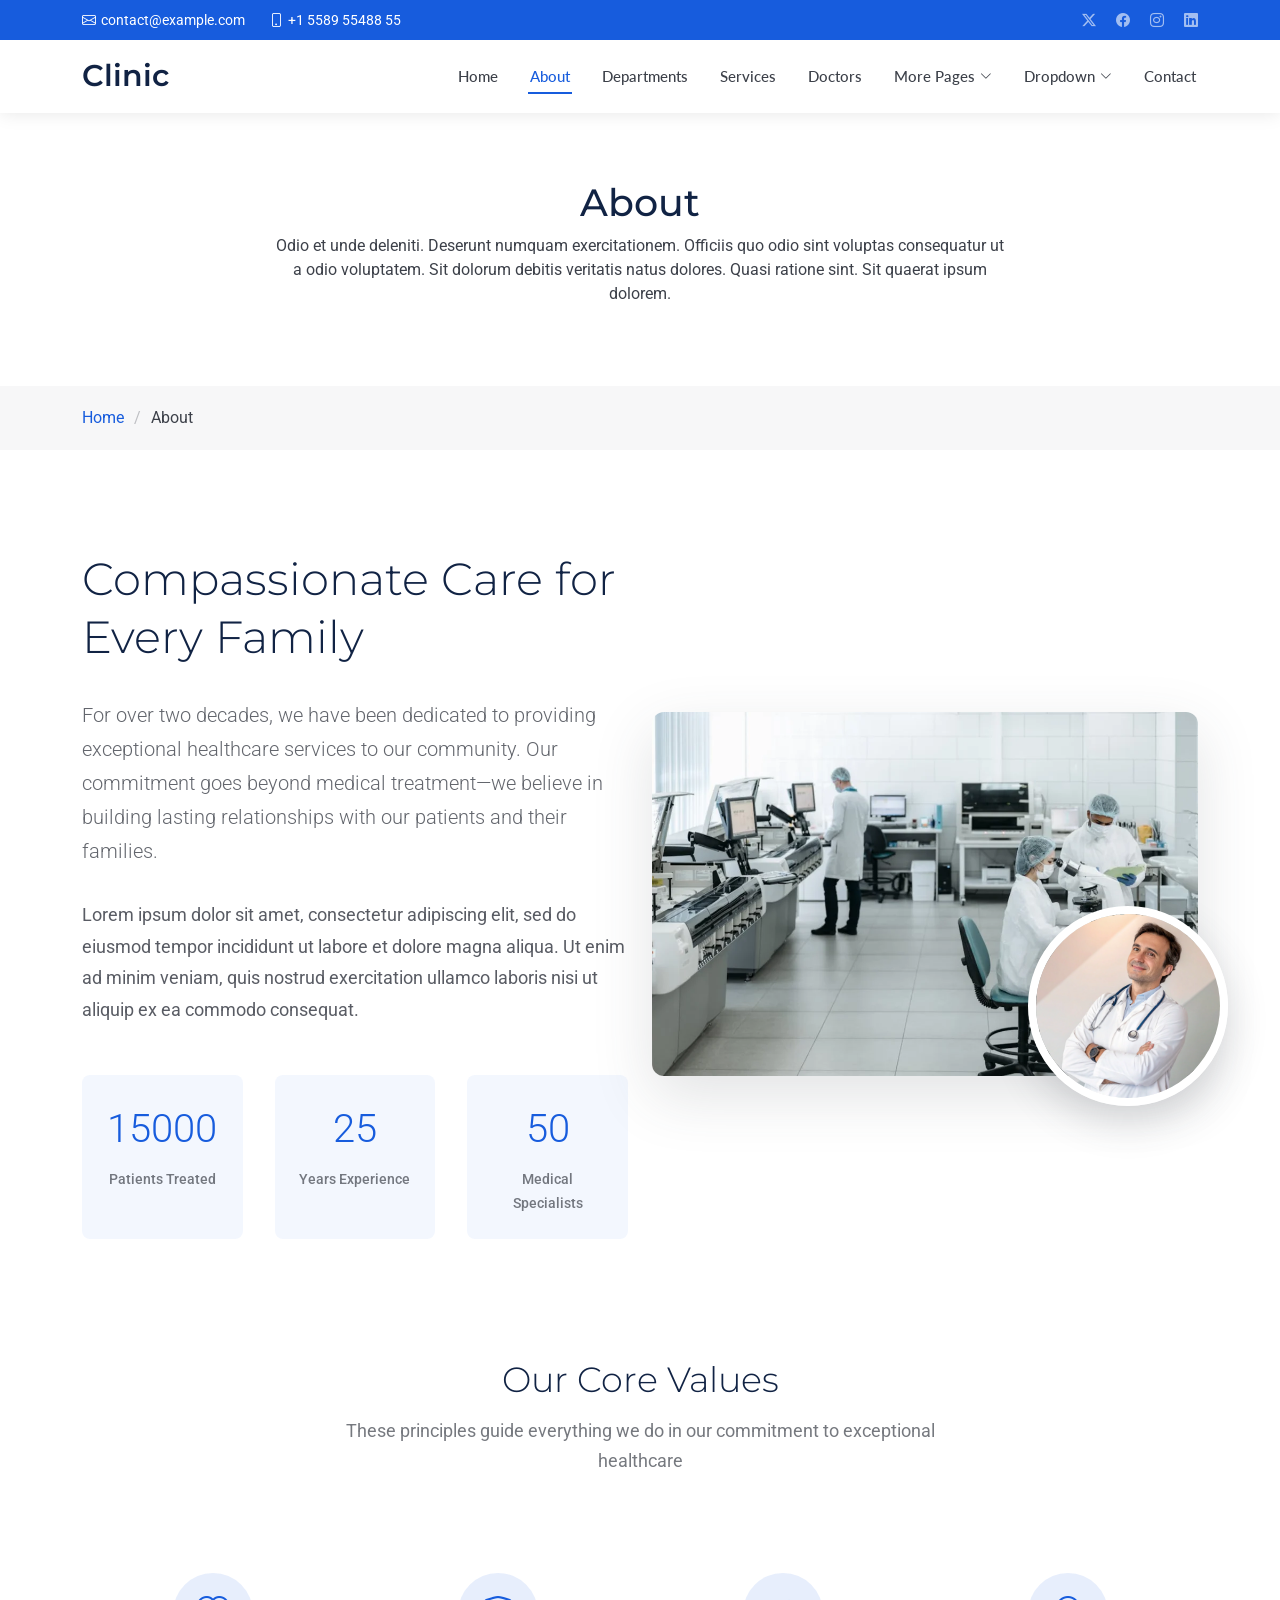
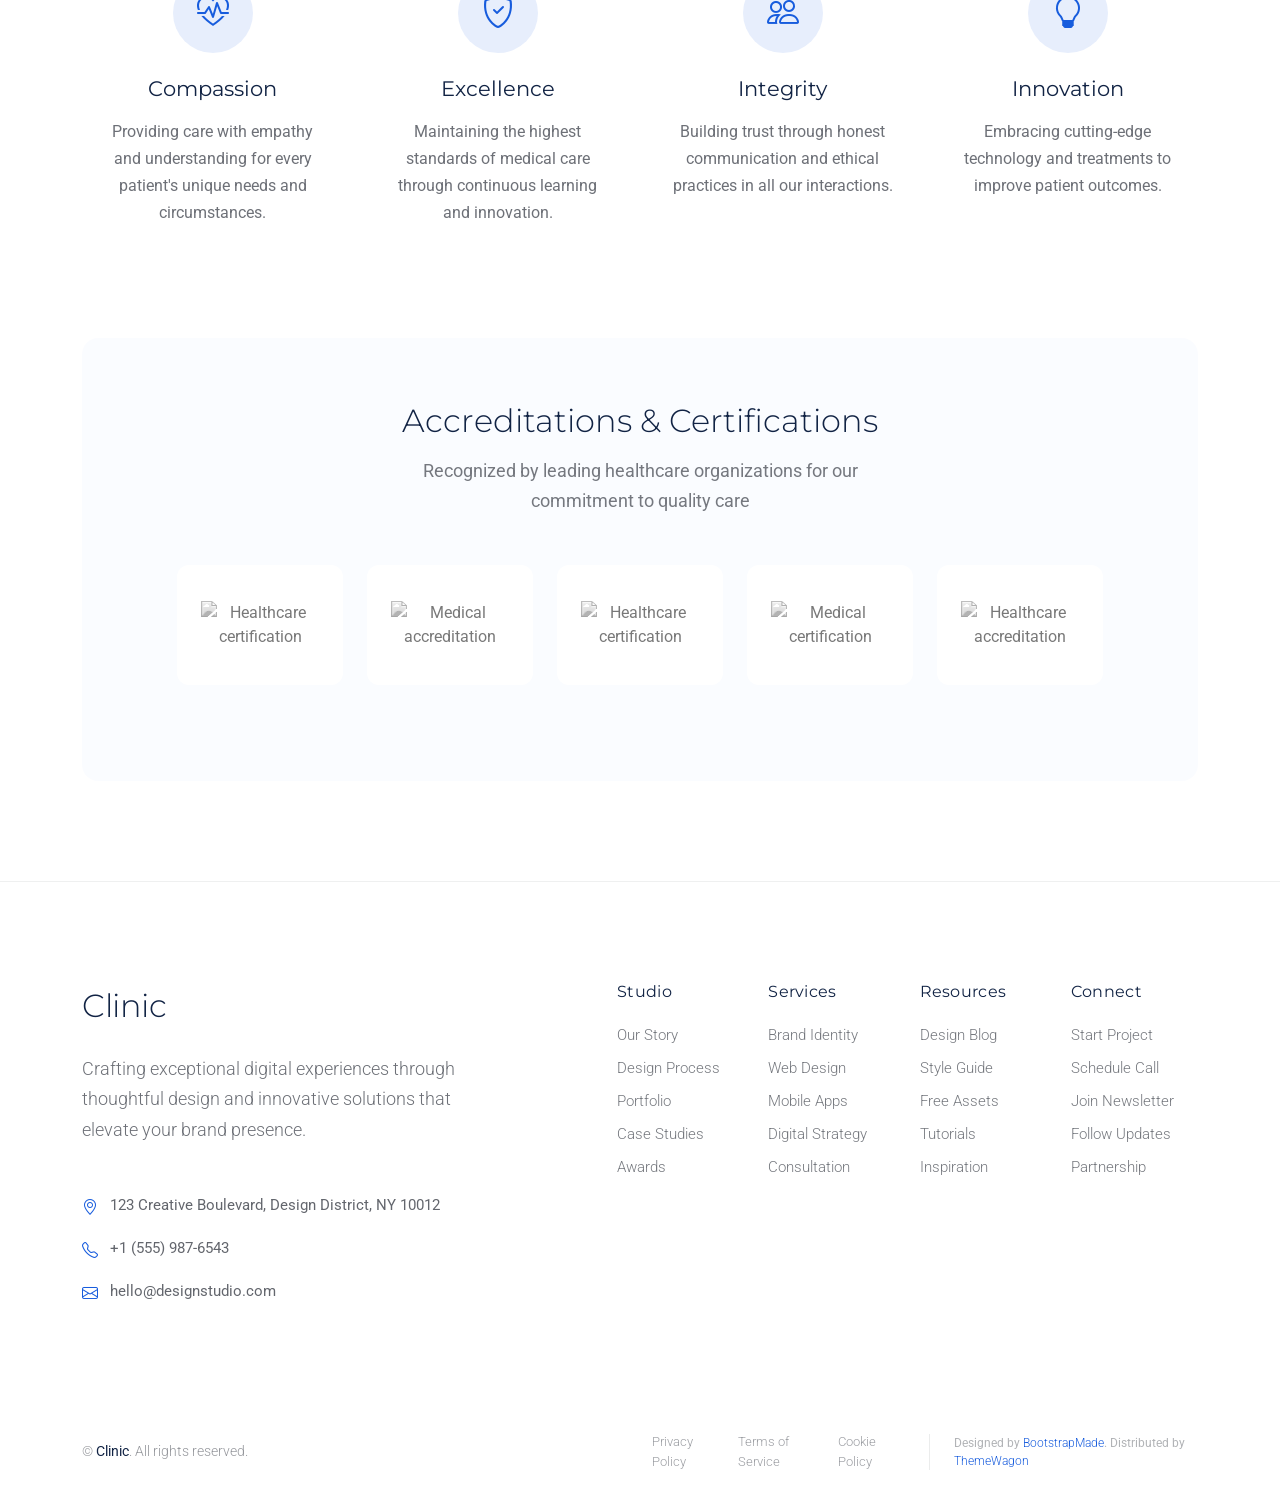
==== about.html @ b849fe91 "versao-1" ====
<!DOCTYPE html>
<html lang="en">

<head>
  <meta charset="utf-8">
  <meta content="width=device-width, initial-scale=1.0" name="viewport">
  <title>About - Clinic Bootstrap Template</title>
  <meta name="description" content="">
  <meta name="keywords" content="">

  <!-- Favicons -->
  <link href="assets/img/favicon.png" rel="icon">
  <link href="assets/img/apple-touch-icon.png" rel="apple-touch-icon">

  <!-- Fonts -->
  <link href="https://fonts.googleapis.com" rel="preconnect">
  <link href="https://fonts.gstatic.com" rel="preconnect" crossorigin>
  <link
    href="https://fonts.googleapis.com/css2?family=Roboto:ital,wght@0,100;0,300;0,400;0,500;0,700;0,900;1,100;1,300;1,400;1,500;1,700;1,900&family=Montserrat:ital,wght@0,100;0,200;0,300;0,400;0,500;0,600;0,700;0,800;0,900;1,100;1,200;1,300;1,400;1,500;1,600;1,700;1,800;1,900&family=Lato:ital,wght@0,100;0,300;0,400;0,700;0,900;1,100;1,300;1,400;1,700;1,900&display=swap"
    rel="stylesheet">

  <!-- Vendor CSS Files -->
  <link href="assets/vendor/bootstrap/css/bootstrap.min.css" rel="stylesheet">
  <link href="assets/vendor/bootstrap-icons/bootstrap-icons.css" rel="stylesheet">
  <link href="assets/vendor/aos/aos.css" rel="stylesheet">
  <link href="assets/vendor/glightbox/css/glightbox.min.css" rel="stylesheet">
  <link href="assets/vendor/fontawesome-free/css/all.min.css" rel="stylesheet">
  <link href="assets/vendor/swiper/swiper-bundle.min.css" rel="stylesheet">

  <!-- Main CSS File -->
  <link href="assets/css/main.css" rel="stylesheet">

  <!-- =======================================================
  * Template Name: Clinic
  * Template URL: https://bootstrapmade.com/clinic-bootstrap-template/
  * Updated: Jul 23 2025 with Bootstrap v5.3.7
  * Author: BootstrapMade.com
  * License: https://bootstrapmade.com/license/
  ======================================================== -->
</head>

<body class="about-page">

  <header id="header" class="header fixed-top">

    <div class="topbar d-flex align-items-center dark-background">
      <div class="container d-flex justify-content-center justify-content-md-between">
        <div class="contact-info d-flex align-items-center">
          <i class="bi bi-envelope d-flex align-items-center"><a
              href="mailto:contact@example.com">contact@example.com</a></i>
          <i class="bi bi-phone d-flex align-items-center ms-4"><span>+1 5589 55488 55</span></i>
        </div>
        <div class="social-links d-none d-md-flex align-items-center">
          <a href="#!" class="twitter"><i class="bi bi-twitter-x"></i></a>
          <a href="#!" class="facebook"><i class="bi bi-facebook"></i></a>
          <a href="#!" class="instagram"><i class="bi bi-instagram"></i></a>
          <a href="#!" class="linkedin"><i class="bi bi-linkedin"></i></a>
        </div>
      </div>
    </div><!-- End Top Bar -->

    <div class="branding d-flex align-items-cente">

      <div class="container position-relative d-flex align-items-center justify-content-between">
        <a href="index.html" class="logo d-flex align-items-center">
          <!-- Uncomment the line below if you also wish to use an image logo -->
          <!-- <img src="assets/img/logo.webp" alt=""> -->
          <h1 class="sitename">Clinic</h1>
        </a>

        <nav id="navmenu" class="navmenu">
          <ul>
            <li><a href="index.html">Home</a></li>
            <li><a href="about.html" class="active">About</a></li>
            <li><a href="departments.html">Departments</a></li>
            <li><a href="services.html">Services</a></li>
            <li><a href="doctors.html">Doctors</a></li>
            <li class="dropdown"><a href="#"><span>More Pages</span> <i
                  class="bi bi-chevron-down toggle-dropdown"></i></a>
              <ul>
                <li><a href="department-details.html">Department Details</a></li>
                <li><a href="service-details.html">Service Details</a></li>
                <li><a href="appointment.html">Appointment</a></li>
                <li><a href="testimonials.html">Testimonials</a></li>
                <li><a href="faq.html">Frequently Asked Questions</a></li>
                <li><a href="gallery.html">Gallery</a></li>
                <li><a href="terms.html">Terms</a></li>
                <li><a href="privacy.html">Privacy</a></li>
                <li><a href="404.html">404</a></li>
              </ul>
            </li>
            <li class="dropdown"><a href="#"><span>Dropdown</span> <i
                  class="bi bi-chevron-down toggle-dropdown"></i></a>
              <ul>
                <li><a href="#">Dropdown 1</a></li>
                <li class="dropdown"><a href="#"><span>Deep Dropdown</span> <i
                      class="bi bi-chevron-down toggle-dropdown"></i></a>
                  <ul>
                    <li><a href="#">Deep Dropdown 1</a></li>
                    <li><a href="#">Deep Dropdown 2</a></li>
                    <li><a href="#">Deep Dropdown 3</a></li>
                    <li><a href="#">Deep Dropdown 4</a></li>
                    <li><a href="#">Deep Dropdown 5</a></li>
                  </ul>
                </li>
                <li><a href="#">Dropdown 2</a></li>
                <li><a href="#">Dropdown 3</a></li>
                <li><a href="#">Dropdown 4</a></li>
              </ul>
            </li>
            <li><a href="contact.html">Contact</a></li>
          </ul>
          <i class="mobile-nav-toggle d-xl-none bi bi-list"></i>
        </nav>

      </div>

    </div>

  </header>

  <main class="main">

    <!-- Page Title -->
    <div class="page-title">
      <div class="heading">
        <div class="container">
          <div class="row d-flex justify-content-center text-center">
            <div class="col-lg-8">
              <h1 class="heading-title">About</h1>
              <p class="mb-0">
                Odio et unde deleniti. Deserunt numquam exercitationem. Officiis quo
                odio sint voluptas consequatur ut a odio voluptatem. Sit dolorum
                debitis veritatis natus dolores. Quasi ratione sint. Sit quaerat
                ipsum dolorem.
              </p>
            </div>
          </div>
        </div>
      </div>
      <nav class="breadcrumbs">
        <div class="container">
          <ol>
            <li><a href="index.html">Home</a></li>
            <li class="current">About</li>
          </ol>
        </div>
      </nav>
    </div><!-- End Page Title -->

    <!-- About Section -->
    <section id="about" class="about section">

      <div class="container" data-aos="fade-up" data-aos-delay="100">

        <div class="row align-items-center">
          <div class="col-lg-6" data-aos="fade-right" data-aos-delay="100">
            <div class="about-content">
              <h2>Compassionate Care for Every Family</h2>
              <p class="lead">For over two decades, we have been dedicated to providing exceptional healthcare services
                to our community. Our commitment goes beyond medical treatment—we believe in building lasting
                relationships with our patients and their families.</p>

              <p>Lorem ipsum dolor sit amet, consectetur adipiscing elit, sed do eiusmod tempor incididunt ut labore et
                dolore magna aliqua. Ut enim ad minim veniam, quis nostrud exercitation ullamco laboris nisi ut aliquip
                ex ea commodo consequat.</p>

              <div class="stats-grid">
                <div class="stat-item">
                  <span class="stat-number" data-purecounter-start="0" data-purecounter-end="15000"
                    data-purecounter-duration="2">15000</span>
                  <span class="stat-label">Patients Treated</span>
                </div>
                <div class="stat-item">
                  <span class="stat-number" data-purecounter-start="0" data-purecounter-end="25"
                    data-purecounter-duration="2">25</span>
                  <span class="stat-label">Years Experience</span>
                </div>
                <div class="stat-item">
                  <span class="stat-number" data-purecounter-start="0" data-purecounter-end="50"
                    data-purecounter-duration="2">50</span>
                  <span class="stat-label">Medical Specialists</span>
                </div>
              </div><!-- End Stats Grid -->
            </div><!-- End About Content -->
          </div>

          <div class="col-lg-6" data-aos="fade-left" data-aos-delay="200">
            <div class="image-wrapper">
              <img src="assets/img/health/facilities-6.webp" class="img-fluid main-image" alt="Healthcare facility">
              <div class="floating-image" data-aos="zoom-in" data-aos-delay="400">
                <img src="assets/img/health/staff-8.webp" class="img-fluid" alt="Medical team">
              </div>
            </div><!-- End Image Wrapper -->
          </div>
        </div>

        <div class="values-section" data-aos="fade-up" data-aos-delay="300">
          <div class="row">
            <div class="col-lg-12 text-center">
              <h3>Our Core Values</h3>
              <p class="section-description">These principles guide everything we do in our commitment to exceptional
                healthcare</p>
            </div>
          </div>

          <div class="row">
            <div class="col-lg-3 col-md-6" data-aos="fade-up" data-aos-delay="100">
              <div class="value-item">
                <div class="value-icon">
                  <i class="bi bi-heart-pulse"></i>
                </div>
                <h4>Compassion</h4>
                <p>Providing care with empathy and understanding for every patient's unique needs and circumstances.</p>
              </div>
            </div>

            <div class="col-lg-3 col-md-6" data-aos="fade-up" data-aos-delay="200">
              <div class="value-item">
                <div class="value-icon">
                  <i class="bi bi-shield-check"></i>
                </div>
                <h4>Excellence</h4>
                <p>Maintaining the highest standards of medical care through continuous learning and innovation.</p>
              </div>
            </div>

            <div class="col-lg-3 col-md-6" data-aos="fade-up" data-aos-delay="300">
              <div class="value-item">
                <div class="value-icon">
                  <i class="bi bi-people"></i>
                </div>
                <h4>Integrity</h4>
                <p>Building trust through honest communication and ethical practices in all our interactions.</p>
              </div>
            </div>

            <div class="col-lg-3 col-md-6" data-aos="fade-up" data-aos-delay="400">
              <div class="value-item">
                <div class="value-icon">
                  <i class="bi bi-lightbulb"></i>
                </div>
                <h4>Innovation</h4>
                <p>Embracing cutting-edge technology and treatments to improve patient outcomes.</p>
              </div>
            </div>
          </div><!-- End Values Row -->
        </div><!-- End Values Section -->

        <div class="certifications-section" data-aos="fade-up" data-aos-delay="400">
          <div class="row">
            <div class="col-lg-12 text-center">
              <h3>Accreditations &amp; Certifications</h3>
              <p class="section-description">Recognized by leading healthcare organizations for our commitment to
                quality care</p>
            </div>
          </div>

          <div class="row justify-content-center">
            <div class="col-lg-2 col-md-3 col-sm-4 col-6" data-aos="zoom-in" data-aos-delay="100">
              <div class="certification-item">
                <img src="assets/img/clients/clients-1.webp" class="img-fluid" alt="Healthcare certification">
              </div>
            </div>
            <div class="col-lg-2 col-md-3 col-sm-4 col-6" data-aos="zoom-in" data-aos-delay="200">
              <div class="certification-item">
                <img src="assets/img/clients/clients-2.webp" class="img-fluid" alt="Medical accreditation">
              </div>
            </div>
            <div class="col-lg-2 col-md-3 col-sm-4 col-6" data-aos="zoom-in" data-aos-delay="300">
              <div class="certification-item">
                <img src="assets/img/clients/clients-3.webp" class="img-fluid" alt="Healthcare certification">
              </div>
            </div>
            <div class="col-lg-2 col-md-3 col-sm-4 col-6" data-aos="zoom-in" data-aos-delay="400">
              <div class="certification-item">
                <img src="assets/img/clients/clients-4.webp" class="img-fluid" alt="Medical certification">
              </div>
            </div>
            <div class="col-lg-2 col-md-3 col-sm-4 col-6" data-aos="zoom-in" data-aos-delay="500">
              <div class="certification-item">
                <img src="assets/img/clients/clients-5.webp" class="img-fluid" alt="Healthcare accreditation">
              </div>
            </div>
          </div><!-- End Certifications Row -->
        </div><!-- End Certifications Section -->

      </div>

    </section><!-- /About Section -->

  </main>

  <footer id="footer" class="footer-16 footer position-relative">

    <div class="container">

      <div class="footer-main" data-aos="fade-up" data-aos-delay="100">
        <div class="row align-items-start">

          <div class="col-lg-5">
            <div class="brand-section">
              <a href="index.html" class="logo d-flex align-items-center mb-4">
                <span class="sitename">Clinic</span>
              </a>
              <p class="brand-description">Crafting exceptional digital experiences through thoughtful design and
                innovative solutions that elevate your brand presence.</p>

              <div class="contact-info mt-5">
                <div class="contact-item">
                  <i class="bi bi-geo-alt"></i>
                  <span>123 Creative Boulevard, Design District, NY 10012</span>
                </div>
                <div class="contact-item">
                  <i class="bi bi-telephone"></i>
                  <span>+1 (555) 987-6543</span>
                </div>
                <div class="contact-item">
                  <i class="bi bi-envelope"></i>
                  <span>hello@designstudio.com</span>
                </div>
              </div>
            </div>
          </div>

          <div class="col-lg-7">
            <div class="footer-nav-wrapper">
              <div class="row">

                <div class="col-6 col-lg-3">
                  <div class="nav-column">
                    <h6>Studio</h6>
                    <nav class="footer-nav">
                      <a href="#!">Our Story</a>
                      <a href="#!">Design Process</a>
                      <a href="#!">Portfolio</a>
                      <a href="#!">Case Studies</a>
                      <a href="#!">Awards</a>
                    </nav>
                  </div>
                </div>

                <div class="col-6 col-lg-3">
                  <div class="nav-column">
                    <h6>Services</h6>
                    <nav class="footer-nav">
                      <a href="#!">Brand Identity</a>
                      <a href="#!">Web Design</a>
                      <a href="#!">Mobile Apps</a>
                      <a href="#!">Digital Strategy</a>
                      <a href="#!">Consultation</a>
                    </nav>
                  </div>
                </div>

                <div class="col-6 col-lg-3">
                  <div class="nav-column">
                    <h6>Resources</h6>
                    <nav class="footer-nav">
                      <a href="#!">Design Blog</a>
                      <a href="#!">Style Guide</a>
                      <a href="#!">Free Assets</a>
                      <a href="#!">Tutorials</a>
                      <a href="#!">Inspiration</a>
                    </nav>
                  </div>
                </div>

                <div class="col-6 col-lg-3">
                  <div class="nav-column">
                    <h6>Connect</h6>
                    <nav class="footer-nav">
                      <a href="#!">Start Project</a>
                      <a href="#!">Schedule Call</a>
                      <a href="#!">Join Newsletter</a>
                      <a href="#!">Follow Updates</a>
                      <a href="#!">Partnership</a>
                    </nav>
                  </div>
                </div>

              </div>
            </div>
          </div>

        </div>
      </div>

    </div>

    <div class="footer-bottom">
      <div class="container">
        <div class="bottom-content" data-aos="fade-up" data-aos-delay="300">
          <div class="row align-items-center">

            <div class="col-lg-6">
              <div class="copyright">
                <p>© <span class="sitename">Clinic</span>. All rights reserved.</p>
              </div>
            </div>

            <div class="col-lg-6">
              <div class="legal-links">
                <a href="#!">Privacy Policy</a>
                <a href="#!">Terms of Service</a>
                <a href="#!">Cookie Policy</a>
                <div class="credits">
                  <!-- All the links in the footer should remain intact. -->
                  <!-- You can delete the links only if you've purchased the pro version. -->
                  <!-- Licensing information: https://bootstrapmade.com/license/ -->
                  <!-- Purchase the pro version with working PHP/AJAX contact form: [buy-url] -->
                  Designed by <a href="https://bootstrapmade.com/">BootstrapMade</a>. Distributed by <a
                    href="https://themewagon.com" target="_blank">ThemeWagon</a>
                </div>
              </div>
            </div>

          </div>
        </div>
      </div>
    </div>

  </footer>

  <!-- Scroll Top -->
  <a href="#!" id="scroll-top" class="scroll-top d-flex align-items-center justify-content-center"><i
      class="bi bi-arrow-up-short"></i></a>

  <!-- Preloader -->
  <div id="preloader"></div>

  <!-- Vendor JS Files -->
  <script src="assets/vendor/bootstrap/js/bootstrap.bundle.min.js"></script>
  <script src="assets/vendor/php-email-form/validate.js"></script>
  <script src="assets/vendor/aos/aos.js"></script>
  <script src="assets/vendor/glightbox/js/glightbox.min.js"></script>
  <script src="assets/vendor/purecounter/purecounter_vanilla.js"></script>
  <script src="assets/vendor/swiper/swiper-bundle.min.js"></script>

  <!-- Main JS File -->
  <script src="assets/js/main.js"></script>

</body>

</html>
---- assets/css/main.css ----
/**
* Template Name: Clinic
* Template URL: https://bootstrapmade.com/clinic-bootstrap-template/
* Updated: Jul 23 2025 with Bootstrap v5.3.7
* Author: BootstrapMade.com
* License: https://bootstrapmade.com/license/
*/

@charset "UTF-8";

/*--------------------------------------------------------------
# Font & Color Variables
# Help: https://bootstrapmade.com/color-system/
--------------------------------------------------------------*/
/* Fonts */
:root {
  --default-font: "Roboto",  system-ui, -apple-system, "Segoe UI", Roboto, "Helvetica Neue", Arial, "Noto Sans", "Liberation Sans", sans-serif, "Apple Color Emoji", "Segoe UI Emoji", "Segoe UI Symbol", "Noto Color Emoji";
  --heading-font: "Montserrat",  sans-serif;
  --nav-font: "Lato",  sans-serif;
}

/* Global Colors - The following color variables are used throughout the website. Updating them here will change the color scheme of the entire website */
:root { 
  --background-color: #ffffff; /* Background color for the entire website, including individual sections */
  --default-color: #3c4049; /* Default color used for the majority of the text content across the entire website */
  --heading-color: #112344; /* Color for headings, subheadings and title throughout the website */
  --accent-color: #175cdd; /* Accent color that represents your brand on the website. It's used for buttons, links, and other elements that need to stand out */
  --surface-color: #ffffff; /* The surface color is used as a background of boxed elements within sections, such as cards, icon boxes, or other elements that require a visual separation from the global background. */
  --contrast-color: #ffffff; /* Contrast color for text, ensuring readability against backgrounds of accent, heading, or default colors. */
  --color-1: #58e3e6;
  --color-2: #2f5391;
}

/* Nav Menu Colors - The following color variables are used specifically for the navigation menu. They are separate from the global colors to allow for more customization options */
:root {
  --nav-color: #3c4049;  /* The default color of the main navmenu links */
  --nav-hover-color: #175cdd; /* Applied to main navmenu links when they are hovered over or active */
  --nav-mobile-background-color: #ffffff; /* Used as the background color for mobile navigation menu */
  --nav-dropdown-background-color: #ffffff; /* Used as the background color for dropdown items that appear when hovering over primary navigation items */
  --nav-dropdown-color: #3c4049; /* Used for navigation links of the dropdown items in the navigation menu. */
  --nav-dropdown-hover-color: #175cdd; /* Similar to --nav-hover-color, this color is applied to dropdown navigation links when they are hovered over. */
}

/* Color Presets - These classes override global colors when applied to any section or element, providing reuse of the sam color scheme. */

.light-background {
  --background-color: #f4f8ff;
  --surface-color: #ffffff;
}

.dark-background {
  --background-color: #021418;
  --default-color: #ffffff;
  --heading-color: #ffffff;
  --surface-color: #11262a;
  --contrast-color: #ffffff;
}

/* Smooth scroll */
:root {
  scroll-behavior: smooth;
}

/*--------------------------------------------------------------
# General Styling & Shared Classes
--------------------------------------------------------------*/
body {
  color: var(--default-color);
  background-color: var(--background-color);
  font-family: var(--default-font);
}

a {
  color: var(--accent-color);
  text-decoration: none;
  transition: 0.3s;
}

a:hover {
  color: color-mix(in srgb, var(--accent-color), transparent 25%);
  text-decoration: none;
}

h1,
h2,
h3,
h4,
h5,
h6 {
  color: var(--heading-color);
  font-family: var(--heading-font);
}

.logo-nome {
  color: var(--color-2)
}

.wa-me:hover {
  background-color: #128C7E; /* Verde escuro do WhatsApp */
  border-radius: 16px;
}

/* PHP Email Form Messages
------------------------------*/
.php-email-form .error-message {
  display: none;
  background: #df1529;
  color: #ffffff;
  text-align: left;
  padding: 15px;
  margin-bottom: 24px;
  font-weight: 600;
}

.php-email-form .sent-message {
  display: none;
  color: #ffffff;
  background: #059652;
  text-align: center;
  padding: 15px;
  margin-bottom: 24px;
  font-weight: 600;
}

.php-email-form .loading {
  display: none;
  background: var(--surface-color);
  text-align: center;
  padding: 15px;
  margin-bottom: 24px;
}

.php-email-form .loading:before {
  content: "";
  display: inline-block;
  border-radius: 50%;
  width: 24px;
  height: 24px;
  margin: 0 10px -6px 0;
  border: 3px solid var(--accent-color);
  border-top-color: var(--surface-color);
  animation: php-email-form-loading 1s linear infinite;
}

@keyframes php-email-form-loading {
  0% {
    transform: rotate(0deg);
  }

  100% {
    transform: rotate(360deg);
  }
}

/*--------------------------------------------------------------
# Global Header
--------------------------------------------------------------*/
.header {
  --background-color: rgba(255, 255, 255, 0);
  color: var(--default-color);
  transition: all 0.5s;
  z-index: 997;
  background-color: var(--background-color);
  box-shadow: 0px 0 18px rgba(0, 0, 0, 0.1);
}

.header .topbar {
  background-color: var(--accent-color);
  height: 40px;
  padding: 0;
  font-size: 14px;
  transition: all 0.5s;
}

.header .topbar .contact-info i {
  font-style: normal;
  color: var(--contrast-color);
}

.header .topbar .contact-info i a,
.header .topbar .contact-info i span {
  padding-left: 5px;
  color: var(--contrast-color);
}

@media (max-width: 575px) {

  .header .topbar .contact-info i a,
  .header .topbar .contact-info i span {
    font-size: 13px;
  }
}

.header .topbar .contact-info i a {
  line-height: 0;
  transition: 0.3s;
}

.header .topbar .contact-info i a:hover {
  color: var(--contrast-color);
  text-decoration: underline;
}

.header .topbar .social-links a {
  color: color-mix(in srgb, var(--contrast-color), transparent 40%);
  line-height: 0;
  transition: 0.3s;
  margin-left: 20px;
}

.header .topbar .social-links a:hover {
  color: var(--contrast-color);
}

.header .branding {
  min-height: 60px;
  padding: 10px 0;
}

.header .logo {
  line-height: 1;
}

.header .logo img {
  max-height: 36px;
  margin-right: 8px;
}

.header .logo h1 {
  font-size: 30px;
  margin: 0;
  font-weight: 600;
  color: var(--heading-color);
}

.scrolled .header .topbar {
  height: 0;
  visibility: hidden;
  overflow: hidden;
}

/* Global Header on Scroll
------------------------------*/
.scrolled .header {
  --background-color: #ffffff;
}

/*--------------------------------------------------------------
# Navigation Menu
--------------------------------------------------------------*/
/* Desktop Navigation */
@media (min-width: 1200px) {
  .navmenu {
    padding: 0;
  }

  .navmenu ul {
    margin: 0;
    padding: 0;
    display: flex;
    list-style: none;
    align-items: center;
  }

  .navmenu li {
    position: relative;
  }

  .navmenu>ul>li {
    white-space: nowrap;
    padding: 15px 14px;
  }

  .navmenu>ul>li:last-child {
    padding-right: 0;
  }

  .navmenu a,
  .navmenu a:focus {
    color: var(--nav-color);
    font-size: 15px;
    padding: 0 2px;
    font-family: var(--nav-font);
    font-weight: 500;
    display: flex;
    align-items: center;
    justify-content: space-between;
    white-space: nowrap;
    transition: 0.3s;
    position: relative;
  }

  .navmenu a i,
  .navmenu a:focus i {
    font-size: 12px;
    line-height: 0;
    margin-left: 5px;
    transition: 0.3s;
  }

  .navmenu>ul>li>a:before {
    content: "";
    position: absolute;
    width: 100%;
    height: 2px;
    bottom: -6px;
    left: 0;
    background-color: var(--accent-color);
    visibility: hidden;
    width: 0px;
    transition: all 0.3s ease-in-out 0s;
  }

  .navmenu a:hover:before,
  .navmenu li:hover>a:before,
  .navmenu .active:before {
    visibility: visible;
    width: 100%;
  }

  .navmenu li:hover>a,
  .navmenu .active,
  .navmenu .active:focus {
    color: var(--nav-hover-color);
  }

  .navmenu .dropdown ul {
    margin: 0;
    padding: 10px 0;
    background: var(--nav-dropdown-background-color);
    display: block;
    position: absolute;
    visibility: hidden;
    left: 14px;
    top: 130%;
    opacity: 0;
    transition: 0.3s;
    border-radius: 4px;
    z-index: 99;
    box-shadow: 0px 0px 30px rgba(0, 0, 0, 0.1);
  }

  .navmenu .dropdown ul li {
    min-width: 200px;
  }

  .navmenu .dropdown ul a {
    padding: 10px 20px;
    font-size: 15px;
    text-transform: none;
    color: var(--nav-dropdown-color);
  }

  .navmenu .dropdown ul a i {
    font-size: 12px;
  }

  .navmenu .dropdown ul a:hover,
  .navmenu .dropdown ul .active:hover,
  .navmenu .dropdown ul li:hover>a {
    color: var(--nav-dropdown-hover-color);
  }

  .navmenu .dropdown:hover>ul {
    opacity: 1;
    top: 100%;
    visibility: visible;
  }

  .navmenu .dropdown .dropdown ul {
    top: 0;
    left: -90%;
    visibility: hidden;
  }

  .navmenu .dropdown .dropdown:hover>ul {
    opacity: 1;
    top: 0;
    left: -100%;
    visibility: visible;
  }
}

/* Mobile Navigation */
@media (max-width: 1199px) {
  .mobile-nav-toggle {
    color: var(--nav-color);
    font-size: 28px;
    line-height: 0;
    margin-right: 10px;
    cursor: pointer;
    transition: color 0.3s;
  }

  .navmenu {
    padding: 0;
    z-index: 9997;
  }

  .navmenu ul {
    display: none;
    list-style: none;
    position: absolute;
    inset: 60px 20px 20px 20px;
    padding: 10px 0;
    margin: 0;
    border-radius: 6px;
    background-color: var(--nav-mobile-background-color);
    border: 1px solid color-mix(in srgb, var(--default-color), transparent 90%);
    box-shadow: none;
    overflow-y: auto;
    transition: 0.3s;
    z-index: 9998;
  }

  .navmenu a,
  .navmenu a:focus {
    color: var(--nav-dropdown-color);
    padding: 10px 20px;
    font-family: var(--nav-font);
    font-size: 17px;
    font-weight: 500;
    display: flex;
    align-items: center;
    justify-content: space-between;
    white-space: nowrap;
    transition: 0.3s;
  }

  .navmenu a i,
  .navmenu a:focus i {
    font-size: 12px;
    line-height: 0;
    margin-left: 5px;
    width: 30px;
    height: 30px;
    display: flex;
    align-items: center;
    justify-content: center;
    border-radius: 50%;
    transition: 0.3s;
    background-color: color-mix(in srgb, var(--accent-color), transparent 90%);
  }

  .navmenu a i:hover,
  .navmenu a:focus i:hover {
    background-color: var(--accent-color);
    color: var(--contrast-color);
  }

  .navmenu a:hover,
  .navmenu .active,
  .navmenu .active:focus {
    color: var(--nav-dropdown-hover-color);
  }

  .navmenu .active i,
  .navmenu .active:focus i {
    background-color: var(--accent-color);
    color: var(--contrast-color);
    transform: rotate(180deg);
  }

  .navmenu .dropdown ul {
    position: static;
    display: none;
    z-index: 99;
    padding: 10px 0;
    margin: 10px 20px;
    background-color: var(--nav-dropdown-background-color);
    transition: all 0.5s ease-in-out;
  }

  .navmenu .dropdown ul ul {
    background-color: rgba(33, 37, 41, 0.1);
  }

  .navmenu .dropdown>.dropdown-active {
    display: block;
    background-color: rgba(33, 37, 41, 0.03);
  }

  .mobile-nav-active {
    overflow: hidden;
  }

  .mobile-nav-active .mobile-nav-toggle {
    color: #fff;
    position: absolute;
    font-size: 32px;
    top: 15px;
    right: 15px;
    margin-right: 0;
    z-index: 9999;
  }

  .mobile-nav-active .navmenu {
    position: fixed;
    overflow: hidden;
    inset: 0;
    background: rgba(33, 37, 41, 0.8);
    transition: 0.3s;
  }

  .mobile-nav-active .navmenu>ul {
    display: block;
  }
}

/*--------------------------------------------------------------
# Global Footer
--------------------------------------------------------------*/
.footer-16 {
  background: var(--background-color);
  color: var(--default-color);
  font-size: 15px;
  padding: 100px 0 0;
  border-top: 1px solid color-mix(in srgb, var(--default-color), transparent 92%);
}

.footer-16 .footer-main {
  margin-bottom: 80px;
}

.footer-16 .brand-section .logo {
  text-decoration: none;
}

.footer-16 .brand-section .logo .sitename {
  font-family: var(--heading-font);
  font-size: 32px;
  font-weight: 300;
  color: var(--heading-color);
  letter-spacing: -0.5px;
}

.footer-16 .brand-section .brand-description {
  font-size: 18px;
  line-height: 1.7;
  color: color-mix(in srgb, var(--default-color), transparent 25%);
  font-weight: 300;
  max-width: 380px;
  margin: 0;
}

.footer-16 .brand-section .contact-info .contact-item {
  display: flex;
  align-items: flex-start;
  margin-bottom: 16px;
  font-size: 15px;
  color: color-mix(in srgb, var(--default-color), transparent 20%);
}

.footer-16 .brand-section .contact-info .contact-item i {
  font-size: 16px;
  color: var(--accent-color);
  margin-right: 12px;
  margin-top: 3px;
  flex-shrink: 0;
}

.footer-16 .brand-section .contact-info .contact-item span {
  line-height: 1.6;
}

.footer-16 .footer-nav-wrapper {
  padding-left: 60px;
}

@media (max-width: 991px) {
  .footer-16 .footer-nav-wrapper {
    padding-left: 0;
    margin-top: 50px;
  }
}

.footer-16 .nav-column {
  margin-bottom: 40px;
}

.footer-16 .nav-column h6 {
  font-family: var(--heading-font);
  font-size: 16px;
  font-weight: 400;
  color: var(--heading-color);
  margin-bottom: 24px;
  letter-spacing: 0.3px;
}

.footer-16 .nav-column .footer-nav {
  display: flex;
  flex-direction: column;
  gap: 12px;
}

.footer-16 .nav-column .footer-nav a {
  color: color-mix(in srgb, var(--default-color), transparent 30%);
  text-decoration: none;
  font-size: 15px;
  font-weight: 300;
  transition: all 0.3s ease;
  line-height: 1.4;
}

.footer-16 .nav-column .footer-nav a:hover {
  color: var(--accent-color);
  transform: translateX(4px);
}

.footer-16 .footer-social {
  padding: 50px 0;
  border-top: 1px solid color-mix(in srgb, var(--default-color), transparent 94%);
  border-bottom: 1px solid color-mix(in srgb, var(--default-color), transparent 94%);
}

.footer-16 .footer-social .newsletter-section h5 {
  font-family: var(--heading-font);
  font-size: 20px;
  font-weight: 300;
  color: var(--heading-color);
  margin-bottom: 12px;
  letter-spacing: -0.2px;
}

.footer-16 .footer-social .newsletter-section p {
  font-size: 16px;
  color: color-mix(in srgb, var(--default-color), transparent 35%);
  margin: 0;
  line-height: 1.6;
  max-width: 340px;
}

.footer-16 .footer-social .social-section {
  display: flex;
  justify-content: flex-end;
}

@media (max-width: 991px) {
  .footer-16 .footer-social .social-section {
    justify-content: flex-start;
    margin-top: 30px;
  }
}

.footer-16 .footer-social .social-links {
  display: flex;
  gap: 32px;
  align-items: center;
}

@media (max-width: 576px) {
  .footer-16 .footer-social .social-links {
    gap: 20px;
    flex-wrap: wrap;
  }
}

.footer-16 .footer-social .social-links .social-link {
  display: flex;
  align-items: center;
  gap: 8px;
  text-decoration: none;
  color: color-mix(in srgb, var(--default-color), transparent 40%);
  font-size: 14px;
  font-weight: 400;
  transition: all 0.3s ease;
}

.footer-16 .footer-social .social-links .social-link i {
  font-size: 18px;
  transition: all 0.3s ease;
}

.footer-16 .footer-social .social-links .social-link span {
  transition: all 0.3s ease;
}

.footer-16 .footer-social .social-links .social-link:hover {
  color: var(--accent-color);
  transform: translateY(-2px);
}

.footer-16 .footer-social .social-links .social-link:hover i {
  transform: scale(1.1);
}

.footer-16 .footer-bottom {
  padding: 30px 0;
}

.footer-16 .footer-bottom .copyright p {
  margin: 0;
  font-size: 14px;
  color: color-mix(in srgb, var(--default-color), transparent 45%);
  font-weight: 300;
}

.footer-16 .footer-bottom .copyright p .sitename {
  color: var(--heading-color);
  font-weight: 400;
}

.footer-16 .footer-bottom .legal-links {
  display: flex;
  align-items: center;
  justify-content: flex-end;
  gap: 24px;
}

@media (max-width: 991px) {
  .footer-16 .footer-bottom .legal-links {
    justify-content: flex-start;
    margin-top: 20px;
    flex-wrap: wrap;
  }
}

.footer-16 .footer-bottom .legal-links a {
  font-size: 13px;
  color: color-mix(in srgb, var(--default-color), transparent 50%);
  text-decoration: none;
  font-weight: 300;
  transition: color 0.3s ease;
}

.footer-16 .footer-bottom .legal-links a:hover {
  color: var(--accent-color);
}

.footer-16 .footer-bottom .legal-links .credits {
  font-size: 12px;
  color: color-mix(in srgb, var(--default-color), transparent 60%);
  margin-left: 8px;
  padding-left: 24px;
  border-left: 1px solid color-mix(in srgb, var(--default-color), transparent 90%);
}

@media (max-width: 576px) {
  .footer-16 .footer-bottom .legal-links .credits {
    margin-left: 0;
    padding-left: 0;
    border-left: none;
    width: 100%;
    margin-top: 12px;
  }
}

.footer-16 .footer-bottom .legal-links .credits a {
  color: var(--accent-color);
  font-size: 12px;
}

.footer-16 .footer-bottom .legal-links .credits a:hover {
  text-decoration: underline;
}

@media (max-width: 768px) {
  .footer-16 {
    padding: 70px 0 0;
  }

  .footer-16 .brand-section {
    text-align: center;
    margin-bottom: 50px;
  }

  .footer-16 .brand-section .brand-description {
    max-width: none;
  }

  .footer-16 .brand-section .contact-info {
    text-align: left;
    display: inline-block;
  }

  .footer-16 .footer-nav-wrapper .nav-column {
    text-align: left;
  }

  .footer-16 .footer-nav-wrapper .nav-column h6 {
    margin-bottom: 16px;
  }

  .footer-16 .footer-nav-wrapper .nav-column .footer-nav {
    gap: 10px;
  }

  .footer-16 .footer-social {
    text-align: center;
  }

  .footer-16 .footer-social .newsletter-section p {
    max-width: none;
  }

  .footer-16 .footer-social .social-links {
    justify-content: center;
  }

  .footer-16 .footer-bottom {
    text-align: center;
  }

  .footer-16 .footer-bottom .legal-links {
    justify-content: center;
  }
}

/*--------------------------------------------------------------
# Preloader
--------------------------------------------------------------*/
#preloader {
  position: fixed;
  inset: 0;
  z-index: 9999;
  overflow: hidden;
  background-color: var(--background-color);
  transition: all 0.6s ease-out;
  width: 100%;
  height: 100vh;
}

#preloader:before,
#preloader:after {
  content: "";
  position: absolute;
  border: 4px solid var(--accent-color);
  border-radius: 50%;
  animation: animate-preloader 2s cubic-bezier(0, 0.2, 0.8, 1) infinite;
}

#preloader:after {
  animation-delay: -0.5s;
}

@keyframes animate-preloader {
  0% {
    width: 10px;
    height: 10px;
    top: calc(50% - 5px);
    left: calc(50% - 5px);
    opacity: 1;
  }

  100% {
    width: 72px;
    height: 72px;
    top: calc(50% - 36px);
    left: calc(50% - 36px);
    opacity: 0;
  }
}

/*--------------------------------------------------------------
# Scroll Top Button
--------------------------------------------------------------*/
.scroll-top {
  position: fixed;
  visibility: hidden;
  opacity: 0;
  right: 15px;
  bottom: -15px;
  z-index: 99999;
  background-color: var(--accent-color);
  width: 44px;
  height: 44px;
  border-radius: 50px;
  transition: all 0.4s;
}

.scroll-top i {
  font-size: 24px;
  color: var(--contrast-color);
  line-height: 0;
}

.scroll-top:hover {
  background-color: color-mix(in srgb, var(--accent-color), transparent 20%);
  color: var(--contrast-color);
}

.scroll-top.active {
  visibility: visible;
  opacity: 1;
  bottom: 15px;
}

/*--------------------------------------------------------------
# Disable aos animation delay on mobile devices
--------------------------------------------------------------*/
@media screen and (max-width: 768px) {
  [data-aos-delay] {
    transition-delay: 0 !important;
  }
}

/*--------------------------------------------------------------
# Global Page Titles & Breadcrumbs
--------------------------------------------------------------*/
.page-title {
  color: var(--default-color);
  background-color: var(--background-color);
  position: relative;
  padding-top: 100px;
}

.page-title .heading {
  padding: 80px 0;
}

.page-title .heading h1 {
  font-size: 38px;
  font-weight: 500;
}

.page-title nav {
  background-color: color-mix(in srgb, var(--default-color), transparent 96%);
  padding: 20px 0;
}

.page-title nav ol {
  display: flex;
  flex-wrap: wrap;
  list-style: none;
  padding: 0;
  margin: 0;
  font-size: 16px;
  font-weight: 400;
}

.page-title nav ol li+li {
  padding-left: 10px;
}

.page-title nav ol li+li::before {
  content: "/";
  display: inline-block;
  padding-right: 10px;
  color: color-mix(in srgb, var(--default-color), transparent 70%);
}

/*--------------------------------------------------------------
# Global Sections
--------------------------------------------------------------*/
section,
.section {
  color: var(--default-color);
  background-color: var(--background-color);
  padding: 60px 0;
  scroll-margin-top: 90px;
  overflow: clip;
}

@media (max-width: 1199px) {

  section,
  .section {
    scroll-margin-top: 66px;
  }
}

/*--------------------------------------------------------------
# Global Section Titles
--------------------------------------------------------------*/
.section-title {
  text-align: center;
  padding-bottom: 60px;
  position: relative;
}

.section-title h2 {
  font-size: 32px;
  font-weight: 500;
  margin-bottom: 20px;
  padding-bottom: 20px;
  position: relative;
}

.section-title h2:before {
  content: "";
  position: absolute;
  display: block;
  width: 160px;
  height: 1px;
  background: color-mix(in srgb, var(--default-color), transparent 60%);
  left: 0;
  right: 0;
  bottom: 1px;
  margin: auto;
}

.section-title h2::after {
  content: "";
  position: absolute;
  display: block;
  width: 60px;
  height: 3px;
  background: var(--accent-color);
  left: 0;
  right: 0;
  bottom: 0;
  margin: auto;
}

.section-title p {
  margin-bottom: 0;
}

/*--------------------------------------------------------------
# Hero Section
--------------------------------------------------------------*/
.hero {
  position: relative;
  min-height: 100vh;
  display: flex;
  align-items: center;
  background: linear-gradient(135deg, var(--surface-color) 0%, color-mix(in srgb, var(--accent-color), transparent 95%) 100%);
  overflow: hidden;
}

.hero::before {
  content: "";
  position: absolute;
  top: 0;
  left: 0;
  right: 0;
  bottom: 0;
  background: url("../img/bg/abstract-bg-3.webp") center/cover;
  opacity: 0.08;
  z-index: 0;
}

.hero .container {
  position: relative;
  z-index: 1;
}

.hero .hero-content {
  padding: 2rem 0;
}

.hero .hero-content .trust-badges {
  display: flex;
  gap: 1.5rem;
  flex-wrap: wrap;
}

.hero .hero-content .trust-badges .badge-item {
  display: flex;
  align-items: center;
  gap: 0.5rem;
  padding: 0.5rem 1rem;
  background: color-mix(in srgb, var(--accent-color), transparent 90%);
  border-radius: 50px;
  color: var(--accent-color);
  font-size: 0.875rem;
  font-weight: 500;
}

.hero .hero-content .trust-badges .badge-item i {
  font-size: 1rem;
}

@media (max-width: 576px) {
  .hero .hero-content .trust-badges {
    gap: 0.75rem;
  }

  .hero .hero-content .trust-badges .badge-item {
    font-size: 0.75rem;
    padding: 0.4rem 0.8rem;
  }
}

.hero .hero-content h1 {
  font-size: 3.5rem;
  font-weight: 700;
  line-height: 1.2;
  margin: 1.5rem 0;
  color: var(--heading-color);
}

.hero .hero-content h1 .highlight {
  color: var(--accent-color);
  position: relative;
}

.hero .hero-content h1 .highlight::after {
  content: "";
  position: absolute;
  bottom: 0;
  left: 0;
  right: 0;
  height: 3px;
  background: var(--accent-color);
  border-radius: 2px;
}

@media (max-width: 992px) {
  .hero .hero-content h1 {
    font-size: 2.5rem;
  }
}

@media (max-width: 576px) {
  .hero .hero-content h1 {
    font-size: 2rem;
  }
}

.hero .hero-content .hero-description {
  font-size: 1.125rem;
  line-height: 1.7;
  color: color-mix(in srgb, var(--default-color), transparent 20%);
  margin-bottom: 2rem;
  max-width: 500px;
}

.hero .hero-content .hero-stats {
  display: flex;
  gap: 2rem;
}

.hero .hero-content .hero-stats .stat-item {
  text-align: left;
}

.hero .hero-content .hero-stats .stat-item h3 {
  font-size: 2rem;
  font-weight: 700;
  color: var(--accent-color);
  margin: 0;
  line-height: 1;
}

.hero .hero-content .hero-stats .stat-item p {
  color: color-mix(in srgb, var(--default-color), transparent 30%);
  margin: 0.25rem 0 0 0;
  font-size: 0.875rem;
  font-weight: 500;
}

@media (max-width: 576px) {
  .hero .hero-content .hero-stats {
    gap: 1rem;
  }

  .hero .hero-content .hero-stats .stat-item h3 {
    font-size: 1.5rem;
  }
}

.hero .hero-content .hero-actions {
  display: flex;
  gap: 1rem;
  align-items: center;
  margin-bottom: 2rem;
}

.hero .hero-content .hero-actions .btn {
  padding: 1rem 2rem;
  font-weight: 600;
  border-radius: 50px;
  text-decoration: none;
  display: inline-flex;
  align-items: center;
  transition: all 0.3s ease;
  border: 2px solid transparent;
}

.hero .hero-content .hero-actions .btn.btn-primary {
  background: var(--accent-color);
  color: var(--contrast-color);
}

.hero .hero-content .hero-actions .btn.btn-primary:hover {
  background: color-mix(in srgb, var(--accent-color), black 10%);
  transform: translateY(-2px);
}

.hero .hero-content .hero-actions .btn.btn-outline {
  color: var(--accent-color);
  border-color: var(--accent-color);
  background: transparent;
}

.hero .hero-content .hero-actions .btn.btn-outline:hover {
  background: var(--accent-color);
  color: var(--contrast-color);
}

@media (max-width: 576px) {
  .hero .hero-content .hero-actions {
    flex-direction: column;
    align-items: stretch;
  }

  .hero .hero-content .hero-actions .btn {
    text-align: center;
    justify-content: center;
  }
}

.hero .hero-content .emergency-contact {
  display: flex;
  align-items: center;
  gap: 1rem;
  padding: 1rem;
  background: color-mix(in srgb, var(--surface-color), transparent 50%);
  border: 1px solid color-mix(in srgb, var(--accent-color), transparent 80%);
  border-radius: 12px;
  backdrop-filter: blur(10px);
}

.hero .hero-content .emergency-contact .emergency-icon {
  width: 50px;
  height: 50px;
  background: var(--accent-color);
  color: var(--contrast-color);
  border-radius: 50%;
  display: flex;
  align-items: center;
  justify-content: center;
  font-size: 1.25rem;
}

.hero .hero-content .emergency-contact .emergency-info small {
  display: block;
  color: color-mix(in srgb, var(--default-color), transparent 40%);
  font-size: 0.75rem;
  margin-bottom: 0.25rem;
}

.hero .hero-content .emergency-contact .emergency-info strong {
  color: var(--heading-color);
  font-size: 1.125rem;
  font-weight: 600;
}

.hero .hero-visual {
  position: relative;
  height: 600px;
}

.hero .hero-visual .main-image {
  position: relative;
  height: 100%;
  border-radius: 20px;
  overflow: hidden;
  box-shadow: 0 20px 60px color-mix(in srgb, var(--default-color), transparent 85%);
}

.hero .hero-visual .main-image img {
  width: 100%;
  height: 100%;
  object-fit: center;
}

.hero .hero-visual .main-image .floating-card {
  position: absolute;
  background: var(--surface-color);
  padding: 1.5rem;
  border-radius: 16px;
  box-shadow: 0 15px 40px color-mix(in srgb, var(--default-color), transparent 85%);
  backdrop-filter: blur(10px);
  border: 1px solid color-mix(in srgb, var(--default-color), transparent 90%);
}

.hero .hero-visual .main-image .floating-card.appointment-card {
  top: 20px;
  right: 20px;
  display: flex;
  align-items: center;
  gap: 1rem;
  min-width: 200px;
}

.hero .hero-visual .main-image .floating-card.appointment-card .card-icon {
  width: 50px;
  height: 50px;
  background: color-mix(in srgb, var(--accent-color), transparent 90%);
  color: var(--accent-color);
  border-radius: 12px;
  display: flex;
  align-items: center;
  justify-content: center;
  font-size: 1.25rem;
}

.hero .hero-visual .main-image .floating-card.appointment-card .card-content h6 {
  margin: 0 0 0.25rem 0;
  color: var(--heading-color);
  font-weight: 600;
  font-size: 0.875rem;
}

.hero .hero-visual .main-image .floating-card.appointment-card .card-content p {
  margin: 0 0 0.25rem 0;
  color: var(--default-color);
  font-weight: 600;
  font-size: 1rem;
}

.hero .hero-visual .main-image .floating-card.appointment-card .card-content small {
  color: color-mix(in srgb, var(--default-color), transparent 40%);
  font-size: 0.75rem;
}

.hero .hero-visual .main-image .floating-card.rating-card {
  bottom: 20px;
  left: 20px;
  text-align: center;
  min-width: 140px;
}

.hero .hero-visual .main-image .floating-card.rating-card .rating-stars {
  color: #ffc107;
  margin-bottom: 0.5rem;
}

.hero .hero-visual .main-image .floating-card.rating-card .rating-stars i {
  font-size: 1rem;
}

.hero .hero-visual .main-image .floating-card.rating-card h6 {
  margin: 0 0 0.25rem 0;
  color: var(--heading-color);
  font-weight: 700;
  font-size: 1.125rem;
}

.hero .hero-visual .main-image .floating-card.rating-card small {
  color: color-mix(in srgb, var(--default-color), transparent 40%);
  font-size: 0.75rem;
}

@media (max-width: 768px) {
  .hero .hero-visual .main-image .floating-card.appointment-card {
    right: 10px;
    top: 10px;
    padding: 1rem;
    min-width: 160px;
  }

  .hero .hero-visual .main-image .floating-card.rating-card {
    left: 10px;
    bottom: 10px;
    padding: 1rem;
    min-width: 120px;
  }
}

.hero .hero-visual .background-elements {
  position: absolute;
  top: 0;
  left: 0;
  right: 0;
  bottom: 0;
  z-index: -1;
}

.hero .hero-visual .background-elements .element {
  position: absolute;
  border-radius: 50%;
  background: var(--accent-color);
  opacity: 0.1;
}

.hero .hero-visual .background-elements .element.element-1 {
  width: 200px;
  height: 200px;
  top: -50px;
  left: -50px;
  animation: float1 6s ease-in-out infinite;
}

.hero .hero-visual .background-elements .element.element-2 {
  width: 150px;
  height: 150px;
  bottom: -30px;
  right: -30px;
  animation: float2 8s ease-in-out infinite;
}

.hero .hero-visual .background-elements .element.element-3 {
  width: 100px;
  height: 100px;
  top: 50%;
  left: -25px;
  transform: translateY(-50%);
  animation: float3 7s ease-in-out infinite;
}

@media (max-width: 992px) {
  .hero .hero-visual {
    height: 400px;
    margin-top: 2rem;
  }
}

@keyframes float1 {

  0%,
  100% {
    transform: translateY(0px) rotate(0deg);
  }

  50% {
    transform: translateY(-20px) rotate(180deg);
  }
}

@keyframes float2 {

  0%,
  100% {
    transform: translateY(0px) rotate(0deg);
  }

  50% {
    transform: translateY(-15px) rotate(-180deg);
  }
}

@keyframes float3 {

  0%,
  100% {
    transform: translateY(-50%) rotate(0deg);
  }

  50% {
    transform: translateY(-70%) rotate(180deg);
  }
}

/*--------------------------------------------------------------
# Home About Section
--------------------------------------------------------------*/
.home-about {
  padding: 100px 0;
  background-color: var(--surface-color);
}

.home-about .about-content .section-heading {
  font-size: 2.5rem;
  font-weight: 300;
  line-height: 1.3;
  margin-bottom: 1.5rem;
}

@media (max-width: 768px) {
  .home-about .about-content .section-heading {
    font-size: 2rem;
  }
}

.home-about .about-content .lead-text {
  font-size: 1.25rem;
  font-weight: 300;
  line-height: 1.7;
  color: color-mix(in srgb, var(--default-color), transparent 15%);
  margin-bottom: 1.5rem;
}

.home-about .about-content p {
  font-size: 1.1rem;
  line-height: 1.8;
  color: color-mix(in srgb, var(--default-color), transparent 20%);
  margin-bottom: 2.5rem;
}

.home-about .about-content .stats-grid {
  display: grid;
  grid-template-columns: repeat(3, 1fr);
  gap: 2rem;
  margin-bottom: 3rem;
}

@media (max-width: 576px) {
  .home-about .about-content .stats-grid {
    grid-template-columns: 1fr;
    gap: 1.5rem;
  }
}

.home-about .about-content .stats-grid .stat-item {
  text-align: center;
}

.home-about .about-content .stats-grid .stat-item .stat-number {
  font-size: 2.5rem;
  font-weight: 300;
  color: var(--accent-color);
  display: block;
  line-height: 1;
}

.home-about .about-content .stats-grid .stat-item .stat-number::after {
  content: "+";
  font-size: 1.5rem;
  margin-left: 2px;
}

.home-about .about-content .stats-grid .stat-item .stat-label {
  font-size: 0.95rem;
  color: color-mix(in srgb, var(--default-color), transparent 30%);
  margin-top: 0.5rem;
  font-weight: 400;
}

.home-about .about-content .cta-section {
  display: flex;
  align-items: center;
  gap: 2rem;
  flex-wrap: wrap;
}

.home-about .about-content .cta-section .btn-primary {
  background-color: var(--accent-color);
  color: var(--contrast-color);
  padding: 12px 30px;
  font-size: 1rem;
  font-weight: 400;
  text-decoration: none;
  border-radius: 6px;
  transition: all 0.3s ease;
}

.home-about .about-content .cta-section .btn-primary:hover {
  background-color: color-mix(in srgb, var(--accent-color), black 10%);
  transform: translateY(-2px);
  color: var(--contrast-color);
}

.home-about .about-content .cta-section .btn-secondary {
  color: var(--heading-color);
  text-decoration: none;
  font-weight: 500;
  display: flex;
  align-items: center;
  gap: 0.5rem;
  transition: all 0.3s ease;
}



.home-about .about-content .cta-section .btn-secondary i {
  font-size: 1.5rem;
  color: var(--accent-color);
}

.home-about .about-content .cta-section .btn-secondary:hover {
  color: var(--accent-color);
  transform: translateX(5px);
}

.home-about .about-visual {
  position: relative;
}

.home-about .about-visual .main-image {
  border-radius: 8px;
  overflow: hidden;
  box-shadow: 0 20px 60px color-mix(in srgb, var(--default-color), transparent 85%);
}

.home-about .about-visual .main-image img {
  width: 100%;
  height: auto;
  transition: transform 0.3s ease;
}

.home-about .about-visual .main-image:hover img {
  transform: scale(1.05);
}

.home-about .about-visual .floating-card {
  position: absolute;
  bottom: -30px;
  left: -30px;
  background-color: var(--surface-color);
  padding: 1.5rem;
  border-radius: 8px;
  box-shadow: 0 15px 40px color-mix(in srgb, var(--default-color), transparent 90%);
  border: 1px solid color-mix(in srgb, var(--default-color), transparent 92%);
}

@media (max-width: 768px) {
  .home-about .about-visual .floating-card {
    position: static;
    margin-top: 2rem;
    left: auto;
    bottom: auto;
  }
}

.home-about .about-visual .floating-card .card-content {
  display: flex;
  align-items: center;
  gap: 1rem;
}

.home-about .about-visual .floating-card .card-content .icon {
  background-color: color-mix(in srgb, var(--accent-color), transparent 90%);
  width: 50px;
  height: 50px;
  border-radius: 50%;
  display: flex;
  align-items: center;
  justify-content: center;
  flex-shrink: 0;
}

.home-about .about-visual .floating-card .card-content .icon i {
  color: var(--accent-color);
  font-size: 1.5rem;
}

.home-about .about-visual .floating-card .card-content .card-text h4 {
  font-size: 1rem;
  font-weight: 600;
  margin-bottom: 0.25rem;
  line-height: 1.2;
}

.home-about .about-visual .floating-card .card-content .card-text p {
  font-size: 0.875rem;
  color: color-mix(in srgb, var(--default-color), transparent 40%);
  margin: 0;
  line-height: 1.4;
}

.home-about .about-visual .experience-badge {
  position: absolute;
  top: 20px;
  right: -20px;
  background-color: var(--accent-color);
  color: var(--contrast-color);
  padding: 1.25rem;
  border-radius: 8px;
  text-align: center;
  box-shadow: 0 15px 40px color-mix(in srgb, var(--accent-color), transparent 70%);
}

@media (max-width: 768px) {
  .home-about .about-visual .experience-badge {
    position: static;
    margin-bottom: 2rem;
    right: auto;
    top: auto;
    display: inline-block;
  }
}

.home-about .about-visual .experience-badge .badge-content .years {
  display: block;
  font-size: 1.5rem;
  font-weight: 600;
  line-height: 1;
}

.home-about .about-visual .experience-badge .badge-content .text {
  display: block;
  font-size: 0.75rem;
  font-weight: 400;
  margin-top: 0.25rem;
  opacity: 0.9;
}

@media (max-width: 992px) {
  .home-about {
    padding: 80px 0;
  }

  .home-about .row {
    text-align: center;
  }

  .home-about .about-content .stats-grid {
    margin: 2rem 0;
  }
}

/*--------------------------------------------------------------
# Featured Departments Section
--------------------------------------------------------------*/
.featured-departments .specialty-card {
  background: var(--surface-color);
  border-radius: 20px;
  overflow: hidden;
  box-shadow: 0 8px 40px color-mix(in srgb, var(--default-color), transparent 92%);
  transition: all 0.4s ease;
  height: 100%;
  display: flex;
  flex-direction: column;
}

.featured-departments .specialty-card:hover {
  transform: translateY(-8px);
  box-shadow: 0 20px 60px color-mix(in srgb, var(--default-color), transparent 85%);
}

.featured-departments .specialty-content {
  padding: 40px;
  flex: 1;
  display: flex;
  flex-direction: column;
}

.featured-departments .specialty-meta {
  margin-bottom: 15px;
}

.featured-departments .specialty-meta .specialty-label {
  display: inline-block;
  background: color-mix(in srgb, var(--accent-color), transparent 90%);
  color: var(--accent-color);
  font-size: 12px;
  font-weight: 600;
  text-transform: uppercase;
  letter-spacing: 0.5px;
  padding: 8px 16px;
  border-radius: 20px;
}

.featured-departments h3 {
  font-size: 28px;
  font-weight: 300;
  color: var(--heading-color);
  margin-bottom: 20px;
  line-height: 1.3;
}

.featured-departments .specialty-card p {
  color: color-mix(in srgb, var(--default-color), transparent 25%);
  font-size: 16px;
  line-height: 1.7;
  margin-bottom: 25px;
  flex: 1;
}

.featured-departments .specialty-features {
  display: flex;
  flex-direction: column;
  gap: 12px;
  margin-bottom: 30px;
}

.featured-departments .specialty-features span {
  display: flex;
  align-items: center;
  gap: 10px;
  font-size: 14px;
  color: color-mix(in srgb, var(--default-color), transparent 15%);
}

.featured-departments .specialty-features span i {
  color: var(--accent-color);
  font-size: 16px;
}

.featured-departments .specialty-link {
  display: inline-flex;
  align-items: center;
  gap: 10px;
  color: var(--accent-color);
  font-weight: 400;
  font-size: 16px;
  text-decoration: none;
  transition: all 0.3s ease;
}

.featured-departments .specialty-link:hover {
  color: color-mix(in srgb, var(--accent-color), transparent 20%);
  transform: translateX(5px);
}

.featured-departments .specialty-link i {
  transition: transform 0.3s ease;
}

.featured-departments .specialty-link:hover i {
  transform: translateX(3px);
}

.featured-departments .specialty-visual {
  height: 250px;
  position: relative;
  overflow: hidden;
}

.featured-departments .specialty-visual img {
  width: 100%;
  height: 100%;
  object-fit: cover;
  transition: transform 0.4s ease;
}

.featured-departments .specialty-visual .visual-overlay {
  position: absolute;
  top: 20px;
  right: 20px;
  width: 50px;
  height: 50px;
  background: color-mix(in srgb, var(--contrast-color), transparent 10%);
  border-radius: 50%;
  display: flex;
  align-items: center;
  justify-content: center;
  backdrop-filter: blur(10px);
}

.featured-departments .specialty-visual .visual-overlay i {
  color: var(--accent-color);
  font-size: 24px;
}

.featured-departments .specialty-card:hover .specialty-visual img {
  transform: scale(1.08);
}

.featured-departments .department-highlight {
  background: var(--surface-color);
  border-radius: 16px;
  padding: 40px 30px;
  height: 100%;
  text-align: center;
  border: 1px solid color-mix(in srgb, var(--default-color), transparent 92%);
  transition: all 0.3s ease;
}

.featured-departments .department-highlight:hover {
  border-color: color-mix(in srgb, var(--accent-color), transparent 70%);
  transform: translateY(-3px);
}

.featured-departments .highlight-icon {
  width: 80px;
  height: 80px;
  background: linear-gradient(135deg, var(--accent-color), color-mix(in srgb, var(--accent-color), #667eea 30%));
  border-radius: 50%;
  display: flex;
  align-items: center;
  justify-content: center;
  margin: 0 auto 25px;
}

.featured-departments .highlight-icon i {
  color: var(--contrast-color);
  font-size: 32px;
}

.featured-departments h4 {
  font-size: 22px;
  font-weight: 400;
  color: var(--heading-color);
  margin-bottom: 15px;
}

.featured-departments .department-highlight p {
  color: color-mix(in srgb, var(--default-color), transparent 25%);
  font-size: 15px;
  line-height: 1.6;
  margin-bottom: 25px;
}

.featured-departments .highlight-list {
  list-style: none;
  padding: 0;
  margin: 0 0 30px 0;
}

.featured-departments .highlight-list li {
  padding: 8px 0;
  color: color-mix(in srgb, var(--default-color), transparent 20%);
  font-size: 14px;
  position: relative;
}

.featured-departments .highlight-list li:before {
  content: "→";
  color: var(--accent-color);
  font-weight: bold;
  margin-right: 10px;
}

.featured-departments .highlight-cta {
  color: var(--accent-color);
  text-decoration: none;
  font-weight: 500;
  font-size: 14px;
  transition: all 0.3s ease;
  text-transform: uppercase;
  letter-spacing: 0.5px;
}

.featured-departments .highlight-cta:hover {
  color: color-mix(in srgb, var(--accent-color), transparent 20%);
}

.featured-departments .emergency-banner {
  background: linear-gradient(135deg, var(--accent-color), color-mix(in srgb, var(--accent-color), #667eea 30%));
  border-radius: 20px;
  padding: 40px;
  margin-top: 60px;
  color: var(--contrast-color);
}

.featured-departments .emergency-banner h3 {
  color: var(--contrast-color);
  font-size: 28px;
  font-weight: 400;
  margin-bottom: 10px;
}

.featured-departments .emergency-banner p {
  color: color-mix(in srgb, var(--contrast-color), transparent 15%);
  font-size: 16px;
  line-height: 1.6;
  margin-bottom: 0;
}

.featured-departments .emergency-btn {
  display: inline-flex;
  align-items: center;
  gap: 12px;
  background: var(--contrast-color);
  color: var(--accent-color);
  padding: 16px 30px;
  border-radius: 50px;
  text-decoration: none;
  font-weight: 600;
  font-size: 16px;
  transition: all 0.3s ease;
}

.featured-departments .emergency-btn:hover {
  background: color-mix(in srgb, var(--contrast-color), transparent 10%);
  transform: translateY(-2px);
  color: var(--accent-color);
}

.featured-departments .emergency-btn i {
  font-size: 18px;
}

@media (max-width: 992px) {
  .featured-departments .specialty-card {
    flex-direction: column;
  }

  .featured-departments .specialty-visual {
    height: 200px;
    order: -1;
  }
}

@media (max-width: 768px) {
  .featured-departments .specialty-content {
    padding: 30px 25px;
  }

  .featured-departments h3 {
    font-size: 24px;
  }

  .featured-departments .department-highlight {
    padding: 30px 20px;
    text-align: center;
  }

  .featured-departments .highlight-icon {
    width: 60px;
    height: 60px;
    margin-bottom: 20px;
  }

  .featured-departments .highlight-icon i {
    font-size: 24px;
  }

  .featured-departments h4 {
    font-size: 20px;
  }

  .featured-departments .emergency-banner {
    padding: 30px 25px;
    text-align: center;
  }

  .featured-departments .emergency-banner h3 {
    font-size: 24px;
    margin-bottom: 15px;
  }

  .featured-departments .emergency-banner .emergency-btn {
    margin-top: 20px;
    padding: 14px 25px;
    font-size: 15px;
  }
}

/*--------------------------------------------------------------
# Featured Services Section
--------------------------------------------------------------*/
.featured-services {
  padding: 100px 0;
}

.featured-services .featured-service-main {
  height: 100%;
  display: flex;
  flex-direction: column;
}

.featured-services .service-image-wrapper {
  position: relative;
  height: 400px;
  overflow: hidden;
  border-radius: 8px;
}

.featured-services .service-image-wrapper img {
  width: 100%;
  height: 100%;
  object-fit: cover;
  transition: transform 0.5s ease;
}

.featured-services .service-image-wrapper:hover img {
  transform: scale(1.02);
}

.featured-services .service-overlay {
  position: absolute;
  top: 0;
  left: 0;
  right: 0;
  bottom: 0;
  background: linear-gradient(135deg, color-mix(in srgb, var(--accent-color), transparent 20%) 0%, transparent 70%);
  display: flex;
  align-items: flex-start;
  justify-content: flex-start;
  padding: 40px;
}

.featured-services .service-badge {
  background: var(--surface-color);
  padding: 16px 24px;
  border-radius: 50px;
  display: flex;
  align-items: center;
  gap: 12px;
  box-shadow: 0 8px 25px color-mix(in srgb, var(--default-color), transparent 90%);
}

.featured-services .service-badge i {
  font-size: 20px;
  color: var(--accent-color);
}

.featured-services .service-badge span {
  font-weight: 500;
  color: var(--heading-color);
  font-size: 14px;
}

.featured-services .service-details {
  padding: 40px 0 0 0;
}

.featured-services .service-details h2 {
  font-size: 32px;
  font-weight: 300;
  line-height: 1.3;
  margin-bottom: 24px;
  color: var(--heading-color);
}

.featured-services .service-details p {
  font-size: 16px;
  line-height: 1.7;
  color: color-mix(in srgb, var(--default-color), transparent 15%);
  margin-bottom: 32px;
}

.featured-services .main-cta {
  display: inline-flex;
  align-items: center;
  padding: 0;
  color: var(--accent-color);
  text-decoration: none;
  font-weight: 400;
  font-size: 16px;
  position: relative;
  transition: all 0.3s ease;
}

.featured-services .main-cta::after {
  content: "";
  position: absolute;
  bottom: -2px;
  left: 0;
  width: 100%;
  height: 1px;
  background: var(--accent-color);
  transition: transform 0.3s ease;
}

.featured-services .main-cta:hover {
  color: var(--heading-color);
}

.featured-services .main-cta:hover::after {
  transform: scaleX(1.1);
}

.featured-services .services-sidebar {
  height: 100%;
  display: flex;
  flex-direction: column;
  gap: 0;
  padding-left: 60px;
}

.featured-services .service-item {
  padding: 32px 0;
  border-bottom: 1px solid color-mix(in srgb, var(--default-color), transparent 92%);
  display: flex;
  gap: 20px;
  transition: all 0.3s ease;
}

.featured-services .service-item:last-child {
  border-bottom: none;
}

.featured-services .service-item:hover {
  transform: translateX(8px);
}

.featured-services .service-icon-wrapper {
  width: 50px;
  height: 50px;
  border-radius: 50%;
  background: color-mix(in srgb, var(--accent-color), transparent 92%);
  display: flex;
  align-items: center;
  justify-content: center;
  flex-shrink: 0;
  transition: all 0.3s ease;
}

.featured-services .service-icon-wrapper i {
  font-size: 20px;
  color: var(--accent-color);
  transition: all 0.3s ease;
}

.service-item:hover .featured-services .service-icon-wrapper {
  background: var(--accent-color);
  transform: scale(1.1);
}

.service-item:hover .featured-services .service-icon-wrapper i {
  color: var(--contrast-color);
}

.featured-services .service-info {
  flex: 1;
}

.featured-services .service-info h4 {
  font-size: 18px;
  font-weight: 400;
  margin-bottom: 8px;
  color: var(--heading-color);
  line-height: 1.4;
}

.featured-services .service-info p {
  font-size: 14px;
  line-height: 1.6;
  color: color-mix(in srgb, var(--default-color), transparent 30%);
  margin-bottom: 12px;
}

.featured-services .service-link {
  font-size: 13px;
  color: var(--accent-color);
  text-decoration: none;
  font-weight: 500;
  transition: all 0.3s ease;
}

.featured-services .service-link:hover {
  color: var(--heading-color);
}

.featured-services .specialties-grid {
  margin-top: 80px;
}

.featured-services .specialty-card {
  text-align: center;
  transition: transform 0.3s ease;
}

.featured-services .specialty-card:hover {
  transform: translateY(-5px);
}

.featured-services .specialty-card:hover .specialty-image img {
  transform: scale(1.05);
}

.featured-services .specialty-image {
  width: 120px;
  height: 120px;
  border-radius: 50%;
  overflow: hidden;
  margin: 0 auto 20px;
  position: relative;
}

.featured-services .specialty-image img {
  width: 100%;
  height: 100%;
  object-fit: cover;
  transition: transform 0.3s ease;
}

.featured-services .specialty-content h5 {
  font-size: 16px;
  font-weight: 400;
  color: var(--heading-color);
  margin-bottom: 8px;
}

.featured-services .specialty-content span {
  font-size: 13px;
  color: color-mix(in srgb, var(--default-color), transparent 40%);
  line-height: 1.5;
}

@media (max-width: 992px) {
  .featured-services .services-sidebar {
    padding-left: 0;
    margin-top: 40px;
  }

  .featured-services .service-details h2 {
    font-size: 28px;
  }
}

@media (max-width: 768px) {
  .featured-services {
    padding: 60px 0;
  }

  .featured-services .service-image-wrapper {
    height: 280px;
  }

  .featured-services .service-overlay {
    padding: 24px;
  }

  .featured-services .service-details {
    padding-top: 24px;
  }

  .featured-services .service-details h2 {
    font-size: 24px;
  }

  .featured-services .service-details p {
    font-size: 15px;
  }

  .featured-services .service-item {
    padding: 24px 0;
  }

  .featured-services .specialties-grid {
    margin-top: 50px;
  }

  .featured-services .specialty-image {
    width: 80px;
    height: 80px;
    margin-bottom: 16px;
  }

  .featured-services .specialty-content h5 {
    font-size: 14px;
  }

  .featured-services .specialty-content span {
    font-size: 12px;
  }
}

/*--------------------------------------------------------------
# Find A Doctor Section
--------------------------------------------------------------*/
.find-a-doctor .search-section {
  max-width: 100%;
  margin: 0 auto;
}

.find-a-doctor .search-section .search-title {
  font-size: 2.5rem;
  font-weight: 300;
  color: var(--heading-color);
  margin-bottom: 1rem;
  letter-spacing: -0.02em;
  line-height: 1.2;
}

.find-a-doctor .search-section .search-subtitle {
  font-size: 1.125rem;
  color: color-mix(in srgb, var(--default-color), transparent 20%);
  margin-bottom: 3rem;
  line-height: 1.6;
  font-weight: 300;
}

.find-a-doctor .search-section .search-form .search-input-group {
  display: flex;
  align-items: stretch;
  background: var(--surface-color);
  border-radius: 60px;
  padding: 8px;
  box-shadow: 0 20px 60px color-mix(in srgb, var(--default-color), transparent 94%);
  transition: all 0.4s ease;
}

.find-a-doctor .search-section .search-form .search-input-group:focus-within {
  box-shadow: 0 25px 80px color-mix(in srgb, var(--accent-color), transparent 90%);
}

.find-a-doctor .search-section .search-form .input-wrapper,
.find-a-doctor .search-section .search-form .select-wrapper {
  position: relative;
  flex: 1;
  display: flex;
  align-items: center;
}

.find-a-doctor .search-section .search-form .input-wrapper i,
.find-a-doctor .search-section .search-form .select-wrapper i {
  position: absolute;
  left: 20px;
  color: color-mix(in srgb, var(--default-color), transparent 40%);
  font-size: 1.1rem;
  z-index: 2;
}

.find-a-doctor .search-section .search-form .form-control,
.find-a-doctor .search-section .search-form .form-select {
  border: none;
  background: transparent;
  padding: 20px 20px 20px 50px;
  font-size: 1rem;
  color: var(--default-color);
  border-radius: 0;
}

.find-a-doctor .search-section .search-form .form-control:focus,
.find-a-doctor .search-section .search-form .form-select:focus {
  box-shadow: none;
  background: transparent;
}

.find-a-doctor .search-section .search-form .form-control::placeholder,
.find-a-doctor .search-section .search-form .form-select::placeholder {
  color: color-mix(in srgb, var(--default-color), transparent 50%);
  font-weight: 300;
}

.find-a-doctor .search-section .search-form .search-btn {
  background: var(--accent-color);
  color: var(--contrast-color);
  border: none;
  border-radius: 50px;
  padding: 18px 32px;
  font-weight: 500;
  font-size: 1rem;
  display: flex;
  align-items: center;
  gap: 8px;
  transition: all 0.3s ease;
  white-space: nowrap;
}

.find-a-doctor .search-section .search-form .search-btn:hover {
  background: color-mix(in srgb, var(--accent-color), black 10%);
  transform: translateY(-2px);
  box-shadow: 0 10px 25px color-mix(in srgb, var(--accent-color), transparent 70%);
}

.find-a-doctor .search-section .search-form .search-btn i {
  font-size: 1.1rem;
}

.find-a-doctor .doctors-grid {
  display: grid;
  grid-template-columns: repeat(auto-fit, minmax(350px, 1fr));
  gap: 2.5rem;
  margin-top: 4rem;
}

.find-a-doctor .doctor-profile {
  background: var(--surface-color);
  border-radius: 24px;
  padding: 2rem;
  transition: all 0.4s cubic-bezier(0.4, 0, 0.2, 1);
  border: 1px solid color-mix(in srgb, var(--default-color), transparent 95%);
}

.find-a-doctor .doctor-profile:hover {
  transform: translateY(-8px);
  box-shadow: 0 25px 60px color-mix(in srgb, var(--default-color), transparent 88%);
  border-color: color-mix(in srgb, var(--accent-color), transparent 80%);
}

.find-a-doctor .doctor-profile .profile-header {
  display: flex;
  align-items: flex-start;
  gap: 1.5rem;
  margin-bottom: 1.5rem;
}

.find-a-doctor .doctor-profile .profile-header .doctor-avatar {
  position: relative;
  flex-shrink: 0;
}

.find-a-doctor .doctor-profile .profile-header .doctor-avatar img {
  width: 80px;
  height: 80px;
  border-radius: 20px;
  object-fit: cover;
}

.find-a-doctor .doctor-profile .profile-header .doctor-avatar .status-indicator {
  position: absolute;
  bottom: -2px;
  right: -2px;
  width: 20px;
  height: 20px;
  border-radius: 50%;
  border: 3px solid var(--surface-color);
}

.find-a-doctor .doctor-profile .profile-header .doctor-avatar .status-indicator.available {
  background: #10b981;
}

.find-a-doctor .doctor-profile .profile-header .doctor-avatar .status-indicator.busy {
  background: #f59e0b;
}

.find-a-doctor .doctor-profile .profile-header .doctor-avatar .status-indicator.offline {
  background: color-mix(in srgb, var(--default-color), transparent 40%);
}

.find-a-doctor .doctor-profile .profile-header .doctor-details {
  flex: 1;
}

.find-a-doctor .doctor-profile .profile-header .doctor-details h4 {
  font-size: 1.375rem;
  font-weight: 500;
  color: var(--heading-color);
  margin-bottom: 0.5rem;
  line-height: 1.3;
}

.find-a-doctor .doctor-profile .profile-header .doctor-details .specialty-tag {
  display: inline-block;
  background: color-mix(in srgb, var(--accent-color), transparent 90%);
  color: var(--accent-color);
  font-size: 0.875rem;
  font-weight: 500;
  padding: 4px 12px;
  border-radius: 12px;
  margin-bottom: 0.75rem;
}

.find-a-doctor .doctor-profile .profile-header .doctor-details .experience-info {
  display: flex;
  align-items: center;
  gap: 0.5rem;
  color: color-mix(in srgb, var(--default-color), transparent 30%);
  font-size: 0.9rem;
}

.find-a-doctor .doctor-profile .profile-header .doctor-details .experience-info i {
  color: color-mix(in srgb, var(--accent-color), transparent 20%);
  font-size: 1rem;
}

.find-a-doctor .doctor-profile .rating-section {
  display: flex;
  align-items: center;
  gap: 1rem;
  margin-bottom: 1.5rem;
}

.find-a-doctor .doctor-profile .rating-section .stars {
  display: flex;
  gap: 2px;
}

.find-a-doctor .doctor-profile .rating-section .stars i {
  color: #fbbf24;
  font-size: 1rem;
}

.find-a-doctor .doctor-profile .rating-section .rating-score {
  font-weight: 600;
  font-size: 1.125rem;
  color: var(--heading-color);
}

.find-a-doctor .doctor-profile .rating-section .review-count {
  color: color-mix(in srgb, var(--default-color), transparent 40%);
  font-size: 0.875rem;
}

.find-a-doctor .doctor-profile .action-buttons {
  display: grid;
  grid-template-columns: 1fr 1fr;
  gap: 0.75rem;
}

.find-a-doctor .doctor-profile .action-buttons .btn-secondary,
.find-a-doctor .doctor-profile .action-buttons .btn-primary {
  padding: 12px 20px;
  border-radius: 12px;
  font-weight: 500;
  font-size: 0.9rem;
  text-align: center;
  text-decoration: none;
  transition: all 0.3s ease;
  border: 1px solid;
}

.find-a-doctor .doctor-profile .action-buttons .btn-secondary:hover,
.find-a-doctor .doctor-profile .action-buttons .btn-primary:hover {
  transform: translateY(-1px);
  text-decoration: none;
}

.find-a-doctor .doctor-profile .action-buttons .btn-secondary {
  background: transparent;
  color: var(--default-color);
  border-color: color-mix(in srgb, var(--default-color), transparent 80%);
}

.find-a-doctor .doctor-profile .action-buttons .btn-secondary:hover {
  background: color-mix(in srgb, var(--default-color), transparent 95%);
  color: var(--default-color);
  border-color: color-mix(in srgb, var(--default-color), transparent 70%);
}

.find-a-doctor .doctor-profile .action-buttons .btn-primary {
  background: var(--accent-color);
  color: var(--contrast-color);
  border-color: var(--accent-color);
}

.find-a-doctor .doctor-profile .action-buttons .btn-primary:hover {
  background: color-mix(in srgb, var(--accent-color), black 10%);
  border-color: color-mix(in srgb, var(--accent-color), black 10%);
  color: var(--contrast-color);
}

.find-a-doctor .btn-view-all {
  display: inline-flex;
  align-items: center;
  gap: 0.75rem;
  padding: 16px 32px;
  background: transparent;
  color: var(--accent-color);
  border: 2px solid var(--accent-color);
  border-radius: 50px;
  font-weight: 500;
  font-size: 1.1rem;
  text-decoration: none;
  transition: all 0.3s ease;
}

.find-a-doctor .btn-view-all:hover {
  background: var(--accent-color);
  color: var(--contrast-color);
  transform: translateY(-2px);
  text-decoration: none;
  box-shadow: 0 8px 25px color-mix(in srgb, var(--accent-color), transparent 70%);
}

.find-a-doctor .btn-view-all i {
  transition: transform 0.3s ease;
}

.find-a-doctor .btn-view-all:hover i {
  transform: translateX(4px);
}

@media (max-width: 768px) {
  .find-a-doctor .search-section .search-title {
    font-size: 2rem;
  }

  .find-a-doctor .search-section .search-subtitle {
    font-size: 1rem;
    margin-bottom: 2rem;
  }

  .find-a-doctor .search-section .search-input-group {
    flex-direction: column;
    gap: 1rem;
    padding: 1.5rem;
    border-radius: 24px;
  }

  .find-a-doctor .search-section .search-input-group .search-btn {
    border-radius: 16px;
    justify-content: center;
  }

  .find-a-doctor .search-section .search-input-group .form-control,
  .find-a-doctor .search-section .search-input-group .form-select {
    padding: 16px 20px;
  }

  .find-a-doctor .search-section .search-input-group .input-wrapper i,
  .find-a-doctor .search-section .search-input-group .select-wrapper i {
    display: none;
  }

  .find-a-doctor .doctors-grid {
    grid-template-columns: 1fr;
    gap: 1.5rem;
    margin-top: 2.5rem;
  }

  .find-a-doctor .doctor-profile {
    padding: 1.5rem;
  }

  .find-a-doctor .doctor-profile .profile-header {
    gap: 1rem;
  }

  .find-a-doctor .doctor-profile .profile-header .doctor-avatar img {
    width: 60px;
    height: 60px;
  }

  .find-a-doctor .doctor-profile .profile-header .doctor-details h4 {
    font-size: 1.25rem;
  }

  .find-a-doctor .doctor-profile .action-buttons {
    grid-template-columns: 1fr;
    gap: 0.5rem;
  }
}

@media (max-width: 576px) {
  .find-a-doctor .search-section .search-title {
    font-size: 1.75rem;
  }

  .find-a-doctor .doctor-profile {
    border-radius: 16px;
    padding: 1.25rem;
  }
}

/*--------------------------------------------------------------
# Call To Action Section
--------------------------------------------------------------*/
.call-to-action {
  padding: 120px 0 100px;
}

.call-to-action .hero-content {
  margin-bottom: 120px;
}

.call-to-action .hero-content .content-wrapper {
  padding-right: 40px;
}

@media (max-width: 992px) {
  .call-to-action .hero-content .content-wrapper {
    padding-right: 0;
    margin-bottom: 60px;
    text-align: center;
  }
}

.call-to-action .hero-content h1 {
  font-size: 3.5rem;
  font-weight: 300;
  line-height: 1.2;
  margin-bottom: 30px;
  color: var(--heading-color);
}

@media (max-width: 768px) {
  .call-to-action .hero-content h1 {
    font-size: 2.5rem;
  }
}

@media (max-width: 576px) {
  .call-to-action .hero-content h1 {
    font-size: 2rem;
  }
}

.call-to-action .hero-content p {
  font-size: 18px;
  line-height: 1.8;
  color: color-mix(in srgb, var(--default-color), transparent 25%);
  margin-bottom: 50px;
}

.call-to-action .hero-content .cta-wrapper {
  display: flex;
  flex-direction: column;
  gap: 20px;
}

@media (max-width: 992px) {
  .call-to-action .hero-content .cta-wrapper {
    align-items: center;
  }
}

.call-to-action .hero-content .cta-wrapper .primary-cta,
.call-to-action .hero-content .cta-wrapper .secondary-cta {
  display: inline-flex;
  align-items: center;
  text-decoration: none;
  font-weight: 400;
  font-size: 16px;
  transition: all 0.3s ease;
  width: fit-content;
}

.call-to-action .hero-content .cta-wrapper .primary-cta span,
.call-to-action .hero-content .cta-wrapper .secondary-cta span {
  margin-right: 8px;
}

.call-to-action .hero-content .cta-wrapper .primary-cta i,
.call-to-action .hero-content .cta-wrapper .secondary-cta i {
  font-size: 14px;
  transition: transform 0.3s ease;
}

.call-to-action .hero-content .cta-wrapper .primary-cta:hover i,
.call-to-action .hero-content .cta-wrapper .secondary-cta:hover i {
  transform: translateX(4px);
}

.call-to-action .hero-content .cta-wrapper .primary-cta {
  color: var(--accent-color);
  border-bottom: 1px solid var(--accent-color);
  padding-bottom: 2px;
}

.call-to-action .hero-content .cta-wrapper .primary-cta:hover {
  color: color-mix(in srgb, var(--accent-color), black 20%);
  border-color: color-mix(in srgb, var(--accent-color), black 20%);
}

.call-to-action .hero-content .cta-wrapper .secondary-cta {
  color: color-mix(in srgb, var(--default-color), transparent 40%);
}

.call-to-action .hero-content .cta-wrapper .secondary-cta:hover {
  color: var(--default-color);
}

.call-to-action .hero-content .image-container {
  position: relative;
}

.call-to-action .hero-content .image-container img {
  width: 100%;
  height: 500px;
  object-fit: cover;
  border-radius: 4px;
}

@media (max-width: 768px) {
  .call-to-action .hero-content .image-container img {
    height: 300px;
  }
}

.call-to-action .features-section {
  margin-bottom: 120px;
}

.call-to-action .features-section .feature-block {
  padding: 60px 40px;
  text-align: left;
  border-right: 1px solid color-mix(in srgb, var(--default-color), transparent 90%);
  height: 100%;
}

@media (max-width: 992px) {
  .call-to-action .features-section .feature-block {
    border-right: none;
    border-bottom: 1px solid color-mix(in srgb, var(--default-color), transparent 90%);
    text-align: center;
  }
}

.call-to-action .features-section .feature-block:last-child {
  border-right: none;
}

@media (max-width: 992px) {
  .call-to-action .features-section .feature-block:last-child {
    border-bottom: none;
  }
}

.call-to-action .features-section .feature-block .feature-icon {
  margin-bottom: 30px;
}

.call-to-action .features-section .feature-block .feature-icon i {
  font-size: 2.5rem;
  color: var(--accent-color);
}

.call-to-action .features-section .feature-block h3 {
  font-size: 1.4rem;
  font-weight: 400;
  margin-bottom: 20px;
  color: var(--heading-color);
}

.call-to-action .features-section .feature-block p {
  font-size: 15px;
  line-height: 1.7;
  color: color-mix(in srgb, var(--default-color), transparent 30%);
  margin-bottom: 0;
}

.call-to-action .contact-block {
  background-color: color-mix(in srgb, var(--accent-color), transparent 95%);
  padding: 60px 40px;
  border-radius: 4px;
}

.call-to-action .contact-block .contact-content h2 {
  font-size: 2rem;
  font-weight: 300;
  margin-bottom: 20px;
  color: var(--heading-color);
}

@media (max-width: 768px) {
  .call-to-action .contact-block .contact-content h2 {
    font-size: 1.6rem;
  }
}

.call-to-action .contact-block .contact-content p {
  font-size: 16px;
  line-height: 1.7;
  color: color-mix(in srgb, var(--default-color), transparent 25%);
  margin-bottom: 0;
}

@media (max-width: 992px) {
  .call-to-action .contact-block .contact-content p {
    margin-bottom: 30px;
  }
}

.call-to-action .contact-block .contact-actions {
  display: flex;
  flex-direction: column;
  align-items: flex-end;
  gap: 15px;
}

@media (max-width: 992px) {
  .call-to-action .contact-block .contact-actions {
    align-items: center;
  }
}

.call-to-action .contact-block .contact-actions .emergency-call {
  display: inline-flex;
  align-items: center;
  background-color: var(--accent-color);
  color: var(--contrast-color);
  padding: 15px 25px;
  border-radius: 4px;
  text-decoration: none;
  font-weight: 500;
  font-size: 16px;
  transition: all 0.3s ease;
}

.call-to-action .contact-block .contact-actions .emergency-call i {
  margin-right: 10px;
  font-size: 16px;
}

.call-to-action .contact-block .contact-actions .emergency-call:hover {
  background-color: color-mix(in srgb, var(--accent-color), black 15%);
  transform: translateY(-2px);
}

.call-to-action .contact-block .contact-actions .contact-link {
  color: color-mix(in srgb, var(--default-color), transparent 40%);
  text-decoration: none;
  font-size: 14px;
  transition: color 0.3s ease;
}

.call-to-action .contact-block .contact-actions .contact-link:hover {
  color: var(--default-color);
}

@media (max-width: 992px) {
  .call-to-action .contact-block {
    text-align: center;
  }
}

/*--------------------------------------------------------------
# About Section
--------------------------------------------------------------*/
.about {
  padding: 100px 0;
}

.about .about-content h2 {
  font-size: 2.8rem;
  font-weight: 300;
  margin-bottom: 2rem;
  line-height: 1.3;
}

.about .about-content p.lead {
  font-size: 1.25rem;
  font-weight: 300;
  color: color-mix(in srgb, var(--default-color), transparent 20%);
  margin-bottom: 2rem;
  line-height: 1.7;
}

.about .about-content p {
  font-size: 1.1rem;
  line-height: 1.8;
  margin-bottom: 3rem;
  color: color-mix(in srgb, var(--default-color), transparent 15%);
}

.about .stats-grid {
  display: grid;
  grid-template-columns: repeat(3, 1fr);
  gap: 2rem;
  margin-top: 2rem;
}

@media (max-width: 576px) {
  .about .stats-grid {
    grid-template-columns: 1fr;
    gap: 1.5rem;
  }
}

.about .stats-grid .stat-item {
  text-align: center;
  padding: 1.5rem;
  border-radius: 8px;
  background: color-mix(in srgb, var(--accent-color), transparent 95%);
  transition: transform 0.3s ease;
}

.about .stats-grid .stat-item:hover {
  transform: translateY(-5px);
}

.about .stats-grid .stat-item .stat-number {
  display: block;
  font-size: 2.5rem;
  font-weight: 300;
  color: var(--accent-color);
  margin-bottom: 0.5rem;
}

.about .stats-grid .stat-item .stat-label {
  font-size: 0.9rem;
  color: color-mix(in srgb, var(--default-color), transparent 30%);
  font-weight: 500;
}

.about .image-wrapper {
  position: relative;
}

.about .image-wrapper .main-image {
  border-radius: 12px;
  box-shadow: 0 20px 60px color-mix(in srgb, var(--default-color), transparent 85%);
}

.about .image-wrapper .floating-image {
  position: absolute;
  bottom: -30px;
  right: -30px;
  width: 200px;
  height: 200px;
  border-radius: 50%;
  overflow: hidden;
  border: 8px solid var(--surface-color);
  box-shadow: 0 15px 40px color-mix(in srgb, var(--default-color), transparent 80%);
}

@media (max-width: 768px) {
  .about .image-wrapper .floating-image {
    width: 150px;
    height: 150px;
    bottom: -20px;
    right: -20px;
    border-width: 6px;
  }
}

.about .image-wrapper .floating-image img {
  width: 100%;
  height: 100%;
  object-fit: cover;
}

.about .values-section {
  margin-top: 120px;
}

.about .values-section h3 {
  font-size: 2.2rem;
  font-weight: 300;
  margin-bottom: 1rem;
}

.about .values-section .section-description {
  font-size: 1.1rem;
  color: color-mix(in srgb, var(--default-color), transparent 30%);
  margin-bottom: 4rem;
  max-width: 600px;
  margin-left: auto;
  margin-right: auto;
  line-height: 1.7;
}

.about .values-section .value-item {
  text-align: center;
  padding: 2rem 1rem;
  transition: transform 0.3s ease;
}

.about .values-section .value-item:hover {
  transform: translateY(-5px);
}

.about .values-section .value-item .value-icon {
  width: 80px;
  height: 80px;
  border-radius: 50%;
  background: color-mix(in srgb, var(--accent-color), transparent 90%);
  display: flex;
  align-items: center;
  justify-content: center;
  margin: 0 auto 1.5rem;
  transition: all 0.3s ease;
}

.about .values-section .value-item .value-icon i {
  font-size: 2rem;
  color: var(--accent-color);
}

.about .values-section .value-item h4 {
  font-size: 1.3rem;
  font-weight: 400;
  margin-bottom: 1rem;
}

.about .values-section .value-item p {
  font-size: 1rem;
  line-height: 1.7;
  color: color-mix(in srgb, var(--default-color), transparent 25%);
  margin: 0;
}

.about .values-section .value-item:hover .value-icon {
  background: var(--accent-color);
  transform: scale(1.1);
}

.about .values-section .value-item:hover .value-icon i {
  color: var(--contrast-color);
}

.about .certifications-section {
  margin-top: 80px;
  padding: 4rem 0;
  background: color-mix(in srgb, var(--accent-color), transparent 98%);
  border-radius: 16px;
}

.about .certifications-section h3 {
  font-size: 2rem;
  font-weight: 300;
  margin-bottom: 1rem;
}

.about .certifications-section .section-description {
  font-size: 1.1rem;
  color: color-mix(in srgb, var(--default-color), transparent 30%);
  margin-bottom: 3rem;
  max-width: 500px;
  margin-left: auto;
  margin-right: auto;
  line-height: 1.7;
}

.about .certifications-section .certification-item {
  padding: 1.5rem;
  background: var(--surface-color);
  border-radius: 12px;
  text-align: center;
  transition: all 0.3s ease;
  height: 120px;
  display: flex;
  align-items: center;
  justify-content: center;
  margin-bottom: 2rem;
}

.about .certifications-section .certification-item:hover {
  transform: translateY(-5px);
  box-shadow: 0 10px 30px color-mix(in srgb, var(--default-color), transparent 85%);
}

.about .certifications-section .certification-item img {
  max-height: 60px;
  max-width: 100%;
  opacity: 0.7;
  transition: opacity 0.3s ease;
  filter: grayscale(100%);
}

.about .certifications-section .certification-item:hover img {
  opacity: 1;
  filter: grayscale(0%);
}

@media (max-width: 992px) {
  .about {
    padding: 80px 0;
  }

  .about .about-content {
    margin-bottom: 3rem;
  }

  .about .about-content h2 {
    font-size: 2.4rem;
  }

  .about .values-section {
    margin-top: 80px;
  }

  .about .image-wrapper .floating-image {
    position: relative;
    bottom: auto;
    right: auto;
    margin: 2rem auto 0;
    display: block;
  }
}

@media (max-width: 768px) {
  .about .about-content h2 {
    font-size: 2rem;
  }

  .about .stats-grid .stat-item .stat-number {
    font-size: 2rem;
  }

  .about .values-section .value-item {
    margin-bottom: 2rem;
  }

  .about .certifications-section {
    margin-top: 60px;
    padding: 3rem 1rem;
  }
}

/*--------------------------------------------------------------
# Departments Tabs Section
--------------------------------------------------------------*/
.departments-tabs .section-label {
  color: var(--accent-color);
  font-size: 14px;
  font-weight: 600;
  letter-spacing: 3px;
  text-transform: uppercase;
  margin-bottom: 0;
  display: block;
}

.departments-tabs .medical-specialties {
  margin-top: 3rem;
}

.departments-tabs .specialty-navigation {
  margin-bottom: 2rem;
}

.departments-tabs .specialty-navigation .nav-pills {
  flex-wrap: wrap;
  gap: 0;
  justify-content: center;
}

@media (max-width: 768px) {
  .departments-tabs .specialty-navigation .nav-pills {
    flex-direction: column;
    gap: 0.5rem;
  }
}

.departments-tabs .specialty-navigation .department-tab {
  background-color: color-mix(in srgb, var(--default-color), transparent 95%);
  border: none;
  border-radius: 0;
  color: var(--default-color);
  font-size: 1.2rem;
  font-weight: 600;
  padding: 2rem 1.5rem;
  position: relative;
  transition: all 0.3s ease;
  flex: 1;
  text-align: center;
}

@media (max-width: 992px) {
  .departments-tabs .specialty-navigation .department-tab {
    font-size: 1rem;
    padding: 1.5rem 1rem;
  }
}

@media (max-width: 768px) {
  .departments-tabs .specialty-navigation .department-tab {
    width: 100%;
    margin-bottom: 0;
  }
}

.departments-tabs .specialty-navigation .department-tab:hover {
  background-color: color-mix(in srgb, var(--accent-color), transparent 10%);
  color: var(--contrast-color);
  transform: translateY(-2px);
}

.departments-tabs .specialty-navigation .department-tab.active {
  background-color: var(--accent-color);
  color: var(--contrast-color);
}

.departments-tabs .specialty-navigation .department-tab.active::after {
  content: "";
  position: absolute;
  bottom: -12px;
  left: 50%;
  transform: translateX(-50%);
  width: 0;
  height: 0;
  border-left: 12px solid transparent;
  border-right: 12px solid transparent;
  border-top: 12px solid var(--accent-color);
}

@media (max-width: 768px) {
  .departments-tabs .specialty-navigation .department-tab.active::after {
    display: none;
  }
}

.departments-tabs .department-content {
  background-color: var(--surface-color);
  border-radius: 12px;
  box-shadow: 0 10px 30px color-mix(in srgb, var(--default-color), transparent 90%);
  padding: 3rem;
  margin-top: 1.5rem;
}

@media (max-width: 768px) {
  .departments-tabs .department-content {
    padding: 2rem 1.5rem;
  }
}

.departments-tabs .department-layout {
  align-items: stretch;
}

.departments-tabs .department-image {
  height: 100%;
  border-radius: 8px;
  overflow: hidden;
}

.departments-tabs .department-image img {
  height: 100%;
  object-fit: cover;
  transition: transform 0.3s ease;
}

.departments-tabs .department-image img:hover {
  transform: scale(1.05);
}

@media (max-width: 992px) {
  .departments-tabs .department-image {
    height: 300px;
    margin-bottom: 2rem;
  }
}

.departments-tabs .department-info {
  height: 100%;
  display: flex;
  flex-direction: column;
  justify-content: center;
}

@media (max-width: 992px) {
  .departments-tabs .department-info {
    height: auto;
  }
}

.departments-tabs .department-title {
  color: var(--heading-color);
  font-size: 2.2rem;
  font-weight: 700;
  margin-bottom: 1.5rem;
}

@media (max-width: 768px) {
  .departments-tabs .department-title {
    font-size: 1.8rem;
  }
}

.departments-tabs .department-description {
  color: color-mix(in srgb, var(--default-color), transparent 20%);
  font-size: 1.1rem;
  line-height: 1.6;
  margin-bottom: 2rem;
}

.departments-tabs .service-item {
  display: flex;
  align-items: flex-start;
  margin-bottom: 2rem;
  padding: 1rem;
  border-radius: 8px;
  transition: all 0.3s ease;
}

.departments-tabs .service-item:hover {
  background-color: color-mix(in srgb, var(--accent-color), transparent 95%);
  transform: translateY(-2px);
}

.departments-tabs .service-icon {
  background-color: var(--accent-color);
  border-radius: 50%;
  width: 60px;
  height: 60px;
  display: flex;
  align-items: center;
  justify-content: center;
  margin-right: 1rem;
  flex-shrink: 0;
}

.departments-tabs .service-icon i {
  color: var(--contrast-color);
  font-size: 1.5rem;
}

.departments-tabs .service-content {
  flex: 1;
}

.departments-tabs .service-content h4 {
  color: var(--heading-color);
  font-size: 1.1rem;
  font-weight: 600;
  margin-bottom: 0.5rem;
  text-transform: uppercase;
}

.departments-tabs .service-content p {
  color: color-mix(in srgb, var(--default-color), transparent 30%);
  font-size: 0.95rem;
  line-height: 1.5;
  margin-bottom: 0;
}

.departments-tabs .tab-pane {
  opacity: 0;
  transform: translateY(20px);
  transition: all 0.3s ease;
}

.departments-tabs .tab-pane.show.active {
  opacity: 1;
  transform: translateY(0);
}

/*--------------------------------------------------------------
# Departments Section
--------------------------------------------------------------*/
.departments .department-card {
  position: relative;
  background-color: var(--surface-color);
  border-radius: 8px;
  overflow: hidden;
  transition: all 0.4s ease;
  height: 100%;
  display: flex;
  flex-direction: column;
}

.departments .department-card:hover {
  transform: translateY(-8px);
  box-shadow: 0 15px 40px rgba(0, 0, 0, 0.08);
}

.departments .department-card:hover .department-image img {
  transform: scale(1.05);
}

.departments .department-card:hover .department-icon {
  transform: scale(1.1);
  color: var(--contrast-color);
  background: linear-gradient(135deg, var(--accent-color), color-mix(in srgb, var(--accent-color), var(--heading-color) 20%));
}

.departments .department-card:hover .learn-more {
  color: var(--accent-color);
}

.departments .department-card:hover .learn-more i {
  transform: translateX(5px);
}

.departments .department-icon {
  position: absolute;
  top: 20px;
  right: 20px;
  width: 60px;
  height: 60px;
  background-color: color-mix(in srgb, var(--accent-color), transparent 85%);
  border-radius: 12px;
  display: flex;
  align-items: center;
  justify-content: center;
  color: var(--accent-color);
  font-size: 24px;
  transition: all 0.4s ease;
  z-index: 2;
}

.departments .department-image {
  position: relative;
  height: 240px;
  overflow: hidden;
}

.departments .department-image img {
  width: 100%;
  height: 100%;
  object-fit: cover;
  transition: transform 0.4s ease;
}

.departments .department-content {
  padding: 30px 25px 25px;
  flex: 1;
  display: flex;
  flex-direction: column;
}

.departments .department-content h3 {
  font-size: 22px;
  font-weight: 300;
  margin-bottom: 15px;
  color: var(--heading-color);
  font-family: var(--heading-font);
  line-height: 1.3;
}

.departments .department-content p {
  color: color-mix(in srgb, var(--default-color), transparent 20%);
  font-size: 15px;
  line-height: 1.7;
  margin-bottom: 20px;
  flex: 1;
}

.departments .department-content .learn-more {
  display: inline-flex;
  align-items: center;
  gap: 8px;
  color: var(--heading-color);
  text-decoration: none;
  font-size: 14px;
  font-weight: 500;
  transition: all 0.3s ease;
  margin-top: auto;
}

.departments .department-content .learn-more span {
  font-family: var(--heading-font);
}

.departments .department-content .learn-more i {
  font-size: 12px;
  transition: transform 0.3s ease;
}

@media (max-width: 768px) {
  .departments .department-card {
    margin-bottom: 20px;
  }

  .departments .department-image {
    height: 200px;
  }

  .departments .department-content {
    padding: 25px 20px 20px;
  }

  .departments .department-content h3 {
    font-size: 20px;
  }

  .departments .department-content p {
    font-size: 14px;
  }

  .departments .department-icon {
    width: 50px;
    height: 50px;
    top: 15px;
    right: 15px;
    font-size: 20px;
  }
}

/*--------------------------------------------------------------
# Department Details Section
--------------------------------------------------------------*/
.department-details .department-hero {
  padding: 2rem 0;
}

.department-details .department-hero .badge-wrap {
  margin-bottom: 1.5rem;
}

.department-details .department-hero .badge-wrap .specialty-badge {
  display: inline-block;
  padding: 0.5rem 1rem;
  background-color: color-mix(in srgb, var(--accent-color), transparent 90%);
  color: var(--accent-color);
  font-size: 0.875rem;
  font-weight: 500;
  border-radius: 20px;
  text-transform: uppercase;
  letter-spacing: 0.5px;
}

.department-details .department-hero .department-title {
  font-size: 3.5rem;
  font-weight: 300;
  line-height: 1.1;
  color: var(--heading-color);
  margin-bottom: 1.5rem;
  letter-spacing: -0.02em;
}

.department-details .department-hero .department-intro {
  font-size: 1.125rem;
  line-height: 1.7;
  color: color-mix(in srgb, var(--default-color), transparent 25%);
  margin-bottom: 3rem;
  max-width: 90%;
}

.department-details .department-hero .key-highlights {
  display: flex;
  gap: 2.5rem;
  margin-bottom: 3rem;
  flex-wrap: wrap;
}

.department-details .department-hero .key-highlights .highlight-item {
  display: flex;
  flex-direction: column;
  align-items: flex-start;
}

.department-details .department-hero .key-highlights .highlight-item .highlight-number {
  font-size: 2.25rem;
  font-weight: 300;
  color: var(--accent-color);
  line-height: 1;
  margin-bottom: 0.25rem;
}

.department-details .department-hero .key-highlights .highlight-item .highlight-text {
  font-size: 0.875rem;
  color: color-mix(in srgb, var(--default-color), transparent 40%);
  text-transform: uppercase;
  letter-spacing: 0.5px;
  font-weight: 500;
}

.department-details .department-hero .action-group {
  display: flex;
  gap: 2rem;
  align-items: center;
  flex-wrap: wrap;
}

.department-details .department-hero .action-group .btn-primary {
  background-color: var(--accent-color);
  color: var(--contrast-color);
  padding: 1rem 2.5rem;
  border-radius: 0;
  font-weight: 400;
  font-size: 1rem;
  text-decoration: none;
  transition: all 0.3s ease;
  border: 1px solid var(--accent-color);
}

.department-details .department-hero .action-group .btn-primary:hover {
  background-color: color-mix(in srgb, var(--accent-color), black 15%);
  transform: translateX(5px);
}

.department-details .department-hero .action-group .btn-secondary {
  display: flex;
  align-items: center;
  gap: 0.75rem;
  color: var(--default-color);
  text-decoration: none;
  font-weight: 400;
  font-size: 1rem;
  transition: all 0.3s ease;
}

.department-details .department-hero .action-group .btn-secondary i {
  transition: transform 0.3s ease;
}

.department-details .department-hero .action-group .btn-secondary:hover {
  color: var(--accent-color);
}

.department-details .department-hero .action-group .btn-secondary:hover i {
  transform: translateX(3px);
}

@media (max-width: 768px) {
  .department-details .department-hero .department-title {
    font-size: 2.5rem;
  }

  .department-details .department-hero .key-highlights {
    gap: 1.5rem;
  }

  .department-details .department-hero .action-group {
    flex-direction: column;
    align-items: flex-start;
    gap: 1.5rem;
  }
}

.department-details .department-visual .image-container {
  position: relative;
  height: 100%;
  min-height: 500px;
}

.department-details .department-visual .image-container .primary-image {
  width: 100%;
  height: 100%;
  object-fit: cover;
  border-radius: 0;
}

.department-details .department-visual .image-container .floating-card {
  position: absolute;
  bottom: 2rem;
  left: 2rem;
  background-color: var(--surface-color);
  padding: 1.5rem;
  border-radius: 12px;
  box-shadow: 0 20px 40px rgba(0, 0, 0, 0.1);
  max-width: 280px;
}

.department-details .department-visual .image-container .floating-card .card-icon {
  width: 50px;
  height: 50px;
  background-color: var(--accent-color);
  border-radius: 8px;
  display: flex;
  align-items: center;
  justify-content: center;
  margin-bottom: 1rem;
}

.department-details .department-visual .image-container .floating-card .card-icon i {
  font-size: 1.5rem;
  color: var(--contrast-color);
}

.department-details .department-visual .image-container .floating-card .card-content h4 {
  font-size: 1.125rem;
  font-weight: 600;
  color: var(--heading-color);
  margin-bottom: 0.5rem;
}

.department-details .department-visual .image-container .floating-card .card-content p {
  font-size: 0.875rem;
  color: color-mix(in srgb, var(--default-color), transparent 30%);
  margin-bottom: 0;
  line-height: 1.5;
}

@media (max-width: 991px) {
  .department-details .department-visual {
    margin-top: 3rem;
  }

  .department-details .department-visual .image-container {
    min-height: 400px;
  }

  .department-details .department-visual .image-container .floating-card {
    bottom: 1rem;
    left: 1rem;
    max-width: 250px;
  }
}

.department-details .services-overview {
  margin-top: 8rem;
  margin-bottom: 6rem;
}

.department-details .services-overview .overview-header {
  text-align: center;
  margin-bottom: 4rem;
}

.department-details .services-overview .overview-header h3 {
  font-size: 2.5rem;
  font-weight: 300;
  color: var(--heading-color);
  margin-bottom: 1.5rem;
  letter-spacing: -0.01em;
}

.department-details .services-overview .overview-header p {
  font-size: 1.125rem;
  line-height: 1.7;
  color: color-mix(in srgb, var(--default-color), transparent 25%);
  max-width: 600px;
  margin: 0 auto;
}

.department-details .services-overview .services-grid .service-item {
  text-align: left;
  padding: 2rem 0;
  border-bottom: 1px solid color-mix(in srgb, var(--default-color), transparent 90%);
  transition: all 0.3s ease;
}

.department-details .services-overview .services-grid .service-item:hover {
  padding-left: 1rem;
}

.department-details .services-overview .services-grid .service-item:hover .service-icon {
  background-color: var(--accent-color);
}

.department-details .services-overview .services-grid .service-item:hover .service-icon i {
  color: var(--contrast-color);
}

.department-details .services-overview .services-grid .service-item .service-icon {
  width: 60px;
  height: 60px;
  background-color: color-mix(in srgb, var(--accent-color), transparent 90%);
  border-radius: 8px;
  display: flex;
  align-items: center;
  justify-content: center;
  margin-bottom: 1.5rem;
  transition: all 0.3s ease;
}

.department-details .services-overview .services-grid .service-item .service-icon i {
  font-size: 1.5rem;
  color: var(--accent-color);
  transition: color 0.3s ease;
}

.department-details .services-overview .services-grid .service-item h4 {
  font-size: 1.25rem;
  font-weight: 500;
  color: var(--heading-color);
  margin-bottom: 1rem;
}

.department-details .services-overview .services-grid .service-item p {
  color: color-mix(in srgb, var(--default-color), transparent 30%);
  line-height: 1.6;
  margin-bottom: 0;
}

.department-details .expert-care-section {
  margin-top: 6rem;
}

.department-details .expert-care-section .expert-image img {
  width: 100%;
  height: auto;
  border-radius: 0;
}

.department-details .expert-care-section .expert-content {
  padding-left: 3rem;
}

.department-details .expert-care-section .expert-content h3 {
  font-size: 2.25rem;
  font-weight: 300;
  color: var(--heading-color);
  margin-bottom: 1.5rem;
  letter-spacing: -0.01em;
}

.department-details .expert-care-section .expert-content .lead {
  font-size: 1.125rem;
  line-height: 1.7;
  color: color-mix(in srgb, var(--default-color), transparent 20%);
  margin-bottom: 2.5rem;
}

.department-details .expert-care-section .expert-content .expertise-list {
  margin-bottom: 3rem;
}

.department-details .expert-care-section .expert-content .expertise-list .expertise-item {
  display: flex;
  align-items: center;
  gap: 1rem;
  margin-bottom: 1rem;
}

.department-details .expert-care-section .expert-content .expertise-list .expertise-item i {
  color: var(--accent-color);
  font-size: 1.125rem;
  flex-shrink: 0;
}

.department-details .expert-care-section .expert-content .expertise-list .expertise-item span {
  color: color-mix(in srgb, var(--default-color), transparent 15%);
  line-height: 1.6;
}

.department-details .expert-care-section .expert-content .contact-info .contact-item {
  display: flex;
  align-items: center;
  gap: 1rem;
  margin-bottom: 1.5rem;
}

.department-details .expert-care-section .expert-content .contact-info .contact-item i {
  width: 40px;
  height: 40px;
  background-color: color-mix(in srgb, var(--accent-color), transparent 90%);
  color: var(--accent-color);
  border-radius: 8px;
  display: flex;
  align-items: center;
  justify-content: center;
  flex-shrink: 0;
}

.department-details .expert-care-section .expert-content .contact-info .contact-item div {
  display: flex;
  flex-direction: column;
}

.department-details .expert-care-section .expert-content .contact-info .contact-item div .contact-label {
  font-size: 0.875rem;
  color: color-mix(in srgb, var(--default-color), transparent 40%);
  margin-bottom: 0.25rem;
}

.department-details .expert-care-section .expert-content .contact-info .contact-item div .contact-value {
  font-weight: 500;
  color: var(--default-color);
}

@media (max-width: 991px) {
  .department-details .expert-care-section .expert-content {
    padding-left: 0;
    margin-top: 3rem;
  }
}

@media (max-width: 768px) {
  .department-details .expert-care-section .expert-content h3 {
    font-size: 1.875rem;
  }
}

/*--------------------------------------------------------------
# Services Section
--------------------------------------------------------------*/
.services {
  padding: 80px 0;
}

.services .service-item {
  background: var(--surface-color);
  border-radius: 15px;
  overflow: hidden;
  box-shadow: 0 5px 30px rgba(0, 0, 0, 0.1);
  transition: all 0.3s ease;
  height: 100%;
  display: flex;
  flex-direction: column;
}

.services .service-item:hover {
  transform: translateY(-10px);
  box-shadow: 0 15px 40px rgba(0, 0, 0, 0.15);
}

.services .service-image {
  position: relative;
  height: 250px;
  overflow: hidden;
}

.services .service-image img {
  width: 100%;
  height: 100%;
  object-fit: cover;
  transition: transform 0.3s ease;
}

.services .service-image .service-overlay {
  position: absolute;
  top: 0;
  left: 0;
  right: 0;
  bottom: 0;
  background: linear-gradient(45deg, var(--accent-color), color-mix(in srgb, var(--accent-color), transparent 20%));
  opacity: 0;
  display: flex;
  align-items: center;
  justify-content: center;
  transition: opacity 0.3s ease;
}

.services .service-image .service-overlay i {
  font-size: 3rem;
  color: var(--contrast-color);
  transform: scale(0.7);
  transition: transform 0.3s ease;
}

.services .service-image:hover img {
  transform: scale(1.05);
}

.services .service-image:hover .service-overlay {
  opacity: 0.9;
}

.services .service-image:hover .service-overlay i {
  transform: scale(1);
}

.services .service-content {
  padding: 30px 25px;
  flex: 1;
  display: flex;
  flex-direction: column;
}

.services .service-content h3 {
  color: var(--heading-color);
  font-size: 1.5rem;
  font-weight: 600;
  margin-bottom: 15px;
  line-height: 1.3;
}

.services .service-content p {
  color: color-mix(in srgb, var(--default-color), transparent 20%);
  font-size: 0.95rem;
  line-height: 1.6;
  margin-bottom: 20px;
  flex: 1;
}

.services .service-content .service-features {
  display: flex;
  flex-wrap: wrap;
  gap: 15px;
  margin-bottom: 25px;
}

.services .service-content .service-features .feature-item {
  display: flex;
  align-items: center;
  font-size: 0.85rem;
  color: var(--default-color);
}

.services .service-content .service-features .feature-item i {
  color: var(--accent-color);
  font-size: 0.75rem;
  margin-right: 8px;
}

.services .service-content .service-btn {
  display: inline-flex;
  align-items: center;
  justify-content: space-between;
  width: 100%;
  padding: 15px 20px;
  background: color-mix(in srgb, var(--accent-color), transparent 5%);
  color: var(--contrast-color);
  text-decoration: none;
  border-radius: 8px;
  font-weight: 500;
  transition: all 0.3s ease;
  margin-top: auto;
}

.services .service-content .service-btn i {
  font-size: 0.9rem;
  transition: transform 0.3s ease;
}

.services .service-content .service-btn:hover {
  background: var(--accent-color);
  color: var(--contrast-color);
}

.services .service-content .service-btn:hover i {
  transform: translateX(5px);
}

@media (max-width: 768px) {
  .services {
    padding: 60px 0;
  }

  .services .service-image {
    height: 200px;
  }

  .services .service-content {
    padding: 25px 20px;
  }

  .services .service-content h3 {
    font-size: 1.3rem;
  }

  .services .service-content p {
    font-size: 0.9rem;
  }

  .services .service-content .service-features .feature-item {
    font-size: 0.8rem;
  }
}

@media (max-width: 576px) {
  .services .service-features {
    flex-direction: column;
    gap: 10px;
  }

  .services .service-features .feature-item {
    justify-content: flex-start;
  }
}

/*--------------------------------------------------------------
# Service Details 2 Section
--------------------------------------------------------------*/
.service-details-2 .service-header .service-category span {
  display: inline-block;
  background: linear-gradient(135deg, var(--accent-color), color-mix(in srgb, var(--accent-color), transparent 20%));
  color: var(--contrast-color);
  padding: 8px 20px;
  border-radius: 50px;
  font-size: 14px;
  font-weight: 600;
  text-transform: uppercase;
  letter-spacing: 0.5px;
  margin-bottom: 2rem;
}

.service-details-2 .service-header h2 {
  font-size: 3rem;
  margin-bottom: 1.5rem;
  font-weight: 700;
  line-height: 1.15;
}

@media (max-width: 768px) {
  .service-details-2 .service-header h2 {
    font-size: 2.2rem;
  }
}

.service-details-2 .service-header .lead {
  font-size: 1.25rem;
  color: color-mix(in srgb, var(--default-color), transparent 25%);
  font-weight: 400;
  line-height: 1.5;
}

.service-details-2 .service-details .detail-item {
  display: flex;
  align-items: flex-start;
  gap: 1.5rem;
  margin-bottom: 2.5rem;
}

.service-details-2 .service-details .detail-item .icon-wrapper {
  width: 60px;
  height: 60px;
  background: linear-gradient(135deg, var(--accent-color), color-mix(in srgb, var(--accent-color), black 15%));
  border-radius: 16px;
  display: flex;
  align-items: center;
  justify-content: center;
  flex-shrink: 0;
  box-shadow: 0 8px 25px color-mix(in srgb, var(--accent-color), transparent 70%);
}

.service-details-2 .service-details .detail-item .icon-wrapper i {
  font-size: 1.5rem;
  color: var(--contrast-color);
}

.service-details-2 .service-details .detail-item .content h4 {
  font-size: 1.3rem;
  margin-bottom: 0.8rem;
  font-weight: 600;
  color: var(--heading-color);
}

.service-details-2 .service-details .detail-item .content p {
  color: color-mix(in srgb, var(--default-color), transparent 20%);
  line-height: 1.6;
  margin: 0;
}

.service-details-2 .service-visual {
  position: relative;
  border-radius: 20px;
  overflow: hidden;
}

.service-details-2 .service-visual img {
  border-radius: 20px;
  box-shadow: 0 15px 40px rgba(0, 0, 0, 0.15);
}

.service-details-2 .service-visual .visual-overlay {
  position: absolute;
  bottom: 20px;
  left: 20px;
  right: 20px;
}

.service-details-2 .service-visual .stats-card {
  background: rgba(255, 255, 255, 0.95);
  backdrop-filter: blur(10px);
  border-radius: 16px;
  padding: 1.5rem;
  display: flex;
  justify-content: space-around;
  box-shadow: 0 10px 30px rgba(0, 0, 0, 0.1);
}

.service-details-2 .service-visual .stats-card .stat {
  text-align: center;
}

.service-details-2 .service-visual .stats-card .stat .number {
  display: block;
  font-size: 1.8rem;
  font-weight: 700;
  color: var(--accent-color);
  line-height: 1;
}

.service-details-2 .service-visual .stats-card .stat .label {
  display: block;
  font-size: 0.9rem;
  color: color-mix(in srgb, var(--default-color), transparent 30%);
  font-weight: 500;
  margin-top: 0.3rem;
}

.service-details-2 .service-overview {
  background: var(--surface-color);
  padding: 3rem;
  border-radius: 20px;
  box-shadow: 0 10px 40px rgba(0, 0, 0, 0.05);
}

.service-details-2 .service-overview h3 {
  font-size: 2rem;
  margin-bottom: 1.5rem;
  font-weight: 600;
}

@media (max-width: 768px) {
  .service-details-2 .service-overview h3 {
    font-size: 1.6rem;
  }
}

.service-details-2 .service-overview p {
  font-size: 1.1rem;
  line-height: 1.7;
  color: color-mix(in srgb, var(--default-color), transparent 15%);
  margin-bottom: 2rem;
}

.service-details-2 .service-overview .features-grid {
  display: grid;
  grid-template-columns: repeat(2, 1fr);
  gap: 1rem;
}

@media (max-width: 576px) {
  .service-details-2 .service-overview .features-grid {
    grid-template-columns: 1fr;
  }
}

.service-details-2 .service-overview .features-grid .feature {
  display: flex;
  align-items: center;
  gap: 0.8rem;
  padding: 0.8rem;
  background: color-mix(in srgb, var(--accent-color), transparent 95%);
  border-radius: 12px;
}

.service-details-2 .service-overview .features-grid .feature i {
  color: var(--accent-color);
  font-size: 1.2rem;
}

.service-details-2 .service-overview .features-grid .feature span {
  font-weight: 500;
  color: var(--heading-color);
}

.service-details-2 .service-overview .treatment-areas {
  background: color-mix(in srgb, var(--default-color), transparent 97%);
  padding: 2rem;
  border-radius: 16px;
}

.service-details-2 .service-overview .treatment-areas h4 {
  font-size: 1.3rem;
  margin-bottom: 1.5rem;
  color: var(--heading-color);
  font-weight: 600;
}

.service-details-2 .service-overview .treatment-areas .condition-tags {
  display: flex;
  flex-wrap: wrap;
  gap: 0.8rem;
}

.service-details-2 .service-overview .treatment-areas .condition-tags .tag {
  background: var(--surface-color);
  color: color-mix(in srgb, var(--default-color), transparent 10%);
  padding: 0.6rem 1.2rem;
  border-radius: 25px;
  font-size: 0.9rem;
  font-weight: 500;
  border: 1px solid color-mix(in srgb, var(--default-color), transparent 90%);
  transition: all 0.3s ease;
}

.service-details-2 .service-overview .treatment-areas .condition-tags .tag:hover {
  background: var(--accent-color);
  color: var(--contrast-color);
  border-color: var(--accent-color);
  transform: translateY(-2px);
}

@media (max-width: 992px) {
  .service-details-2 .service-overview {
    padding: 2rem;
  }

  .service-details-2 .service-overview .treatment-areas {
    margin-top: 2rem;
  }
}

.service-details-2 .action-card {
  background: var(--surface-color);
  padding: 2rem;
  border-radius: 20px;
  text-align: center;
  height: 100%;
  border: 2px solid transparent;
  transition: all 0.3s ease;
  box-shadow: 0 8px 30px rgba(0, 0, 0, 0.08);
}

.service-details-2 .action-card.primary {
  border-color: var(--accent-color);
  background: linear-gradient(135deg, var(--surface-color), color-mix(in srgb, var(--accent-color), transparent 97%));
}

.service-details-2 .action-card.primary .card-header i {
  color: var(--accent-color);
}

.service-details-2 .action-card.primary .btn-action {
  background: var(--accent-color);
  color: var(--contrast-color);
}

.service-details-2 .action-card.primary .btn-action:hover {
  background: color-mix(in srgb, var(--accent-color), black 10%);
  transform: translateY(-3px);
}

.service-details-2 .action-card.secondary {
  border-color: color-mix(in srgb, var(--heading-color), transparent 70%);
}

.service-details-2 .action-card.secondary .card-header i {
  color: var(--heading-color);
}

.service-details-2 .action-card.secondary .btn-action {
  background: transparent;
  color: var(--default-color);
  border: 2px solid color-mix(in srgb, var(--default-color), transparent 50%);
}

.service-details-2 .action-card.secondary .btn-action:hover {
  color: var(--accent-color);
  border-color: var(--accent-color);
  transform: translateY(-3px);
}

.service-details-2 .action-card.tertiary {
  border-color: color-mix(in srgb, var(--default-color), transparent 80%);
}

.service-details-2 .action-card.tertiary .card-header i {
  color: color-mix(in srgb, var(--default-color), transparent 20%);
}

.service-details-2 .action-card.tertiary .btn-action {
  background: transparent;
  color: var(--default-color);
  border: 2px solid color-mix(in srgb, var(--default-color), transparent 50%);
}

.service-details-2 .action-card.tertiary .btn-action:hover {
  color: var(--accent-color);
  border-color: var(--accent-color);
  transform: translateY(-3px);
}

.service-details-2 .action-card:hover {
  transform: translateY(-5px);
  box-shadow: 0 20px 50px rgba(0, 0, 0, 0.15);
}

.service-details-2 .action-card .card-header {
  margin-bottom: 1rem;
}

.service-details-2 .action-card .card-header i {
  font-size: 2.5rem;
  margin-bottom: 1rem;
  display: block;
}

.service-details-2 .action-card .card-header h4 {
  font-size: 1.3rem;
  font-weight: 600;
  margin: 0;
}

.service-details-2 .action-card p {
  color: color-mix(in srgb, var(--default-color), transparent 25%);
  margin-bottom: 2rem;
  line-height: 1.5;
}

.service-details-2 .action-card .card-footer .btn-action {
  display: inline-block;
  padding: 12px 28px;
  border-radius: 30px;
  text-decoration: none;
  font-weight: 600;
  transition: all 0.3s ease;
  margin-bottom: 1rem;
  width: 100%;
}

.service-details-2 .action-card .card-footer .availability {
  display: block;
  font-size: 0.85rem;
  color: color-mix(in srgb, var(--default-color), transparent 40%);
  font-weight: 500;
}

@media (max-width: 768px) {
  .service-details-2 .service-header {
    margin-bottom: 3rem;
  }

  .service-details-2 .service-header .service-category span {
    margin-bottom: 1rem;
  }

  .service-details-2 .service-details {
    margin-bottom: 3rem;
  }

  .service-details-2 .service-details .detail-item {
    margin-bottom: 2rem;
  }

  .service-details-2 .visual-overlay {
    position: static !important;
    margin-top: 1rem;
  }

  .service-details-2 .visual-overlay .stats-card {
    background: var(--surface-color);
    backdrop-filter: none;
  }
}

/*--------------------------------------------------------------
# Doctors Section
--------------------------------------------------------------*/
.doctors .doctor-card {
  background: var(--surface-color);
  border-radius: 15px;
  padding: 25px;
  text-align: center;
  height: 100%;
  transition: all 0.3s ease;
  box-shadow: 0 5px 20px color-mix(in srgb, var(--default-color), transparent 90%);
}

.doctors .doctor-card:hover {
  transform: translateY(-10px);
  box-shadow: 0 15px 40px color-mix(in srgb, var(--default-color), transparent 80%);
}

.doctors .doctor-card:hover .doctor-overlay {
  opacity: 1;
}

.doctors .doctor-image {
  position: relative;
  margin-bottom: 25px;
  overflow: hidden;
  border-radius: 50%;
  width: 150px;
  height: 150px;
  margin: 0 auto 25px;
}

.doctors .doctor-image img {
  width: 100%;
  height: 100%;
  object-fit: cover;
  border-radius: 50%;
}

.doctors .doctor-overlay {
  position: absolute;
  top: 0;
  left: 0;
  width: 100%;
  height: 100%;
  background: color-mix(in srgb, var(--accent-color), transparent 20%);
  border-radius: 50%;
  display: flex;
  align-items: center;
  justify-content: center;
  opacity: 0;
  transition: all 0.3s ease;
}

.doctors .doctor-overlay .social-links {
  display: flex;
  gap: 10px;
}

.doctors .doctor-overlay .social-links a {
  width: 35px;
  height: 35px;
  background: var(--contrast-color);
  color: var(--accent-color);
  border-radius: 50%;
  display: flex;
  align-items: center;
  justify-content: center;
  text-decoration: none;
  transition: all 0.3s ease;
}

.doctors .doctor-overlay .social-links a:hover {
  background: var(--accent-color);
  color: var(--contrast-color);
}

.doctors .doctor-overlay .social-links a i {
  font-size: 16px;
}

.doctors .doctor-content h4 {
  font-size: 22px;
  font-weight: 700;
  margin-bottom: 8px;
  color: var(--heading-color);
}

.doctors .doctor-content .specialty {
  color: var(--accent-color);
  font-weight: 600;
  font-size: 16px;
  margin-bottom: 15px;
  display: block;
}

.doctors .doctor-content p {
  font-size: 14px;
  line-height: 1.6;
  margin-bottom: 20px;
  color: color-mix(in srgb, var(--default-color), transparent 20%);
}

.doctors .doctor-meta {
  margin-bottom: 20px;
}

.doctors .doctor-meta .experience,
.doctors .doctor-meta .department {
  display: flex;
  align-items: center;
  justify-content: center;
  gap: 8px;
  font-size: 13px;
  color: color-mix(in srgb, var(--default-color), transparent 30%);
  margin-bottom: 8px;
}

.doctors .doctor-meta .experience i,
.doctors .doctor-meta .department i {
  color: var(--accent-color);
  font-size: 14px;
}

.doctors .doctor-meta .department {
  margin-bottom: 0;
}

.doctors .btn-appointment {
  background: var(--accent-color);
  color: var(--contrast-color);
  padding: 12px 30px;
  border-radius: 25px;
  text-decoration: none;
  font-weight: 600;
  font-size: 14px;
  transition: all 0.3s ease;
  display: inline-block;
}

.doctors .btn-appointment:hover {
  background: color-mix(in srgb, var(--accent-color) 90%, black 15%);
  color: var(--contrast-color);
  transform: translateY(-2px);
}

@media (max-width: 768px) {
  .doctors .doctor-card {
    padding: 20px;
  }

  .doctors .doctor-image {
    width: 120px;
    height: 120px;
  }

  .doctors .doctor-content h4 {
    font-size: 20px;
  }

  .doctors .doctor-content .specialty {
    font-size: 14px;
  }

  .doctors .doctor-content p {
    font-size: 13px;
  }

  .doctors .btn-appointment {
    padding: 10px 25px;
    font-size: 13px;
  }
}

/*--------------------------------------------------------------
# Appointmnet Section
--------------------------------------------------------------*/
.appointmnet .booking-wrapper {
  background-color: var(--surface-color);
  border-radius: 15px;
  padding: 60px 40px;
  box-shadow: 0 5px 25px color-mix(in srgb, var(--default-color), transparent 90%);
}

.appointmnet .booking-header {
  margin-bottom: 50px;
}

.appointmnet .booking-header h2 {
  font-size: 2.5rem;
  font-weight: 700;
  margin-bottom: 20px;
  color: var(--heading-color);
}

.appointmnet .booking-header p {
  font-size: 1.1rem;
  color: color-mix(in srgb, var(--default-color), transparent 20%);
  max-width: 600px;
  margin: 0 auto;
}

.appointmnet .booking-steps {
  display: flex;
  justify-content: center;
  gap: 30px;
  margin-bottom: 50px;
  padding: 30px 0;
}

.appointmnet .booking-steps .step {
  text-align: center;
  flex: 1;
  max-width: 200px;
  position: relative;
}

.appointmnet .booking-steps .step:not(:last-child)::after {
  content: "";
  position: absolute;
  top: 30px;
  right: -15px;
  width: 30px;
  height: 2px;
  background-color: var(--accent-color);
  z-index: 1;
}

.appointmnet .booking-steps .step .step-icon {
  width: 60px;
  height: 60px;
  background-color: var(--accent-color);
  border-radius: 50%;
  display: flex;
  align-items: center;
  justify-content: center;
  margin: 0 auto 15px;
  position: relative;
  z-index: 2;
}

.appointmnet .booking-steps .step .step-icon i {
  font-size: 24px;
  color: var(--contrast-color);
}

.appointmnet .booking-steps .step .step-content h4 {
  font-size: 1.1rem;
  font-weight: 600;
  margin-bottom: 8px;
  color: var(--heading-color);
}

.appointmnet .booking-steps .step .step-content p {
  font-size: 0.9rem;
  color: color-mix(in srgb, var(--default-color), transparent 30%);
  margin: 0;
}

@media (max-width: 768px) {
  .appointmnet .booking-steps {
    flex-direction: column;
    gap: 20px;
  }

  .appointmnet .booking-steps .step {
    max-width: none;
  }

  .appointmnet .booking-steps .step:not(:last-child)::after {
    display: none;
  }
}

.appointmnet .appointment-form .php-email-form input[type=text],
.appointmnet .appointment-form .php-email-form input[type=email],
.appointmnet .appointment-form .php-email-form input[type=tel],
.appointmnet .appointment-form .php-email-form input[type=date],
.appointmnet .appointment-form .php-email-form select,
.appointmnet .appointment-form .php-email-form textarea {
  color: var(--default-color);
  background-color: transparent;
  font-size: 14px;
  border: 2px solid color-mix(in srgb, var(--default-color), transparent 80%);
  border-radius: 8px;
  padding: 15px;
  transition: all 0.3s ease;
}

.appointmnet .appointment-form .php-email-form input[type=text]:focus,
.appointmnet .appointment-form .php-email-form input[type=email]:focus,
.appointmnet .appointment-form .php-email-form input[type=tel]:focus,
.appointmnet .appointment-form .php-email-form input[type=date]:focus,
.appointmnet .appointment-form .php-email-form select:focus,
.appointmnet .appointment-form .php-email-form textarea:focus {
  border-color: var(--accent-color);
  box-shadow: 0 0 0 0.2rem color-mix(in srgb, var(--accent-color), transparent 80%);
  outline: none;
}

.appointmnet .appointment-form .php-email-form input[type=text]::placeholder,
.appointmnet .appointment-form .php-email-form input[type=email]::placeholder,
.appointmnet .appointment-form .php-email-form input[type=tel]::placeholder,
.appointmnet .appointment-form .php-email-form input[type=date]::placeholder,
.appointmnet .appointment-form .php-email-form select::placeholder,
.appointmnet .appointment-form .php-email-form textarea::placeholder {
  color: color-mix(in srgb, var(--default-color), transparent 70%);
}

.appointmnet .appointment-form .php-email-form .form-select {
  background-image: url("data:image/svg+xml,%3csvg xmlns='http://www.w3.org/2000/svg' viewBox='0 0 16 16'%3e%3cpath fill='none' stroke='%23343a40' stroke-linecap='round' stroke-linejoin='round' stroke-width='2' d='M2 5l6 6 6-6'/%3e%3c/svg%3e");
}

.appointmnet .appointment-form .php-email-form .btn-book {
  background-color: var(--accent-color);
  color: var(--contrast-color);
  padding: 15px 40px;
  border: none;
  border-radius: 8px;
  font-size: 1.1rem;
  font-weight: 600;
  text-transform: uppercase;
  letter-spacing: 0.5px;
  transition: all 0.3s ease;
  width: 100%;
  cursor: pointer;
}

.appointmnet .appointment-form .php-email-form .btn-book:hover {
  background-color: color-mix(in srgb, var(--accent-color), black 10%);
  transform: translateY(-2px);
}

.appointmnet .appointment-form .php-email-form .btn-book:active {
  transform: translateY(0);
}

.appointmnet .emergency-info {
  margin-top: 30px;
  padding: 20px;
  background-color: color-mix(in srgb, var(--accent-color), transparent 90%);
  border-radius: 8px;
  text-align: center;
}

.appointmnet .emergency-info p {
  margin: 0;
  color: var(--heading-color);
  font-size: 0.9rem;
}

.appointmnet .emergency-info p i {
  color: #dc3545;
  margin-right: 8px;
}

.appointmnet .emergency-info p strong {
  color: #dc3545;
  font-weight: 700;
}

@media (max-width: 768px) {
  .appointmnet .booking-wrapper {
    padding: 40px 25px;
  }

  .appointmnet .booking-header h2 {
    font-size: 2rem;
  }
}

/*--------------------------------------------------------------
# Featured Testimonials Section
--------------------------------------------------------------*/
.featured-testimonials .testimonial-item {
  background-color: color-mix(in srgb, var(--default-color), transparent 96%);
  padding: 24px;
  border-radius: 8px;
  transition: all 0.3s;
}

.featured-testimonials .testimonial-item .stars {
  margin-bottom: 16px;
  color: #f7b50d;
}

.featured-testimonials .testimonial-item .stars i {
  font-size: 18px;
  margin: 0 2px;
}

.featured-testimonials .testimonial-item p {
  font-size: 15px;
  font-style: italic;
  margin: 0 0 20px 0;
}

.featured-testimonials .testimonial-item .profile {
  display: flex;
  align-items: center;
  gap: 16px;
}

.featured-testimonials .testimonial-item .profile .testimonial-img {
  width: 48px;
  height: 48px;
  border-radius: 50%;
  object-fit: cover;
}

.featured-testimonials .testimonial-item .profile .info h4 {
  font-size: 16px;
  font-weight: 600;
  margin: 0 0 4px 0;
}

.featured-testimonials .testimonial-item .profile .info h4 i {
  font-size: 14px;
  color: var(--accent-color);
  margin-left: 4px;
}

.featured-testimonials .testimonial-item .profile .info span {
  font-size: 14px;
  color: color-mix(in srgb, var(--default-color), transparent 30%);
}

.featured-testimonials .swiper-wrapper {
  height: auto !important;
}

.featured-testimonials .swiper-pagination {
  margin-top: 30px;
  position: relative;
}

.featured-testimonials .swiper-pagination .swiper-pagination-bullet {
  width: 8px;
  height: 8px;
  background-color: color-mix(in srgb, var(--default-color), transparent 70%);
  opacity: 1;
}

.featured-testimonials .swiper-pagination .swiper-pagination-bullet.swiper-pagination-bullet-active {
  background-color: var(--accent-color);
  width: 20px;
  border-radius: 4px;
}

@media (max-width: 1199.98px) {
  .featured-testimonials .testimonial-item {
    margin: 0;
  }
}

/*--------------------------------------------------------------
# Testimonials Section
--------------------------------------------------------------*/
.testimonials .testimonial-item {
  background-color: var(--surface-color);
  border-radius: 12px;
  padding: 30px;
  margin-bottom: 20px;
  box-shadow: 0 5px 20px rgba(0, 0, 0, 0.05);
  height: 100%;
  transition: transform 0.3s ease, box-shadow 0.3s ease;
}

.testimonials .testimonial-item:hover {
  transform: translateY(-5px);
  box-shadow: 0 8px 25px rgba(0, 0, 0, 0.08);
}

.testimonials .testimonial-item .stars {
  margin-bottom: 15px;
  color: #FFD700;
}

.testimonials .testimonial-item .stars i {
  margin-right: 2px;
}

.testimonials .testimonial-item p {
  font-size: 16px;
  line-height: 1.6;
  margin-bottom: 25px;
  color: var(--default-color);
}

.testimonials .testimonial-item .testimonial-footer {
  display: flex;
  justify-content: space-between;
  align-items: center;
}

.testimonials .testimonial-item .testimonial-footer .testimonial-author {
  display: flex;
  align-items: center;
}

.testimonials .testimonial-item .testimonial-footer .testimonial-author img {
  width: 50px;
  height: 50px;
  border-radius: 50%;
  object-fit: cover;
  margin-right: 15px;
  border: 3px solid color-mix(in srgb, var(--accent-color), transparent 80%);
}

.testimonials .testimonial-item .testimonial-footer .testimonial-author div h5 {
  margin: 0 0 5px;
  font-size: 18px;
  font-weight: 600;
  color: var(--heading-color);
}

.testimonials .testimonial-item .testimonial-footer .testimonial-author div span {
  font-size: 14px;
  color: color-mix(in srgb, var(--default-color), transparent 30%);
}

.testimonials .testimonial-item .testimonial-footer .quote-icon {
  font-size: 36px;
  color: color-mix(in srgb, var(--accent-color), transparent 70%);
  line-height: 1;
}

.testimonials .testimonial-item .testimonial-footer .quote-icon i {
  transform: scaleX(-1);
}

@media (max-width: 768px) {
  .testimonials .testimonial-item {
    padding: 25px 20px;
  }

  .testimonials .testimonial-item p {
    font-size: 15px;
    margin-bottom: 20px;
  }

  .testimonials .testimonial-item .testimonial-footer .testimonial-author img {
    width: 45px;
    height: 45px;
  }

  .testimonials .testimonial-item .testimonial-footer .testimonial-author div h5 {
    font-size: 16px;
  }

  .testimonials .testimonial-item .testimonial-footer .testimonial-author div span {
    font-size: 13px;
  }

  .testimonials .testimonial-item .testimonial-footer .quote-icon {
    font-size: 30px;
  }
}

@media (max-width: 576px) {
  .testimonials .testimonial-item {
    padding: 20px 15px;
  }

  .testimonials .testimonial-item .testimonial-footer .testimonial-author img {
    width: 40px;
    height: 40px;
    margin-right: 10px;
  }
}

/*--------------------------------------------------------------
# Gallery Section
--------------------------------------------------------------*/
.gallery .gallery-item {
  position: relative;
  overflow: hidden;
  border-radius: 10px;
}

.gallery .gallery-item img {
  transition: 0.3s;
}

.gallery .gallery-links {
  position: absolute;
  inset: 0;
  opacity: 0;
  transition: all ease-in-out 0.3s;
  background: rgba(0, 0, 0, 0.6);
  z-index: 3;
}

.gallery .gallery-links .preview-link,
.gallery .gallery-links .details-link {
  font-size: 20px;
  color: rgba(255, 255, 255, 0.5);
  transition: 0.3s;
  line-height: 1.2;
  margin: 30px 8px 0 8px;
}

.gallery .gallery-links .preview-link:hover,
.gallery .gallery-links .details-link:hover {
  color: #ffffff;
}

.gallery .gallery-links .details-link {
  font-size: 30px;
  line-height: 0;
}

.gallery .gallery-item:hover .gallery-links {
  opacity: 1;
}

.gallery .gallery-item:hover .preview-link,
.gallery .gallery-item:hover .details-link {
  margin-top: 0;
}

.gallery .gallery-item:hover img {
  transform: scale(1.1);
}

.glightbox-clean .gslide-description {
  background: #272727;
}

.glightbox-clean .gslide-title {
  color: rgba(255, 255, 255, 0.8);
  margin: 0;
}

/*--------------------------------------------------------------
# Faq Section
--------------------------------------------------------------*/
.faq .faq-item {
  margin-bottom: 0;
  border-bottom: 1px solid color-mix(in srgb, var(--default-color), transparent 90%);
  transition: all 0.4s cubic-bezier(0.25, 0.46, 0.45, 0.94);
}

.faq .faq-item:last-child {
  border-bottom: none;
}

.faq .faq-item.faq-active .faq-header .faq-number {
  color: var(--accent-color);
  font-weight: 500;
}

.faq .faq-item.faq-active .faq-header h4 {
  color: var(--accent-color);
}

.faq .faq-item.faq-active .faq-header .faq-toggle {
  color: var(--accent-color);
  transform: rotate(0deg);
}

.faq .faq-item.faq-active .faq-header .faq-toggle i.bi-plus {
  opacity: 0;
  transform: rotate(90deg);
}

.faq .faq-item.faq-active .faq-header .faq-toggle i.bi-dash {
  opacity: 1;
  transform: rotate(0deg);
}

.faq .faq-item.faq-active .faq-content {
  grid-template-rows: 1fr;
  visibility: visible;
  opacity: 1;
}

.faq .faq-item:not(.faq-active) .faq-header .faq-toggle i.bi-plus {
  opacity: 1;
  transform: rotate(0deg);
}

.faq .faq-item:not(.faq-active) .faq-header .faq-toggle i.bi-dash {
  opacity: 0;
  transform: rotate(-90deg);
}

.faq .faq-item .faq-header {
  display: flex;
  align-items: center;
  padding: 40px 0;
  cursor: pointer;
  gap: 0;
  transition: all 0.3s ease;
}

.faq .faq-item .faq-header:hover .faq-number {
  transform: scale(1.1);
}

.faq .faq-item .faq-header:hover .faq-toggle {
  transform: scale(1.1);
}

.faq .faq-item .faq-header .faq-number {
  flex-shrink: 0;
  width: 80px;
  font-family: var(--heading-font);
  font-size: 1.1rem;
  font-weight: 300;
  color: color-mix(in srgb, var(--default-color), transparent 50%);
  transition: all 0.3s ease;
  letter-spacing: -0.02em;
}

.faq .faq-item .faq-header h4 {
  flex: 1;
  margin: 0;
  font-family: var(--heading-font);
  font-size: 1.25rem;
  font-weight: 300;
  color: var(--heading-color);
  transition: all 0.3s ease;
  line-height: 1.5;
  letter-spacing: -0.01em;
  margin-right: 20px;
}

.faq .faq-item .faq-header .faq-toggle {
  flex-shrink: 0;
  width: 24px;
  height: 24px;
  display: flex;
  align-items: center;
  justify-content: center;
  color: color-mix(in srgb, var(--default-color), transparent 40%);
  font-size: 18px;
  transition: all 0.3s ease;
  position: relative;
}

.faq .faq-item .faq-header .faq-toggle i {
  position: absolute;
  transition: all 0.3s cubic-bezier(0.25, 0.46, 0.45, 0.94);
}

.faq .faq-item .faq-content {
  display: grid;
  grid-template-rows: 0fr;
  transition: 0.4s cubic-bezier(0.25, 0.46, 0.45, 0.94);
  visibility: hidden;
  opacity: 0;
}

.faq .faq-item .faq-content .content-inner {
  padding: 0 80px 40px 80px;
  overflow: hidden;
}

.faq .faq-item .faq-content .content-inner p {
  margin: 0;
  color: color-mix(in srgb, var(--default-color), transparent 25%);
  line-height: 1.8;
  font-size: 1rem;
  font-weight: 300;
}

@media (max-width: 768px) {
  .faq .faq-item .faq-header {
    padding: 30px 0;
  }

  .faq .faq-item .faq-header .faq-number {
    width: 60px;
    font-size: 1rem;
  }

  .faq .faq-item .faq-header h4 {
    font-size: 1.1rem;
    margin-right: 15px;
  }

  .faq .faq-item .faq-header .faq-toggle {
    width: 20px;
    height: 20px;
    font-size: 16px;
  }

  .faq .faq-item .faq-content .content-inner {
    padding: 0 60px 30px 60px;
  }

  .faq .faq-item .faq-content .content-inner p {
    font-size: 0.95rem;
  }
}

@media (max-width: 576px) {
  .faq .faq-item .faq-header {
    padding: 25px 0;
  }

  .faq .faq-item .faq-header .faq-number {
    width: 50px;
    font-size: 0.9rem;
  }

  .faq .faq-item .faq-header h4 {
    font-size: 1rem;
    margin-right: 10px;
  }

  .faq .faq-item .faq-content .content-inner {
    padding: 0 50px 25px 50px;
  }

  .faq .faq-item .faq-content .content-inner p {
    font-size: 0.9rem;
  }
}

/*--------------------------------------------------------------
# Contact Section
--------------------------------------------------------------*/
.contact .contact-info-wrapper {
  display: flex;
  flex-direction: column;
  gap: 30px;
}

.contact .contact-info-item {
  display: flex;
  gap: 20px;
  align-items: flex-start;
}

.contact .contact-info-item .info-icon {
  flex-shrink: 0;
  width: 60px;
  height: 60px;
  border-radius: 50%;
  background-color: color-mix(in srgb, var(--accent-color), transparent 90%);
  display: flex;
  align-items: center;
  justify-content: center;
}

.contact .contact-info-item .info-icon i {
  font-size: 24px;
  color: var(--accent-color);
}

.contact .contact-info-item .info-content h3 {
  font-size: 20px;
  font-weight: 600;
  margin-bottom: 10px;
}

.contact .contact-info-item .info-content p {
  margin-bottom: 5px;
  color: color-mix(in srgb, var(--default-color), transparent 20%);
  line-height: 1.7;
}

.contact .contact-info-item .info-content p:last-child {
  margin-bottom: 0;
}

.contact .contact-form-card {
  background-color: var(--surface-color);
  border-radius: 12px;
  padding: 40px;
  box-shadow: 0 5px 25px rgba(0, 0, 0, 0.03);
}

.contact .contact-form-card h2 {
  font-size: 28px;
  font-weight: 600;
  margin-bottom: 10px;
}

.contact .contact-form-card p {
  color: color-mix(in srgb, var(--default-color), transparent 20%);
  line-height: 1.7;
  margin-bottom: 30px;
}

.contact .contact-form-card .form-control {
  border-radius: 8px;
  border: 1px solid color-mix(in srgb, var(--default-color), transparent 80%);
  padding: 15px 20px;
  height: calc(3.5rem + 2px);
  background-color: var(--surface-color);
  color: var(--default-color);
  margin-bottom: 20px;
}

.contact .contact-form-card .form-control:focus {
  border-color: var(--accent-color);
  box-shadow: 0 0 0 0.25rem color-mix(in srgb, var(--accent-color), transparent 90%);
}

.contact .contact-form-card .form-control::placeholder {
  color: color-mix(in srgb, var(--default-color), transparent 40%);
}

.contact .contact-form-card textarea.form-control {
  min-height: 150px;
  margin-bottom: 25px;
}

.contact .btn-submit {
  background-color: var(--accent-color);
  color: var(--contrast-color);
  border: none;
  padding: 15px 30px;
  font-size: 16px;
  font-weight: 500;
  border-radius: 8px;
  transition: all 0.3s ease;
  width: 100%;
}

.contact .btn-submit:hover {
  background-color: color-mix(in srgb, var(--accent-color), transparent 15%);
  transform: translateY(-3px);
  box-shadow: 0 10px 20px rgba(0, 0, 0, 0.05);
}

.contact .map-container {
  position: relative;
  margin-top: 50px;
  padding: 0;
}

.contact .map-container .map-overlay {
  position: absolute;
  top: -30px;
  left: 0;
  right: 0;
  height: 60px;
  background: linear-gradient(to bottom, var(--background-color), transparent);
  z-index: 10;
}

.contact .map-container iframe {
  display: block;
  width: 100%;
  height: 500px;
  border: 0;
  border-radius: 12px;
  box-shadow: 0 5px 25px rgba(0, 0, 0, 0.05);
}

@media (max-width: 992px) {
  .contact .contact-form-card {
    padding: 30px;
  }

  .contact .map-container {
    margin-top: 40px;
  }

  .contact .map-container .map-overlay {
    top: -25px;
    height: 50px;
  }

  .contact .map-container iframe {
    height: 450px;
  }
}

@media (max-width: 768px) {
  .contact .contact-info-wrapper {
    gap: 25px;
  }

  .contact .contact-info-item {
    gap: 15px;
  }

  .contact .contact-info-item .info-icon {
    width: 50px;
    height: 50px;
  }

  .contact .contact-form-card {
    padding: 25px;
  }

  .contact .contact-form-card h2 {
    font-size: 24px;
  }

  .contact .map-container {
    margin-top: 30px;
  }

  .contact .map-container .map-overlay {
    top: -20px;
    height: 40px;
  }

  .contact .map-container iframe {
    height: 400px;
  }
}

@media (max-width: 576px) {
  .contact .contact-form-card {
    padding: 20px;
  }

  .contact .map-container {
    margin-top: 25px;
  }

  .contact .map-container .map-overlay {
    top: -15px;
    height: 30px;
  }

  .contact .map-container iframe {
    height: 350px;
    border-radius: 8px;
  }
}

/*--------------------------------------------------------------
# Terms Of Service Section
--------------------------------------------------------------*/
.terms-of-service .tos-header {
  margin-bottom: 60px;
}

.terms-of-service .tos-header .last-updated {
  display: inline-block;
  padding: 8px 20px;
  background-color: color-mix(in srgb, var(--accent-color), transparent 90%);
  border-radius: 30px;
  color: var(--accent-color);
  font-size: 0.95rem;
  margin-bottom: 20px;
}

.terms-of-service .tos-header h2 {
  font-size: 2.5rem;
  margin-bottom: 15px;
}

.terms-of-service .tos-header p {
  color: color-mix(in srgb, var(--default-color), transparent 30%);
  font-size: 1.1rem;
  max-width: 700px;
  margin: 0 auto;
}

.terms-of-service .tos-content .content-section {
  margin-bottom: 50px;
  scroll-margin-top: 100px;
}

.terms-of-service .tos-content .content-section:last-child {
  margin-bottom: 0;
}

.terms-of-service .tos-content .content-section h3 {
  font-size: 1.8rem;
  margin-bottom: 20px;
  color: var(--heading-color);
}

.terms-of-service .tos-content .content-section p {
  color: color-mix(in srgb, var(--default-color), transparent 20%);
  line-height: 1.7;
  margin-bottom: 20px;
}

.terms-of-service .tos-content .content-section p:last-child {
  margin-bottom: 0;
}

.terms-of-service .tos-content .content-section .info-box {
  display: flex;
  align-items: flex-start;
  gap: 15px;
  padding: 20px;
  background-color: color-mix(in srgb, var(--accent-color), transparent 95%);
  border-radius: 15px;
  margin-top: 20px;
}

.terms-of-service .tos-content .content-section .info-box i {
  font-size: 1.5rem;
  color: var(--accent-color);
  flex-shrink: 0;
}

.terms-of-service .tos-content .content-section .info-box p {
  margin: 0;
  font-size: 0.95rem;
}

.terms-of-service .tos-content .content-section .list-items {
  list-style: none;
  padding: 0;
  margin: 20px 0;
}

.terms-of-service .tos-content .content-section .list-items li {
  position: relative;
  padding-left: 25px;
  margin-bottom: 12px;
  color: color-mix(in srgb, var(--default-color), transparent 20%);
}

.terms-of-service .tos-content .content-section .list-items li:last-child {
  margin-bottom: 0;
}

.terms-of-service .tos-content .content-section .list-items li::before {
  content: "";
  position: absolute;
  left: 0;
  top: 10px;
  width: 6px;
  height: 6px;
  border-radius: 50%;
  background-color: var(--accent-color);
}

.terms-of-service .tos-content .content-section .alert-box {
  display: flex;
  gap: 20px;
  padding: 25px;
  background-color: var(--surface-color);
  border-radius: 15px;
  border-left: 4px solid var(--accent-color);
  margin-top: 20px;
}

.terms-of-service .tos-content .content-section .alert-box i {
  font-size: 2rem;
  color: var(--accent-color);
  flex-shrink: 0;
}

.terms-of-service .tos-content .content-section .alert-box .alert-content h5 {
  font-size: 1.1rem;
  margin-bottom: 8px;
}

.terms-of-service .tos-content .content-section .alert-box .alert-content p {
  margin: 0;
  font-size: 0.95rem;
}

.terms-of-service .tos-content .content-section .prohibited-list {
  display: grid;
  grid-template-columns: repeat(2, 1fr);
  gap: 20px;
  margin-top: 20px;
}

@media (max-width: 576px) {
  .terms-of-service .tos-content .content-section .prohibited-list {
    grid-template-columns: 1fr;
  }
}

.terms-of-service .tos-content .content-section .prohibited-list .prohibited-item {
  display: flex;
  align-items: center;
  gap: 12px;
  padding: 15px;
  background-color: var(--surface-color);
  border-radius: 12px;
}

.terms-of-service .tos-content .content-section .prohibited-list .prohibited-item i {
  color: #dc3545;
  font-size: 1.2rem;
}

.terms-of-service .tos-content .content-section .prohibited-list .prohibited-item span {
  font-size: 0.95rem;
  color: color-mix(in srgb, var(--default-color), transparent 20%);
}

.terms-of-service .tos-content .content-section .disclaimer-box {
  background-color: var(--surface-color);
  padding: 25px;
  border-radius: 15px;
  margin-top: 20px;
}

.terms-of-service .tos-content .content-section .disclaimer-box p {
  margin-bottom: 15px;
  font-weight: 500;
}

.terms-of-service .tos-content .content-section .disclaimer-box ul {
  list-style: none;
  padding: 0;
  margin: 0;
}

.terms-of-service .tos-content .content-section .disclaimer-box ul li {
  position: relative;
  padding-left: 25px;
  margin-bottom: 12px;
  color: color-mix(in srgb, var(--default-color), transparent 20%);
  font-size: 0.95rem;
}

.terms-of-service .tos-content .content-section .disclaimer-box ul li:last-child {
  margin-bottom: 0;
}

.terms-of-service .tos-content .content-section .disclaimer-box ul li::before {
  content: "•";
  position: absolute;
  left: 8px;
  color: var(--accent-color);
}

.terms-of-service .tos-content .content-section .notice-box {
  display: flex;
  align-items: center;
  gap: 15px;
  padding: 20px;
  background-color: color-mix(in srgb, var(--accent-color), transparent 95%);
  border-radius: 15px;
  margin-top: 20px;
}

.terms-of-service .tos-content .content-section .notice-box i {
  font-size: 1.5rem;
  color: var(--accent-color);
  flex-shrink: 0;
}

.terms-of-service .tos-content .content-section .notice-box p {
  margin: 0;
  font-size: 0.95rem;
}

.terms-of-service .tos-contact {
  margin-top: 60px;
}

.terms-of-service .tos-contact .contact-box {
  background: linear-gradient(135deg, color-mix(in srgb, var(--accent-color), transparent 95%) 0%, color-mix(in srgb, var(--accent-color), transparent 98%) 100%);
  border-radius: 20px;
  padding: 40px;
  display: flex;
  align-items: center;
  gap: 30px;
}

@media (max-width: 576px) {
  .terms-of-service .tos-contact .contact-box {
    flex-direction: column;
    text-align: center;
  }
}

.terms-of-service .tos-contact .contact-box .contact-icon {
  width: 60px;
  height: 60px;
  background-color: var(--accent-color);
  border-radius: 15px;
  display: flex;
  align-items: center;
  justify-content: center;
  flex-shrink: 0;
}

.terms-of-service .tos-contact .contact-box .contact-icon i {
  font-size: 1.8rem;
  color: var(--contrast-color);
}

.terms-of-service .tos-contact .contact-box .contact-content {
  flex: 1;
}

.terms-of-service .tos-contact .contact-box .contact-content h4 {
  font-size: 1.4rem;
  margin-bottom: 8px;
}

.terms-of-service .tos-contact .contact-box .contact-content p {
  color: color-mix(in srgb, var(--default-color), transparent 30%);
  margin-bottom: 15px;
}

.terms-of-service .tos-contact .contact-box .contact-content .contact-link {
  display: inline-flex;
  align-items: center;
  gap: 8px;
  padding: 12px 25px;
  background-color: var(--accent-color);
  color: var(--contrast-color);
  border-radius: 30px;
  text-decoration: none;
  font-weight: 500;
  transition: all 0.3s;
}

.terms-of-service .tos-contact .contact-box .contact-content .contact-link:hover {
  transform: translateY(-2px);
  box-shadow: 0 5px 15px rgba(0, 0, 0, 0.1);
}

@media print {
  .terms-of-service .tos-contact {
    display: none;
  }

  .terms-of-service .content-section {
    page-break-inside: avoid;
  }
}

/*--------------------------------------------------------------
# Privacy Section
--------------------------------------------------------------*/
.privacy {
  font-size: 1rem;
  line-height: 1.7;
}

.privacy .privacy-header {
  margin-bottom: 60px;
  text-align: center;
  border-bottom: 1px solid color-mix(in srgb, var(--default-color), transparent 90%);
  padding-bottom: 40px;
}

.privacy .privacy-header .header-content {
  max-width: 800px;
  margin: 0 auto;
}

.privacy .privacy-header .header-content .last-updated {
  font-size: 0.95rem;
  color: color-mix(in srgb, var(--default-color), transparent 40%);
  margin-bottom: 20px;
}

.privacy .privacy-header .header-content h1 {
  font-size: 2.8rem;
  color: var(--heading-color);
  margin-bottom: 20px;
  font-weight: 600;
}

.privacy .privacy-header .header-content .intro-text {
  font-size: 1.2rem;
  color: color-mix(in srgb, var(--default-color), transparent 20%);
  line-height: 1.6;
}

.privacy .privacy-content {
  max-width: 800px;
  margin: 0 auto 60px;
}

.privacy .privacy-content .content-section {
  margin-bottom: 50px;
}

.privacy .privacy-content .content-section:last-child {
  margin-bottom: 0;
}

.privacy .privacy-content .content-section h2 {
  font-size: 1.8rem;
  color: var(--heading-color);
  margin-bottom: 25px;
  font-weight: 600;
}

.privacy .privacy-content .content-section h3 {
  font-size: 1.4rem;
  color: var(--heading-color);
  margin: 30px 0 20px;
  font-weight: 500;
}

.privacy .privacy-content .content-section p {
  margin-bottom: 20px;
}

.privacy .privacy-content .content-section p:last-child {
  margin-bottom: 0;
}

.privacy .privacy-content .content-section ul {
  list-style: none;
  padding: 0;
  margin: 0 0 20px;
}

.privacy .privacy-content .content-section ul li {
  position: relative;
  padding-left: 25px;
  margin-bottom: 12px;
}

.privacy .privacy-content .content-section ul li:last-child {
  margin-bottom: 0;
}

.privacy .privacy-content .content-section ul li::before {
  content: "•";
  position: absolute;
  left: 8px;
  color: var(--accent-color);
}

.privacy .privacy-contact {
  max-width: 800px;
  margin: 0 auto;
  padding-top: 40px;
  border-top: 1px solid color-mix(in srgb, var(--default-color), transparent 90%);
}

.privacy .privacy-contact h2 {
  font-size: 1.8rem;
  color: var(--heading-color);
  margin-bottom: 20px;
  font-weight: 600;
}

.privacy .privacy-contact p {
  margin-bottom: 20px;
}

.privacy .privacy-contact .contact-details {
  background-color: var(--surface-color);
  padding: 25px;
  border-radius: 10px;
}

.privacy .privacy-contact .contact-details p {
  margin-bottom: 10px;
}

.privacy .privacy-contact .contact-details p:last-child {
  margin-bottom: 0;
}

.privacy .privacy-contact .contact-details p strong {
  color: var(--heading-color);
  font-weight: 600;
}

@media print {
  .privacy {
    font-size: 12pt;
    line-height: 1.5;
  }

  .privacy .privacy-header {
    text-align: left;
    border-bottom: 1pt solid #000;
    padding-bottom: 20pt;
    margin-bottom: 30pt;
  }

  .privacy h1 {
    font-size: 24pt;
  }

  .privacy h2 {
    font-size: 18pt;
    page-break-after: avoid;
  }

  .privacy h3 {
    font-size: 14pt;
    page-break-after: avoid;
  }

  .privacy p,
  .privacy ul {
    page-break-inside: avoid;
  }

  .privacy .contact-details {
    border: 1pt solid #000;
    padding: 15pt;
  }
}

@media (max-width: 767px) {
  .privacy .privacy-header {
    margin-bottom: 40px;
    padding-bottom: 30px;
  }

  .privacy .privacy-header .header-content h1 {
    font-size: 2.2rem;
  }

  .privacy .privacy-header .header-content .intro-text {
    font-size: 1.1rem;
  }

  .privacy .privacy-content .content-section {
    margin-bottom: 40px;
  }

  .privacy .privacy-content .content-section h2 {
    font-size: 1.6rem;
  }

  .privacy .privacy-content .content-section h3 {
    font-size: 1.3rem;
  }
}

/*--------------------------------------------------------------
# Error 404 Section
--------------------------------------------------------------*/
.error-404 {
  padding: 120px 0;
  min-height: 100vh;
  display: flex;
  align-items: center;
  background: linear-gradient(135deg, var(--surface-color) 0%, color-mix(in srgb, var(--accent-color), transparent 97%) 100%);
}

.error-404 .error-number {
  font-size: clamp(120px, 20vw, 280px);
  font-weight: 300;
  color: color-mix(in srgb, var(--heading-color), transparent 15%);
  line-height: 0.8;
  margin-bottom: 40px;
  font-family: var(--heading-font);
  letter-spacing: -0.02em;
}

.error-404 .error-title {
  font-size: clamp(32px, 5vw, 48px);
  font-weight: 300;
  color: var(--heading-color);
  margin-bottom: 32px;
  letter-spacing: -0.01em;
}

.error-404 .error-description {
  font-size: 18px;
  line-height: 1.7;
  color: color-mix(in srgb, var(--default-color), transparent 20%);
  margin-bottom: 48px;
  max-width: 600px;
  margin-left: auto;
  margin-right: auto;
}

.error-404 .error-actions {
  display: flex;
  flex-direction: column;
  gap: 16px;
  align-items: center;
  margin-bottom: 80px;
}

@media (min-width: 576px) {
  .error-404 .error-actions {
    flex-direction: row;
    justify-content: center;
    gap: 24px;
  }
}

.error-404 .error-actions .btn-primary {
  display: inline-flex;
  align-items: center;
  gap: 12px;
  padding: 16px 32px;
  background-color: var(--accent-color);
  color: var(--contrast-color);
  border-radius: 8px;
  text-decoration: none;
  font-weight: 400;
  font-size: 16px;
  transition: all 0.3s ease;
  border: 2px solid var(--accent-color);
}

.error-404 .error-actions .btn-primary:hover {
  background-color: transparent;
  color: var(--accent-color);
  transform: translateY(-2px);
}

.error-404 .error-actions .btn-primary i {
  font-size: 18px;
}

.error-404 .error-actions .btn-secondary {
  display: inline-flex;
  align-items: center;
  gap: 12px;
  padding: 16px 32px;
  background-color: transparent;
  color: var(--heading-color);
  border-radius: 8px;
  text-decoration: none;
  font-weight: 400;
  font-size: 16px;
  transition: all 0.3s ease;
  border: 2px solid color-mix(in srgb, var(--default-color), transparent 80%);
}

.error-404 .error-actions .btn-secondary:hover {
  border-color: var(--accent-color);
  color: var(--accent-color);
  transform: translateY(-2px);
}

.error-404 .error-actions .btn-secondary i {
  font-size: 18px;
}

.error-404 .helpful-links {
  text-align: center;
}

.error-404 .helpful-links h3 {
  font-size: 24px;
  font-weight: 300;
  color: var(--heading-color);
  margin-bottom: 40px;
}

.error-404 .helpful-links .links-grid {
  display: grid;
  grid-template-columns: repeat(auto-fit, minmax(200px, 1fr));
  gap: 20px;
  max-width: 800px;
  margin: 0 auto;
}

@media (min-width: 768px) {
  .error-404 .helpful-links .links-grid {
    grid-template-columns: repeat(3, 1fr);
  }
}

.error-404 .helpful-links .link-item {
  display: flex;
  flex-direction: column;
  align-items: center;
  gap: 12px;
  padding: 32px 20px;
  background-color: var(--surface-color);
  border-radius: 8px;
  text-decoration: none;
  color: var(--default-color);
  transition: all 0.3s ease;
  border: 1px solid color-mix(in srgb, var(--default-color), transparent 90%);
}

.error-404 .helpful-links .link-item:hover {
  transform: translateY(-4px);
  box-shadow: 0 8px 30px color-mix(in srgb, var(--default-color), transparent 90%);
  color: var(--accent-color);
  border-color: color-mix(in srgb, var(--accent-color), transparent 70%);
}

.error-404 .helpful-links .link-item i {
  font-size: 24px;
  color: var(--accent-color);
  transition: all 0.3s ease;
}

.error-404 .helpful-links .link-item span {
  font-size: 16px;
  font-weight: 400;
}

.error-404 .helpful-links .link-item:hover i {
  transform: scale(1.1);
}

@media (max-width: 768px) {
  .error-404 {
    padding: 80px 0;
  }

  .error-404 .error-actions {
    margin-bottom: 60px;
  }

  .error-404 .helpful-links .links-grid {
    grid-template-columns: repeat(2, 1fr);
  }
}

@media (max-width: 576px) {
  .error-404 .helpful-links .links-grid {
    grid-template-columns: 1fr;
  }
}

/*--------------------------------------------------------------
# Starter Section Section
--------------------------------------------------------------*/
.starter-section {
  padding-top: 60px;
  padding-bottom: 60px;
  /* Add your styles here */
}
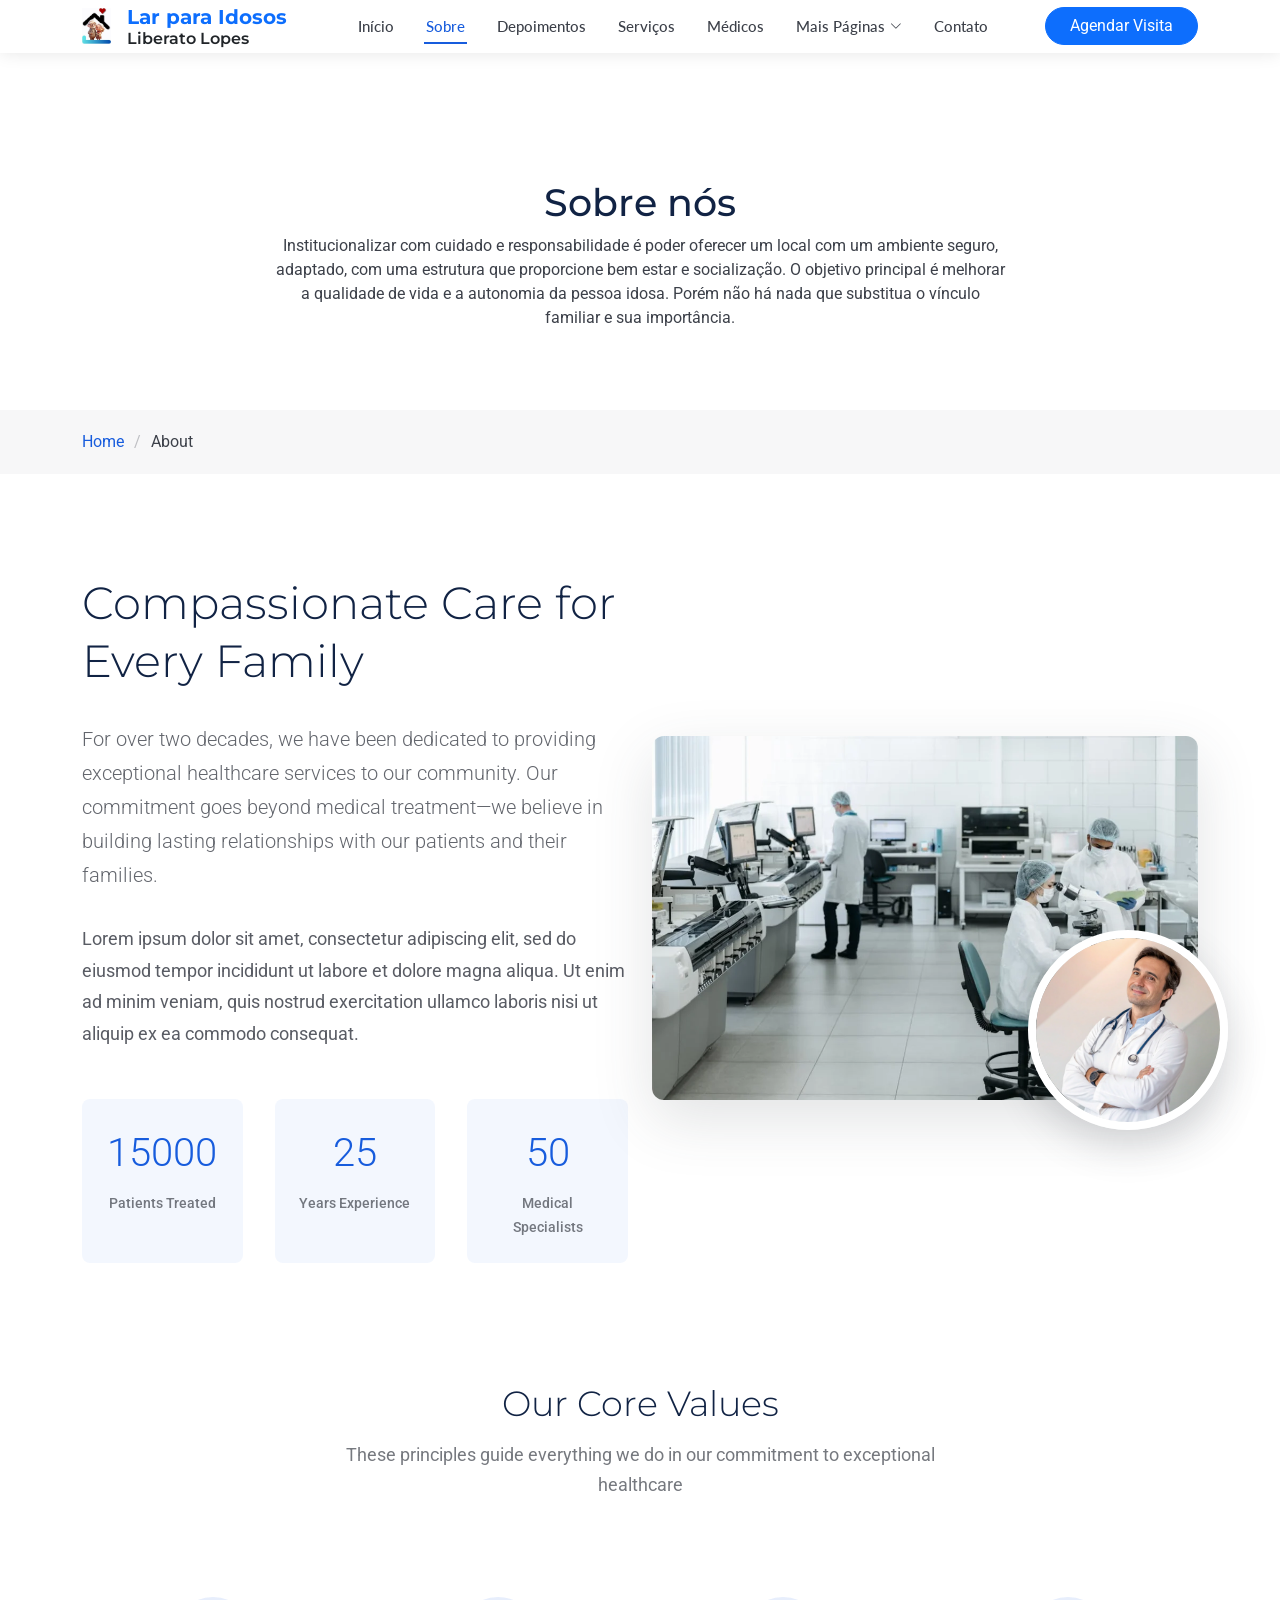
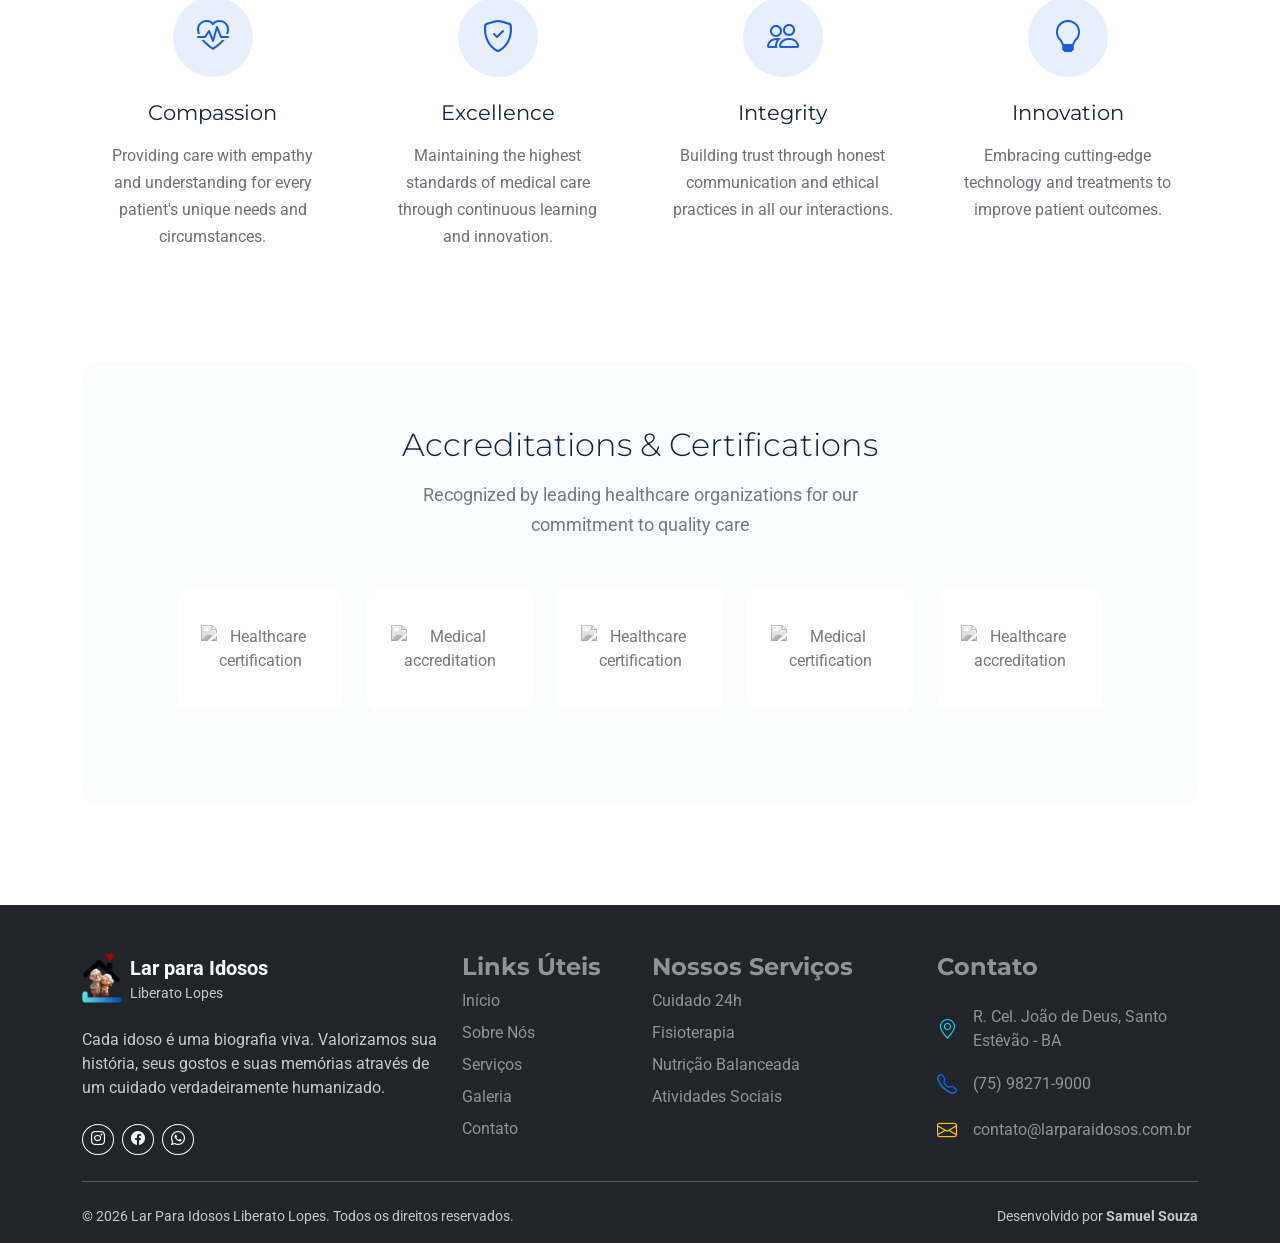
==== commit 13d34897: "versao-1.0.0 - ajuste de layout" ====
--- a/about.html
+++ b/about.html
@@ -1,16 +1,16 @@
 <!DOCTYPE html>
-<html lang="en">
+<html lang="pt-br">
 
 <head>
   <meta charset="utf-8">
   <meta content="width=device-width, initial-scale=1.0" name="viewport">
-  <title>About - Clinic Bootstrap Template</title>
-  <meta name="description" content="">
-  <meta name="keywords" content="">
+  <title>Liberato Lopes | Lar para Idosos</title>
+  <meta name="description" content="Lar para Idosos Liberato Lopes - Excelência em cuidados humanizados, ambiente seguro e acolhedor em Santo Estêvão, BA.">
+  <meta name="keywords" content="lar para idosos, casa de repouso, cuidado humanizado, santo estevão, bahia, liberato lopes">
 
   <!-- Favicons -->
   <link href="assets/img/favicon.png" rel="icon">
-  <link href="assets/img/apple-touch-icon.png" rel="apple-touch-icon">
+  <link href="assets/img/favicon.png" rel="apple-touch-icon">
 
   <!-- Fonts -->
   <link href="https://fonts.googleapis.com" rel="preconnect">
@@ -30,93 +30,45 @@
   <!-- Main CSS File -->
   <link href="assets/css/main.css" rel="stylesheet">
 
-  <!-- =======================================================
-  * Template Name: Clinic
-  * Template URL: https://bootstrapmade.com/clinic-bootstrap-template/
-  * Updated: Jul 23 2025 with Bootstrap v5.3.7
-  * Author: BootstrapMade.com
-  * License: https://bootstrapmade.com/license/
-  ======================================================== -->
 </head>
 
 <body class="about-page">
 
-  <header id="header" class="header fixed-top">
-
-    <div class="topbar d-flex align-items-center dark-background">
-      <div class="container d-flex justify-content-center justify-content-md-between">
-        <div class="contact-info d-flex align-items-center">
-          <i class="bi bi-envelope d-flex align-items-center"><a
-              href="mailto:contact@example.com">contact@example.com</a></i>
-          <i class="bi bi-phone d-flex align-items-center ms-4"><span>+1 5589 55488 55</span></i>
-        </div>
-        <div class="social-links d-none d-md-flex align-items-center">
-          <a href="#!" class="twitter"><i class="bi bi-twitter-x"></i></a>
-          <a href="#!" class="facebook"><i class="bi bi-facebook"></i></a>
-          <a href="#!" class="instagram"><i class="bi bi-instagram"></i></a>
-          <a href="#!" class="linkedin"><i class="bi bi-linkedin"></i></a>
-        </div>
-      </div>
-    </div><!-- End Top Bar -->
-
-    <div class="branding d-flex align-items-cente">
-
-      <div class="container position-relative d-flex align-items-center justify-content-between">
-        <a href="index.html" class="logo d-flex align-items-center">
-          <!-- Uncomment the line below if you also wish to use an image logo -->
-          <!-- <img src="assets/img/logo.webp" alt=""> -->
-          <h1 class="sitename">Clinic</h1>
-        </a>
-
-        <nav id="navmenu" class="navmenu">
-          <ul>
-            <li><a href="index.html">Home</a></li>
-            <li><a href="about.html" class="active">About</a></li>
-            <li><a href="departments.html">Departments</a></li>
-            <li><a href="services.html">Services</a></li>
-            <li><a href="doctors.html">Doctors</a></li>
-            <li class="dropdown"><a href="#"><span>More Pages</span> <i
-                  class="bi bi-chevron-down toggle-dropdown"></i></a>
-              <ul>
-                <li><a href="department-details.html">Department Details</a></li>
-                <li><a href="service-details.html">Service Details</a></li>
-                <li><a href="appointment.html">Appointment</a></li>
-                <li><a href="testimonials.html">Testimonials</a></li>
-                <li><a href="faq.html">Frequently Asked Questions</a></li>
-                <li><a href="gallery.html">Gallery</a></li>
-                <li><a href="terms.html">Terms</a></li>
-                <li><a href="privacy.html">Privacy</a></li>
-                <li><a href="404.html">404</a></li>
-              </ul>
-            </li>
-            <li class="dropdown"><a href="#"><span>Dropdown</span> <i
-                  class="bi bi-chevron-down toggle-dropdown"></i></a>
-              <ul>
-                <li><a href="#">Dropdown 1</a></li>
-                <li class="dropdown"><a href="#"><span>Deep Dropdown</span> <i
-                      class="bi bi-chevron-down toggle-dropdown"></i></a>
-                  <ul>
-                    <li><a href="#">Deep Dropdown 1</a></li>
-                    <li><a href="#">Deep Dropdown 2</a></li>
-                    <li><a href="#">Deep Dropdown 3</a></li>
-                    <li><a href="#">Deep Dropdown 4</a></li>
-                    <li><a href="#">Deep Dropdown 5</a></li>
-                  </ul>
-                </li>
-                <li><a href="#">Dropdown 2</a></li>
-                <li><a href="#">Dropdown 3</a></li>
-                <li><a href="#">Dropdown 4</a></li>
-              </ul>
-            </li>
-            <li><a href="contact.html">Contact</a></li>
-          </ul>
-          <i class="mobile-nav-toggle d-xl-none bi bi-list"></i>
-        </nav>
-
-      </div>
+  <header id="header" class="header fixed-top d-flex align-items-center">
+    <div class="container-fluid container-xl d-flex align-items-center justify-content-between">
+
+      <a href="index.html" class="logo d-flex align-items-center">
+        <img src="assets/img/logo.png" alt="Logo Lar para Idosos Liberato Lopes" class="img-fluid">
+        <h1 class="sitename ms-2">
+          <span class="text-primary d-block fs-5 fw-bold">Lar para Idosos</span>
+          <span class="d-block fs-6 text-dark">Liberato Lopes</span>
+        </h1>
+      </a>
+
+      <nav id="navmenu" class="navmenu">
+        <ul>
+          <li><a href="index.html">Início</a></li>
+          <li><a href="about.html" class="active">Sobre</a></li>
+          <li><a href="departments.html">Depoimentos</a></li>
+          <li><a href="services.html">Serviços</a></li>
+          <li><a href="doctors.html">Médicos</a></li>
+          <li class="dropdown"><a href="#"><span>Mais Páginas</span> <i class="bi bi-chevron-down toggle-dropdown"></i></a>
+            <ul>
+              <li><a href="department-details.html">Detalhes do Departamento</a></li>
+              <li><a href="service-details.html">Detalhes dos Serviços</a></li>
+              <li><a href="appointment.html">Agendamento</a></li>
+              <li><a href="faq.html">Perguntas Frequentes</a></li>
+              <li><a href="gallery.html">Galeria</a></li>
+            </ul>
+          </li>
+          <li><a href="/assets/pages/contact.html">Contato</a></li>
+        </ul>
+        <i class="mobile-nav-toggle d-xl-none bi bi-list"></i>
+      </nav>
+
+      <a class="btn-getstarted btn btn-primary rounded-pill px-4 d-none d-md-block" href="https://wa.me/5575982719000" target="_blank">Agendar Visita</a>
 
     </div>
-
   </header>
 
   <main class="main">
@@ -127,12 +79,10 @@
         <div class="container">
           <div class="row d-flex justify-content-center text-center">
             <div class="col-lg-8">
-              <h1 class="heading-title">About</h1>
+              <h1 class="heading-title">Sobre nós</h1>
               <p class="mb-0">
-                Odio et unde deleniti. Deserunt numquam exercitationem. Officiis quo
-                odio sint voluptas consequatur ut a odio voluptatem. Sit dolorum
-                debitis veritatis natus dolores. Quasi ratione sint. Sit quaerat
-                ipsum dolorem.
+                Institucionalizar com cuidado e responsabilidade é poder oferecer um local com um ambiente seguro, adaptado, com uma estrutura que proporcione bem estar e socialização.
+                O objetivo principal é melhorar a qualidade de vida e a autonomia da pessoa idosa. Porém não há nada que substitua o vínculo familiar e sua importância.
               </p>
             </div>
           </div>
@@ -291,135 +241,80 @@
 
   </main>
 
-  <footer id="footer" class="footer-16 footer position-relative">
-
+  <footer id="footer" class="footer bg-dark text-white pt-5 pb-3">
     <div class="container">
-
-      <div class="footer-main" data-aos="fade-up" data-aos-delay="100">
-        <div class="row align-items-start">
-
-          <div class="col-lg-5">
-            <div class="brand-section">
-              <a href="index.html" class="logo d-flex align-items-center mb-4">
-                <span class="sitename">Clinic</span>
+      <div class="row gy-4">
+        <div class="col-lg-4 col-md-6">
+          <a href="index.html" class="logo d-flex align-items-center mb-4 text-white text-decoration-none">
+            <img src="assets/img/favicon.png" alt="Logo Footer" class="img-fluid me-2" style="max-height: 50px;">
+            <div>
+              <span class="d-block fw-bold fs-5">Lar para Idosos</span>
+              <small class="d-block opacity-75">Liberato Lopes</small>
+            </div>
+          </a>
+          <p class="opacity-75 mb-4">Cada idoso é uma biografia viva. Valorizamos sua história, seus gostos e suas memórias através de um cuidado verdadeiramente humanizado.</p>
+          <div class="social-links d-flex gap-2">
+            <a href="#" class="btn btn-outline-light btn-sm rounded-circle"><i class="bi bi-instagram"></i></a>
+            <a href="#" class="btn btn-outline-light btn-sm rounded-circle"><i class="bi bi-facebook"></i></a>
+            <a href="#" class="btn btn-outline-light btn-sm rounded-circle"><i class="bi bi-whatsapp"></i></a>
+          </div>
+        </div>
+
+        <div class="col-lg-2 col-md-6">
+          <h4 class="fw-bold mb-2 text-white-50">Links Úteis</h4>
+          <ul class="list-unstyled footer-links">
+            <li class="mb-2"><a href="index.html" class="text-white-50 text-decoration-none">Início</a></li>
+            <li class="mb-2"><a href="about.html" class="text-white-50 text-decoration-none">Sobre Nós</a></li>
+            <li class="mb-2"><a href="services.html" class="text-white-50 text-decoration-none">Serviços</a></li>
+            <li class="mb-2"><a href="gallery.html" class="text-white-50 text-decoration-none">Galeria</a></li>
+            <li class="mb-2"><a href="contact.html" class="text-white-50 text-decoration-none">Contato</a></li>
+          </ul>
+        </div>
+
+        <div class="col-lg-3 col-md-6">
+          <h4 class="fw-bold mb-2 text-white-50">Nossos Serviços</h4>
+          <ul class="list-unstyled footer-links">
+            <li class="mb-2"><a href="#" class="text-white-50 text-decoration-none">Cuidado 24h</a></li>
+            <li class="mb-2"><a href="#" class="text-white-50 text-decoration-none">Fisioterapia</a></li>
+            <li class="mb-2"><a href="#" class="text-white-50 text-decoration-none">Nutrição Balanceada</a></li>
+            <li class="mb-2"><a href="#" class="text-white-50 text-decoration-none">Atividades Sociais</a></li>
+          </ul>
+        </div>
+
+        <div class="col-lg-3 col-md-6">
+          <h4 class="fw-bold mb-2 text-white-50">Contato</h4>
+          <div class="contact-info mt-4">
+            <div class="d-flex align-items-center mb-3">
+              <i class="bi bi-geo-alt text-info me-3 fs-5"></i>
+              <a href="https://maps.app.goo.gl/RTq3nf65kBAYcB2RA" class="text-white-50 text-decoration-none" target="_blank">
+                R. Cel. João de Deus, Santo Estêvão - BA
               </a>
-              <p class="brand-description">Crafting exceptional digital experiences through thoughtful design and
-                innovative solutions that elevate your brand presence.</p>
-
-              <div class="contact-info mt-5">
-                <div class="contact-item">
-                  <i class="bi bi-geo-alt"></i>
-                  <span>123 Creative Boulevard, Design District, NY 10012</span>
-                </div>
-                <div class="contact-item">
-                  <i class="bi bi-telephone"></i>
-                  <span>+1 (555) 987-6543</span>
-                </div>
-                <div class="contact-item">
-                  <i class="bi bi-envelope"></i>
-                  <span>hello@designstudio.com</span>
-                </div>
-              </div>
-            </div>
-          </div>
-
-          <div class="col-lg-7">
-            <div class="footer-nav-wrapper">
-              <div class="row">
-
-                <div class="col-6 col-lg-3">
-                  <div class="nav-column">
-                    <h6>Studio</h6>
-                    <nav class="footer-nav">
-                      <a href="#!">Our Story</a>
-                      <a href="#!">Design Process</a>
-                      <a href="#!">Portfolio</a>
-                      <a href="#!">Case Studies</a>
-                      <a href="#!">Awards</a>
-                    </nav>
-                  </div>
-                </div>
-
-                <div class="col-6 col-lg-3">
-                  <div class="nav-column">
-                    <h6>Services</h6>
-                    <nav class="footer-nav">
-                      <a href="#!">Brand Identity</a>
-                      <a href="#!">Web Design</a>
-                      <a href="#!">Mobile Apps</a>
-                      <a href="#!">Digital Strategy</a>
-                      <a href="#!">Consultation</a>
-                    </nav>
-                  </div>
-                </div>
-
-                <div class="col-6 col-lg-3">
-                  <div class="nav-column">
-                    <h6>Resources</h6>
-                    <nav class="footer-nav">
-                      <a href="#!">Design Blog</a>
-                      <a href="#!">Style Guide</a>
-                      <a href="#!">Free Assets</a>
-                      <a href="#!">Tutorials</a>
-                      <a href="#!">Inspiration</a>
-                    </nav>
-                  </div>
-                </div>
-
-                <div class="col-6 col-lg-3">
-                  <div class="nav-column">
-                    <h6>Connect</h6>
-                    <nav class="footer-nav">
-                      <a href="#!">Start Project</a>
-                      <a href="#!">Schedule Call</a>
-                      <a href="#!">Join Newsletter</a>
-                      <a href="#!">Follow Updates</a>
-                      <a href="#!">Partnership</a>
-                    </nav>
-                  </div>
-                </div>
-
-              </div>
-            </div>
-          </div>
-
+            </div>
+            <div class="d-flex align-items-center mb-3">
+              <i class="bi bi-telephone text-primary me-3 fs-5"></i>
+              <a href="tel:+5575982719000" class="text-white-50 text-decoration-none">(75) 98271-9000</a>
+            </div>
+            <div class="d-flex align-items-center">
+              <i class="bi bi-envelope text-warning me-3 fs-5"></i>
+              <a href="mailto:contato@larparaidosoliberatolopes.com.br" class="text-white-50 text-decoration-none">
+                contato@larparaidosos.com.br
+              </a>
+            </div>
+          </div>
         </div>
       </div>
 
-    </div>
-
-    <div class="footer-bottom">
-      <div class="container">
-        <div class="bottom-content" data-aos="fade-up" data-aos-delay="300">
-          <div class="row align-items-center">
-
-            <div class="col-lg-6">
-              <div class="copyright">
-                <p>© <span class="sitename">Clinic</span>. All rights reserved.</p>
-              </div>
-            </div>
-
-            <div class="col-lg-6">
-              <div class="legal-links">
-                <a href="#!">Privacy Policy</a>
-                <a href="#!">Terms of Service</a>
-                <a href="#!">Cookie Policy</a>
-                <div class="credits">
-                  <!-- All the links in the footer should remain intact. -->
-                  <!-- You can delete the links only if you've purchased the pro version. -->
-                  <!-- Licensing information: https://bootstrapmade.com/license/ -->
-                  <!-- Purchase the pro version with working PHP/AJAX contact form: [buy-url] -->
-                  Designed by <a href="https://bootstrapmade.com/">BootstrapMade</a>. Distributed by <a
-                    href="https://themewagon.com" target="_blank">ThemeWagon</a>
-                </div>
-              </div>
-            </div>
-
-          </div>
+      <hr class="my-4 opacity-25">
+
+      <div class="row align-items-center">
+        <div class="col-md-6 text-center text-md-start">
+          <p class="mb-0 small opacity-75">&copy; 2026 Lar Para Idosos Liberato Lopes. Todos os direitos reservados.</p>
+        </div>
+        <div class="col-md-6 text-center text-md-end">
+          <p class="mb-0 small opacity-75">Desenvolvido por <a href="https://www.samuelsouza.net.br/" class="text-white text-decoration-none fw-bold" target="_blank">Samuel Souza</a></p>
         </div>
       </div>
     </div>
-
   </footer>
 
   <!-- Scroll Top -->
--- a/assets/css/main.css
+++ b/assets/css/main.css
@@ -98,6 +98,10 @@
 .wa-me:hover {
   background-color: #128C7E; /* Verde escuro do WhatsApp */
   border-radius: 16px;
+}
+
+.img-footer {
+  width: 50px;
 }
 
 /* PHP Email Form Messages
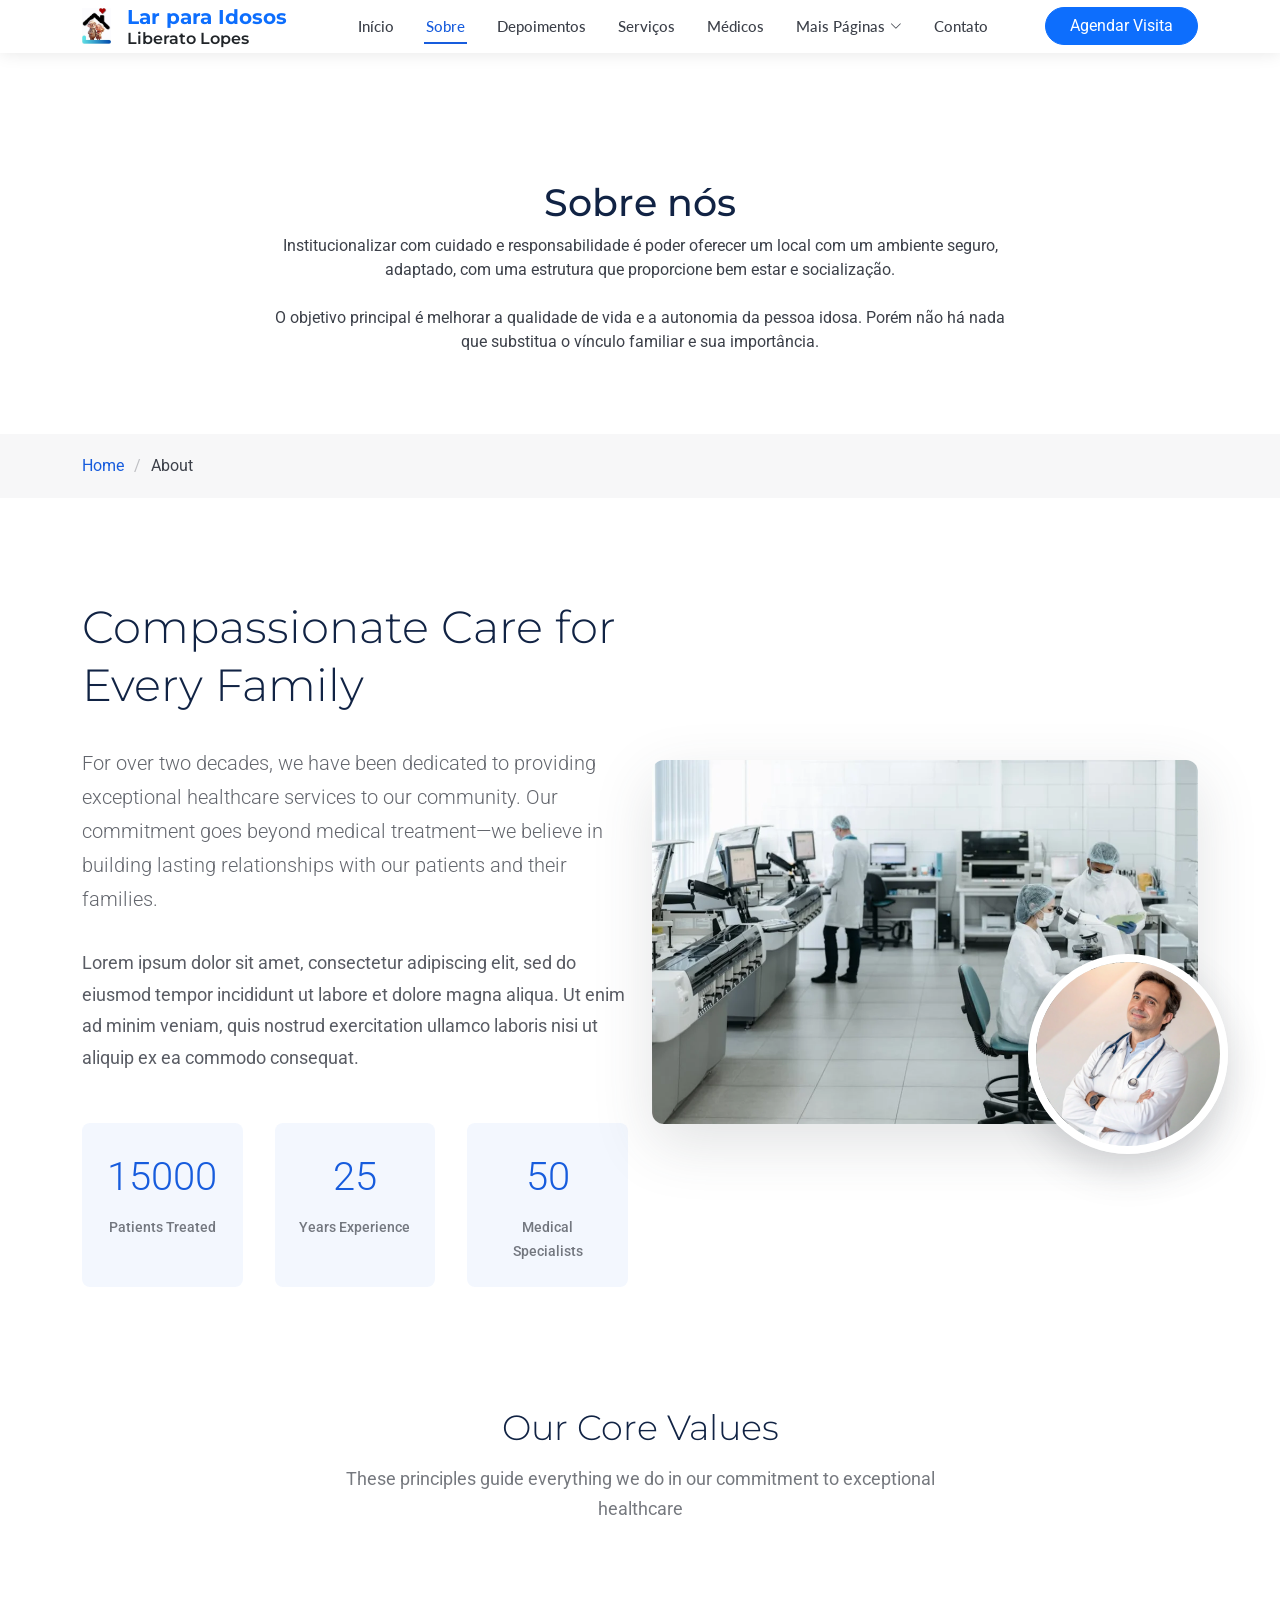
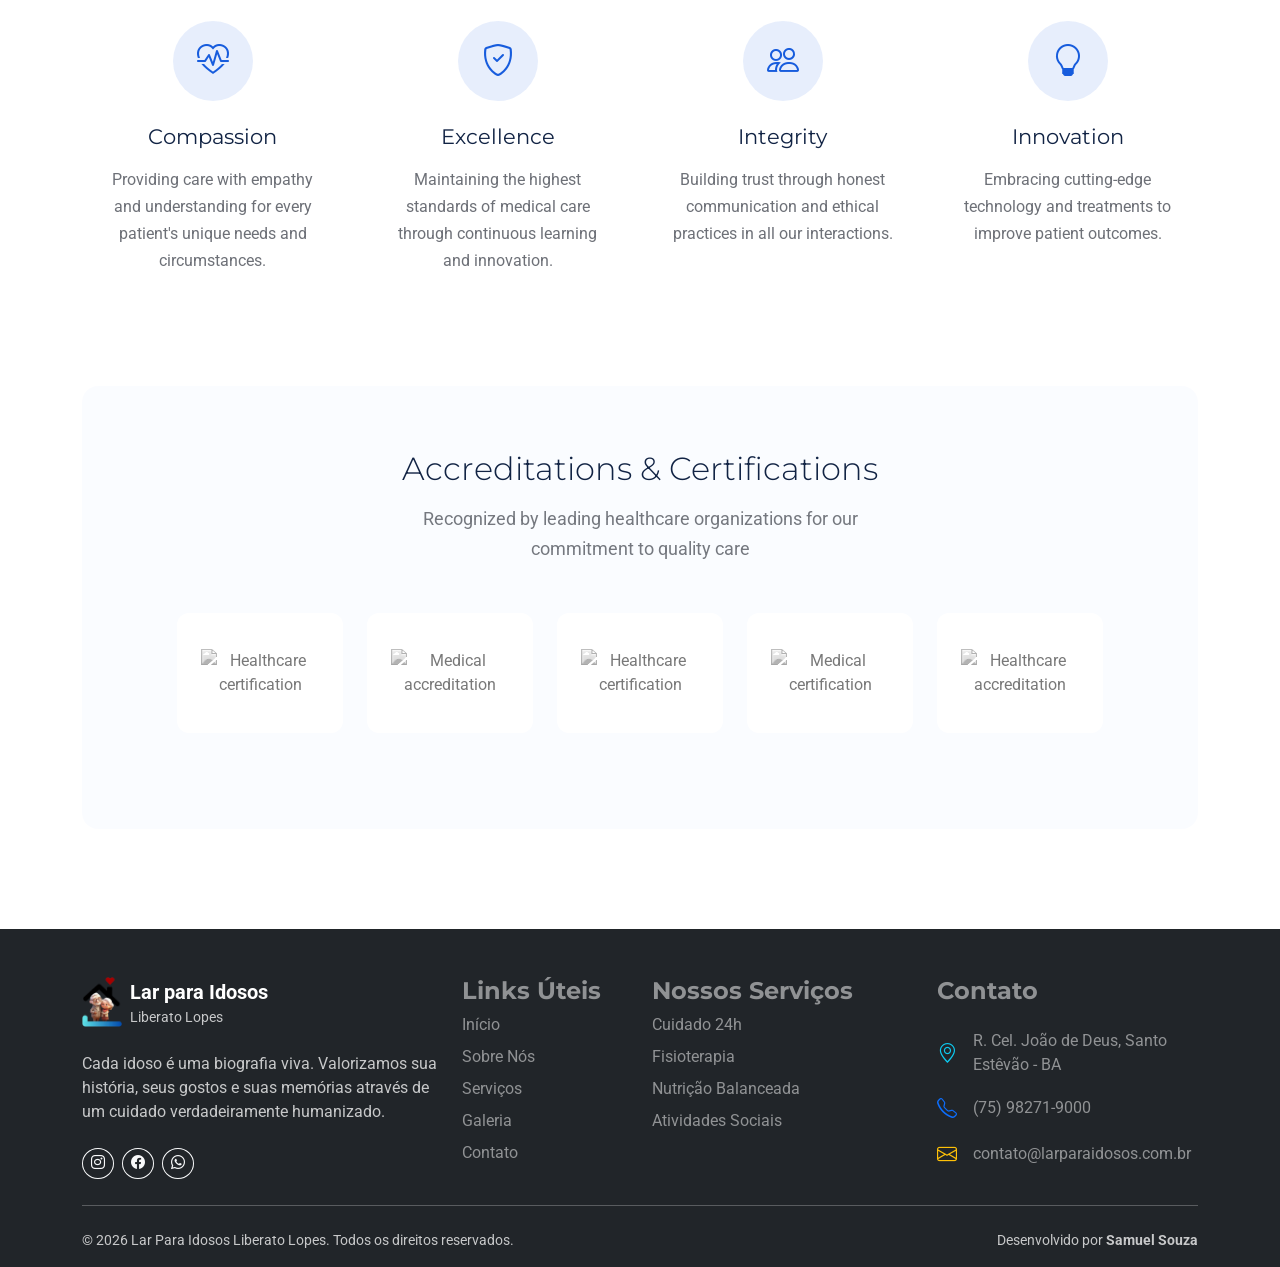
==== commit 13149579: "versao-1.0.0 - ajuste de layout-2" ====
--- a/about.html
+++ b/about.html
@@ -81,7 +81,7 @@
             <div class="col-lg-8">
               <h1 class="heading-title">Sobre nós</h1>
               <p class="mb-0">
-                Institucionalizar com cuidado e responsabilidade é poder oferecer um local com um ambiente seguro, adaptado, com uma estrutura que proporcione bem estar e socialização.
+                Institucionalizar com cuidado e responsabilidade é poder oferecer um local com um ambiente seguro, adaptado, com uma estrutura que proporcione bem estar e socialização.<br><br>
                 O objetivo principal é melhorar a qualidade de vida e a autonomia da pessoa idosa. Porém não há nada que substitua o vínculo familiar e sua importância.
               </p>
             </div>
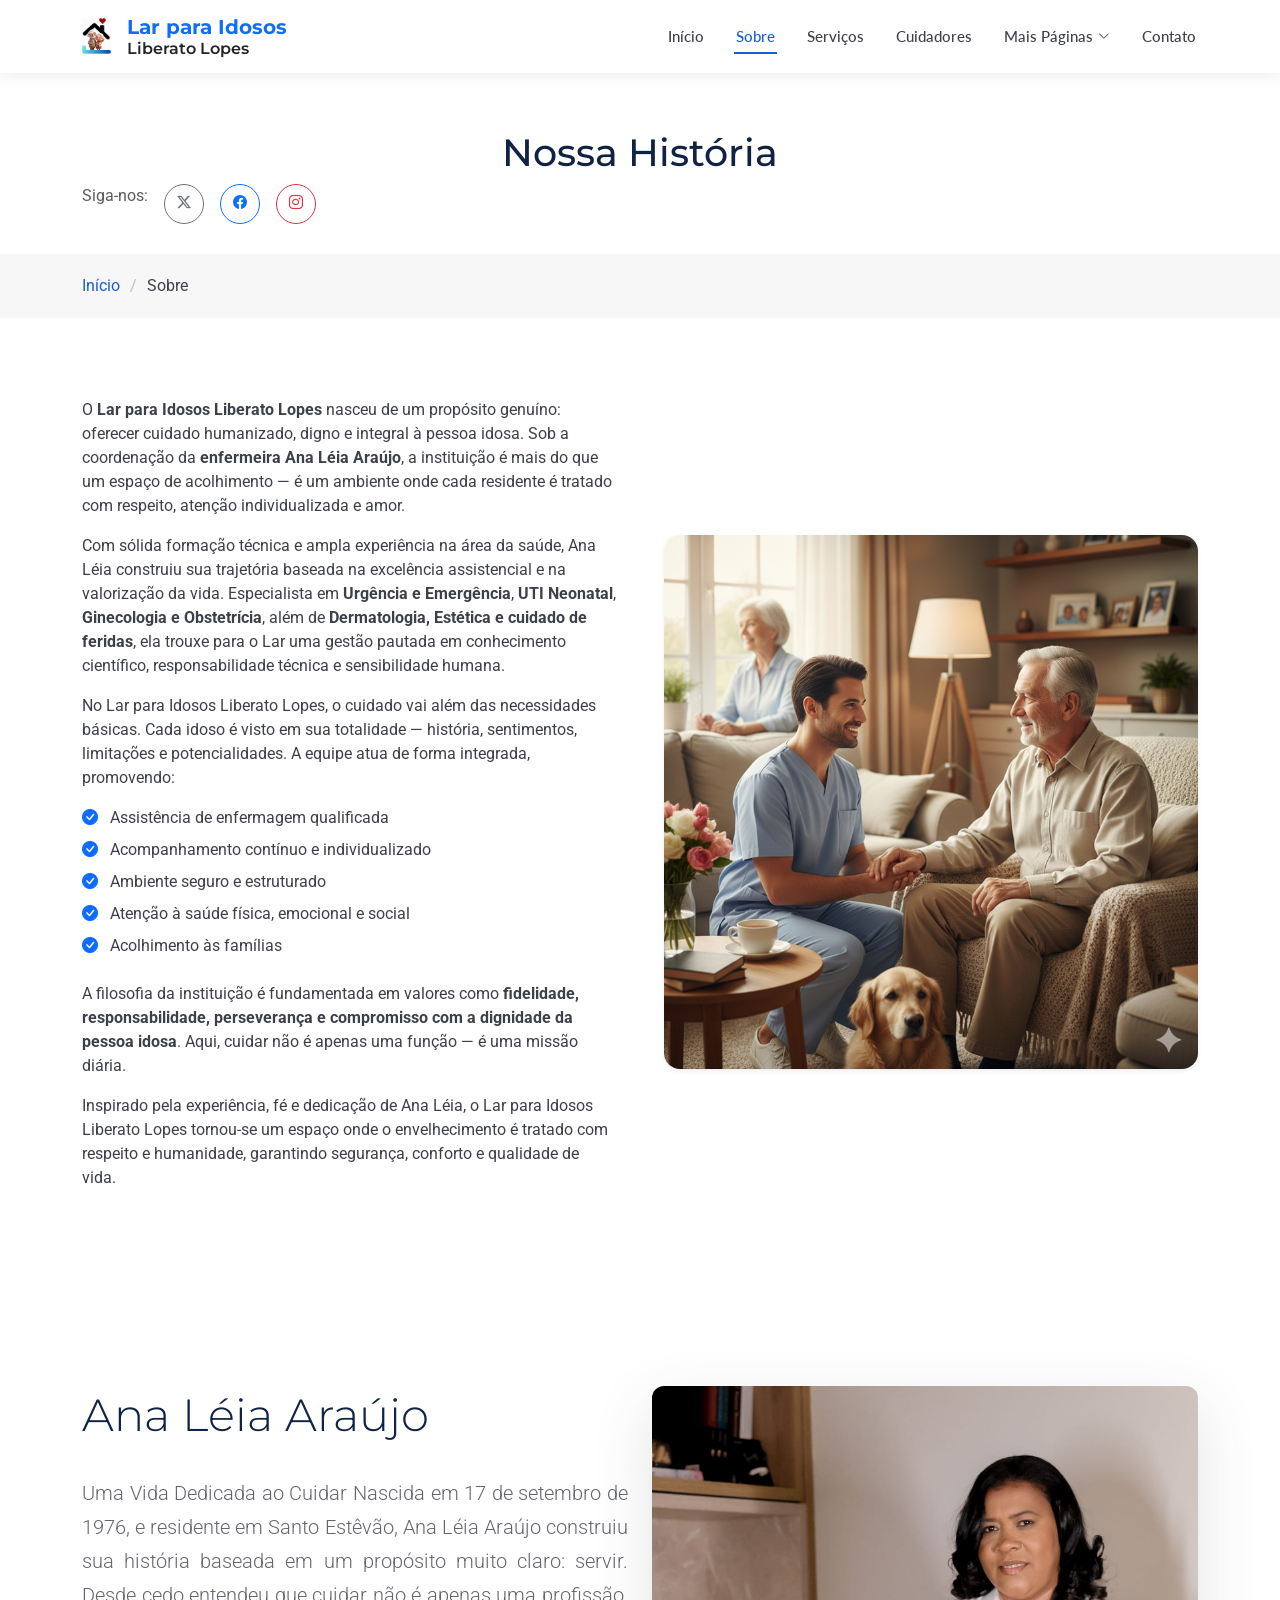
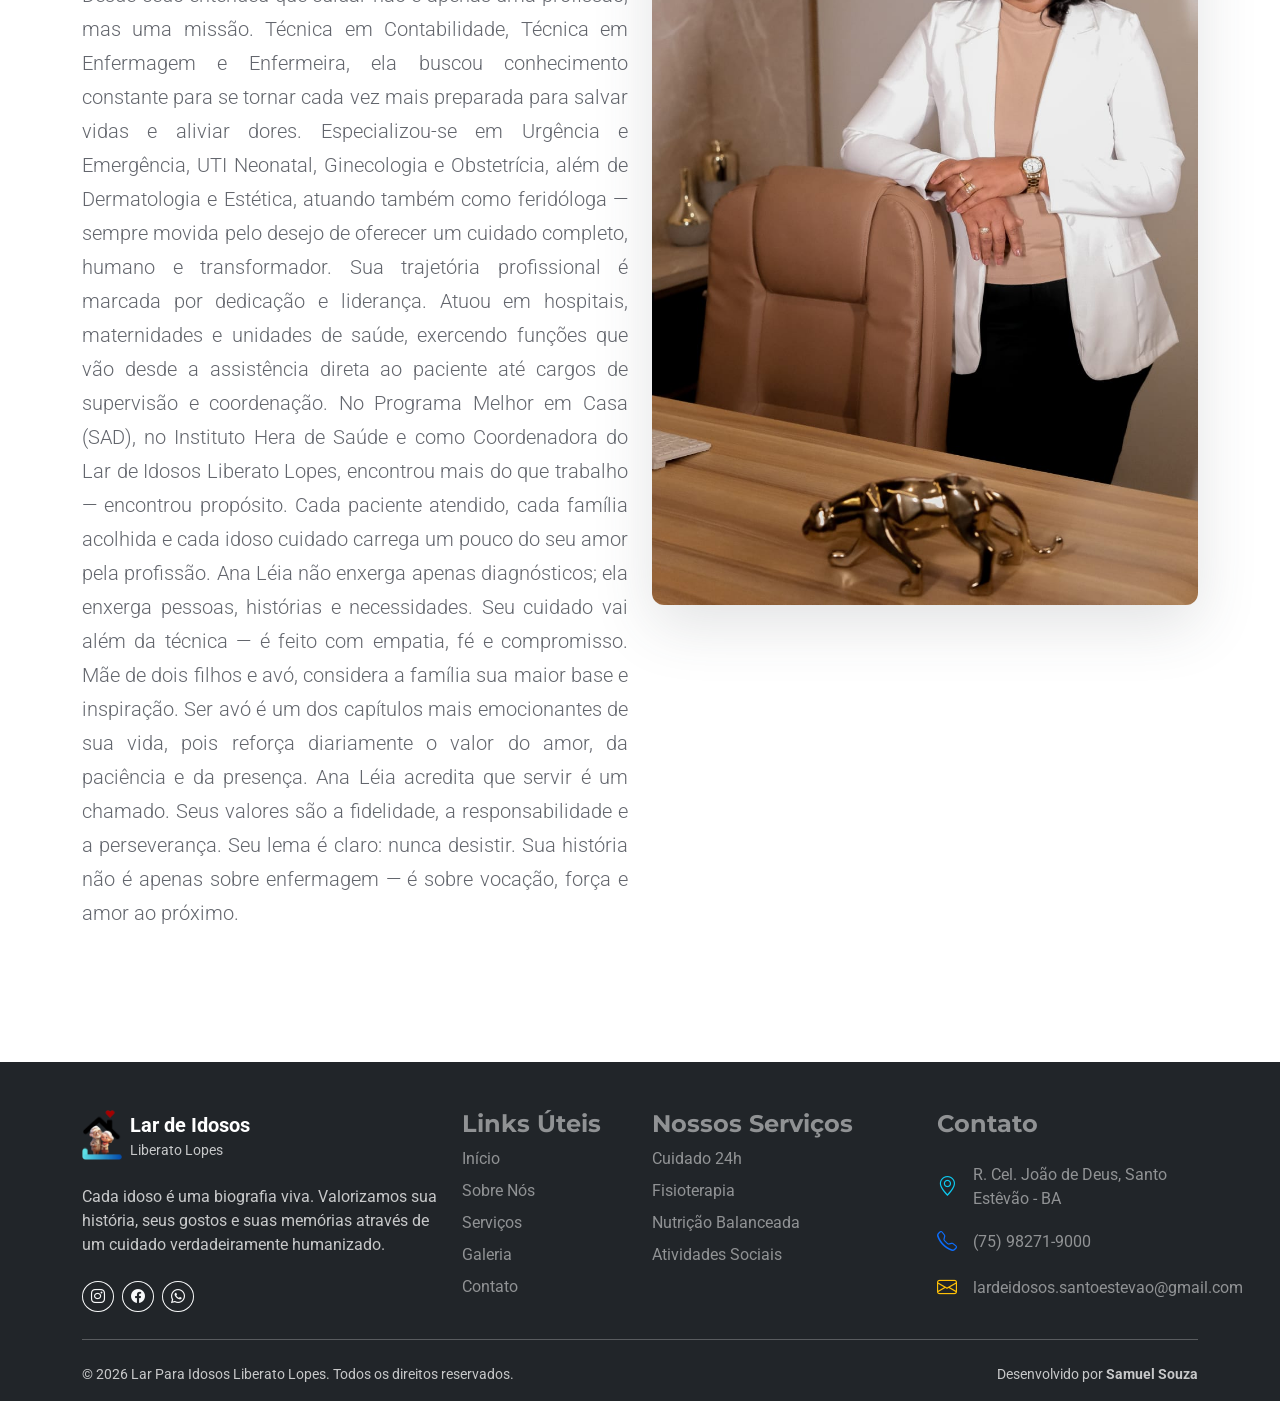
==== commit df17bbb9: "versao-1.0.0 - ajuste de layout-3" ====
--- a/about.html
+++ b/about.html
@@ -1,340 +1,492 @@
-<!DOCTYPE html>
+<!doctype html>
 <html lang="pt-br">
-
-<head>
-  <meta charset="utf-8">
-  <meta content="width=device-width, initial-scale=1.0" name="viewport">
-  <title>Liberato Lopes | Lar para Idosos</title>
-  <meta name="description" content="Lar para Idosos Liberato Lopes - Excelência em cuidados humanizados, ambiente seguro e acolhedor em Santo Estêvão, BA.">
-  <meta name="keywords" content="lar para idosos, casa de repouso, cuidado humanizado, santo estevão, bahia, liberato lopes">
-
-  <!-- Favicons -->
-  <link href="assets/img/favicon.png" rel="icon">
-  <link href="assets/img/favicon.png" rel="apple-touch-icon">
-
-  <!-- Fonts -->
-  <link href="https://fonts.googleapis.com" rel="preconnect">
-  <link href="https://fonts.gstatic.com" rel="preconnect" crossorigin>
-  <link
-    href="https://fonts.googleapis.com/css2?family=Roboto:ital,wght@0,100;0,300;0,400;0,500;0,700;0,900;1,100;1,300;1,400;1,500;1,700;1,900&family=Montserrat:ital,wght@0,100;0,200;0,300;0,400;0,500;0,600;0,700;0,800;0,900;1,100;1,200;1,300;1,400;1,500;1,600;1,700;1,800;1,900&family=Lato:ital,wght@0,100;0,300;0,400;0,700;0,900;1,100;1,300;1,400;1,700;1,900&display=swap"
-    rel="stylesheet">
-
-  <!-- Vendor CSS Files -->
-  <link href="assets/vendor/bootstrap/css/bootstrap.min.css" rel="stylesheet">
-  <link href="assets/vendor/bootstrap-icons/bootstrap-icons.css" rel="stylesheet">
-  <link href="assets/vendor/aos/aos.css" rel="stylesheet">
-  <link href="assets/vendor/glightbox/css/glightbox.min.css" rel="stylesheet">
-  <link href="assets/vendor/fontawesome-free/css/all.min.css" rel="stylesheet">
-  <link href="assets/vendor/swiper/swiper-bundle.min.css" rel="stylesheet">
-
-  <!-- Main CSS File -->
-  <link href="assets/css/main.css" rel="stylesheet">
-
-</head>
-
-<body class="about-page">
-
-  <header id="header" class="header fixed-top d-flex align-items-center">
-    <div class="container-fluid container-xl d-flex align-items-center justify-content-between">
-
-      <a href="index.html" class="logo d-flex align-items-center">
-        <img src="assets/img/logo.png" alt="Logo Lar para Idosos Liberato Lopes" class="img-fluid">
-        <h1 class="sitename ms-2">
-          <span class="text-primary d-block fs-5 fw-bold">Lar para Idosos</span>
-          <span class="d-block fs-6 text-dark">Liberato Lopes</span>
-        </h1>
-      </a>
-
-      <nav id="navmenu" class="navmenu">
-        <ul>
-          <li><a href="index.html">Início</a></li>
-          <li><a href="about.html" class="active">Sobre</a></li>
-          <li><a href="departments.html">Depoimentos</a></li>
-          <li><a href="services.html">Serviços</a></li>
-          <li><a href="doctors.html">Médicos</a></li>
-          <li class="dropdown"><a href="#"><span>Mais Páginas</span> <i class="bi bi-chevron-down toggle-dropdown"></i></a>
+  <head>
+    <meta charset="utf-8" />
+    <meta content="width=device-width, initial-scale=1.0" name="viewport" />
+    <title>Sobre - Liberato Lopes | Lar para Idosos</title>
+    <meta
+      name="description"
+      content="Lar para Idosos Liberato Lopes - Excelência em cuidados humanizados, ambiente seguro e acolhedor em Santo Estêvão, BA., Ana Léia Araújo"
+    />
+    <meta
+      name="keywords"
+      content="lar para idosos, casa de repouso, cuidado humanizado, santo estevão, bahia, liberato lopes, Ana Léia Araújo"
+    />
+
+    <!-- Favicons -->
+    <link href="assets/img/favicon.png" rel="icon" />
+    <link href="assets/img/favicon.png" rel="apple-touch-icon" />
+
+    <!-- Fonts -->
+    <link href="https://fonts.googleapis.com" rel="preconnect" />
+    <link href="https://fonts.gstatic.com" rel="preconnect" crossorigin />
+    <link
+      href="https://fonts.googleapis.com/css2?family=Roboto:ital,wght@0,100;0,300;0,400;0,500;0,700;0,900;1,100;1,300;1,400;1,500;1,700;1,900&family=Montserrat:ital,wght@0,100;0,200;0,300;0,400;0,500;0,600;0,700;0,800;0,900;1,100;1,200;1,300;1,400;1,500;1,600;1,700;1,800;1,900&family=Lato:ital,wght@0,100;0,300;0,400;0,700;0,900;1,100;1,300;1,400;1,700;1,900&display=swap"
+      rel="stylesheet"
+    />
+
+    <!-- Vendor CSS Files -->
+    <link
+      href="assets/vendor/bootstrap/css/bootstrap.min.css"
+      rel="stylesheet"
+    />
+    <link
+      href="assets/vendor/bootstrap-icons/bootstrap-icons.css"
+      rel="stylesheet"
+    />
+    <link href="assets/vendor/aos/aos.css" rel="stylesheet" />
+    <link
+      href="assets/vendor/glightbox/css/glightbox.min.css"
+      rel="stylesheet"
+    />
+    <link
+      href="assets/vendor/fontawesome-free/css/all.min.css"
+      rel="stylesheet"
+    />
+    <link href="assets/vendor/swiper/swiper-bundle.min.css" rel="stylesheet" />
+
+    <!-- Main CSS File -->
+    <link href="assets/css/main.css" rel="stylesheet" />
+  </head>
+
+  <body class="about-page">
+    <header id="header" class="header fixed-top">
+      <div class="branding d-flex align-items-cente">
+        <div
+          class="container position-relative d-flex align-items-center justify-content-between"
+        >
+          <a href="index.html" class="logo d-flex align-items-center">
+            <img
+              src="assets/img/logo.png"
+              alt="Logo Lar para Idosos Liberato Lopes"
+              class="img-fluid"
+            />
+            <h1 class="sitename ms-2">
+              <span class="text-primary d-block fs-5 fw-bold"
+                >Lar para Idosos</span
+              >
+              <span class="d-block fs-6 text-dark">Liberato Lopes</span>
+            </h1>
+          </a>
+
+          <nav id="navmenu" class="navmenu">
             <ul>
-              <li><a href="department-details.html">Detalhes do Departamento</a></li>
-              <li><a href="service-details.html">Detalhes dos Serviços</a></li>
-              <li><a href="appointment.html">Agendamento</a></li>
-              <li><a href="faq.html">Perguntas Frequentes</a></li>
-              <li><a href="gallery.html">Galeria</a></li>
+              <li><a href="index.html">Início</a></li>
+              <li><a href="about.html" class="active">Sobre</a></li>
+              <li><a href="services.html">Serviços</a></li>
+              <li><a href="doctors.html">Cuidadores</a></li>
+              <li class="dropdown">
+                <a href="#"
+                  ><span>Mais Páginas</span>
+                  <i class="bi bi-chevron-down toggle-dropdown"></i
+                ></a>
+                <ul>
+                  <li><a href="appointment.html">Agendamento</a></li>
+                  <li><a href="gallery.html">Galeria</a></li>
+                </ul>
+              </li>
+              <li><a href="contact.html">Contato</a></li>
             </ul>
-          </li>
-          <li><a href="/assets/pages/contact.html">Contato</a></li>
-        </ul>
-        <i class="mobile-nav-toggle d-xl-none bi bi-list"></i>
-      </nav>
-
-      <a class="btn-getstarted btn btn-primary rounded-pill px-4 d-none d-md-block" href="https://wa.me/5575982719000" target="_blank">Agendar Visita</a>
-
-    </div>
-  </header>
-
-  <main class="main">
-
-    <!-- Page Title -->
-    <div class="page-title">
-      <div class="heading">
-        <div class="container">
-          <div class="row d-flex justify-content-center text-center">
-            <div class="col-lg-8">
-              <h1 class="heading-title">Sobre nós</h1>
-              <p class="mb-0">
-                Institucionalizar com cuidado e responsabilidade é poder oferecer um local com um ambiente seguro, adaptado, com uma estrutura que proporcione bem estar e socialização.<br><br>
-                O objetivo principal é melhorar a qualidade de vida e a autonomia da pessoa idosa. Porém não há nada que substitua o vínculo familiar e sua importância.
+            <i class="mobile-nav-toggle d-xl-none bi bi-list"></i>
+          </nav>
+        </div>
+      </div>
+    </header>
+
+    <main class="main">
+      <!-- Page Title -->
+      <div class="page-title">
+        <div class="heading">
+          <div class="container">
+            <div class="row d-flex justify-content-center text-center">
+              <div class="col-lg-8">
+                <h1 class="heading-title">Nossa História</h1>
+                <p class="mb-0"></p>
+              </div>
+            </div>
+            <!-- Social Links -->
+            <div
+              class="d-flex align-items-start gap-3"
+              data-aos="fade-right"
+              data-aos-delay="700"
+            >
+              <span class="text-muted">Siga-nos:</span>
+              <a
+                href="#!"
+                class="btn btn-outline-secondary btn-sm rounded-circle p-2"
+                style="width: 40px; height: 40px"
+                aria-label="Twitter"
+                rel="noopener"
+              >
+                <i class="bi bi-twitter-x"></i>
+              </a>
+              <a
+                href="#!"
+                class="btn btn-outline-primary btn-sm rounded-circle p-2"
+                style="width: 40px; height: 40px"
+                aria-label="Facebook"
+                rel="noopener"
+              >
+                <i class="bi bi-facebook"></i>
+              </a>
+              <a
+                href="https://www.instagram.com/lardeidosos_sto"
+                class="btn btn-outline-danger btn-sm rounded-circle p-2"
+                style="width: 40px; height: 40px"
+                aria-label="Instagram"
+                target="_blank"
+                rel="noopener"
+              >
+                <i class="bi bi-instagram"></i>
+              </a>
+            </div>
+          </div>
+        </div>
+        <nav class="breadcrumbs">
+          <div class="container">
+            <ol>
+              <li><a href="index.html">Início</a></li>
+              <li class="current">Sobre</li>
+            </ol>
+          </div>
+        </nav>
+      </div>
+      <!-- End Page Title -->
+      <!-- Services Section -->
+      <section id="services" class="services section">
+        <div class="container" data-aos="fade-up" data-aos-delay="100">
+          <div class="row align-items-center g-5">
+            <!-- Texto -->
+            <div class="col-lg-6">
+              <p>
+                O <strong>Lar para Idosos Liberato Lopes</strong> nasceu de um
+                propósito genuíno: oferecer cuidado humanizado, digno e integral
+                à pessoa idosa. Sob a coordenação da
+                <strong>enfermeira Ana Léia Araújo</strong>, a instituição é
+                mais do que um espaço de acolhimento — é um ambiente onde cada
+                residente é tratado com respeito, atenção individualizada e
+                amor.
               </p>
-            </div>
+
+              <p>
+                Com sólida formação técnica e ampla experiência na área da
+                saúde, Ana Léia construiu sua trajetória baseada na excelência
+                assistencial e na valorização da vida. Especialista em
+                <strong>Urgência e Emergência</strong>,
+                <strong>UTI Neonatal</strong>,
+                <strong>Ginecologia e Obstetrícia</strong>, além de
+                <strong>Dermatologia, Estética e cuidado de feridas</strong>,
+                ela trouxe para o Lar uma gestão pautada em conhecimento
+                científico, responsabilidade técnica e sensibilidade humana.
+              </p>
+
+              <p>
+                No Lar para Idosos Liberato Lopes, o cuidado vai além das
+                necessidades básicas. Cada idoso é visto em sua totalidade —
+                história, sentimentos, limitações e potencialidades. A equipe
+                atua de forma integrada, promovendo:
+              </p>
+
+              <ul class="list-unstyled mt-3">
+                <li class="mb-2">
+                  <i class="bi bi-check-circle-fill text-primary me-2"></i>
+                  Assistência de enfermagem qualificada
+                </li>
+                <li class="mb-2">
+                  <i class="bi bi-check-circle-fill text-primary me-2"></i>
+                  Acompanhamento contínuo e individualizado
+                </li>
+                <li class="mb-2">
+                  <i class="bi bi-check-circle-fill text-primary me-2"></i>
+                  Ambiente seguro e estruturado
+                </li>
+                <li class="mb-2">
+                  <i class="bi bi-check-circle-fill text-primary me-2"></i>
+                  Atenção à saúde física, emocional e social
+                </li>
+                <li class="mb-2">
+                  <i class="bi bi-check-circle-fill text-primary me-2"></i>
+                  Acolhimento às famílias
+                </li>
+              </ul>
+
+              <p class="mt-4">
+                A filosofia da instituição é fundamentada em valores como
+                <strong
+                  >fidelidade, responsabilidade, perseverança e compromisso com
+                  a dignidade da pessoa idosa</strong
+                >. Aqui, cuidar não é apenas uma função — é uma missão diária.
+              </p>
+
+              <p>
+                Inspirado pela experiência, fé e dedicação de Ana Léia, o Lar
+                para Idosos Liberato Lopes tornou-se um espaço onde o
+                envelhecimento é tratado com respeito e humanidade, garantindo
+                segurança, conforto e qualidade de vida.
+              </p>
+            </div>
+
+            <!-- Imagem (opcional) -->
+            <div class="col-lg-6">
+              <img
+                src="assets/img/cuidador-de-idoso.png"
+                alt="Equipe do Lar para Idosos Liberato Lopes oferecendo cuidado humanizado"
+                class="img-fluid rounded-4 shadow-sm"
+                loading="lazy"
+              />
+            </div>
+          </div>
+        </div>
+      </section>
+
+      <!-- About Section -->
+      <section id="about" class="about section">
+        <div class="container" data-aos="fade-up" data-aos-delay="100">
+          <div class="row align-items-start">
+            <div class="col-lg-6" data-aos="fade-right" data-aos-delay="100">
+              <div class="about-content">
+                <h2>Ana Léia Araújo</h2>
+                <p class="lead">
+                  Uma Vida Dedicada ao Cuidar Nascida em 17 de setembro de 1976,
+                  e residente em Santo Estêvão, Ana Léia Araújo construiu sua
+                  história baseada em um propósito muito claro: servir. Desde
+                  cedo entendeu que cuidar não é apenas uma profissão, mas uma
+                  missão. Técnica em Contabilidade, Técnica em Enfermagem e
+                  Enfermeira, ela buscou conhecimento constante para se tornar
+                  cada vez mais preparada para salvar vidas e aliviar dores.
+                  Especializou-se em Urgência e Emergência, UTI Neonatal,
+                  Ginecologia e Obstetrícia, além de Dermatologia e Estética,
+                  atuando também como feridóloga — sempre movida pelo desejo de
+                  oferecer um cuidado completo, humano e transformador. Sua
+                  trajetória profissional é marcada por dedicação e liderança.
+                  Atuou em hospitais, maternidades e unidades de saúde,
+                  exercendo funções que vão desde a assistência direta ao
+                  paciente até cargos de supervisão e coordenação. No Programa
+                  Melhor em Casa (SAD), no Instituto Hera de Saúde e como
+                  Coordenadora do Lar de Idosos Liberato Lopes, encontrou mais
+                  do que trabalho — encontrou propósito. Cada paciente atendido,
+                  cada família acolhida e cada idoso cuidado carrega um pouco do
+                  seu amor pela profissão. Ana Léia não enxerga apenas
+                  diagnósticos; ela enxerga pessoas, histórias e necessidades.
+                  Seu cuidado vai além da técnica — é feito com empatia, fé e
+                  compromisso. Mãe de dois filhos e avó, considera a família sua
+                  maior base e inspiração. Ser avó é um dos capítulos mais
+                  emocionantes de sua vida, pois reforça diariamente o valor do
+                  amor, da paciência e da presença. Ana Léia acredita que servir
+                  é um chamado. Seus valores são a fidelidade, a
+                  responsabilidade e a perseverança. Seu lema é claro: nunca
+                  desistir. Sua história não é apenas sobre enfermagem — é sobre
+                  vocação, força e amor ao próximo.
+                </p>
+              </div>
+              <!-- End About Content -->
+            </div>
+
+            <div class="col-lg-6" data-aos="fade-left" data-aos-delay="200">
+              <div class="image-wrapper">
+                <img
+                  src="assets/img/Ana Léia Araújo.jpeg"
+                  class="img-fluid main-image"
+                  alt="Ana Léia Araújo"
+                />
+              </div>
+              <!-- End Image Wrapper -->
+            </div>
+          </div>
+        </div>
+      </section>
+      <!-- /About Section -->
+    </main>
+
+    <footer id="footer" class="footer bg-dark text-white pt-5 pb-3">
+      <div class="container">
+        <div class="row gy-4">
+          <div class="col-lg-4 col-md-6">
+            <a
+              href="index.html"
+              class="logo d-flex align-items-center mb-4 text-white text-decoration-none"
+            >
+              <img
+                src="assets/img/favicon.png"
+                alt="Logo Footer"
+                class="img-fluid me-2"
+                style="max-height: 50px"
+              />
+              <div>
+                <span class="d-block fw-bold fs-5">Lar de Idosos</span>
+                <small class="d-block opacity-75">Liberato Lopes</small>
+              </div>
+            </a>
+            <p class="opacity-75 mb-4">
+              Cada idoso é uma biografia viva. Valorizamos sua história, seus
+              gostos e suas memórias através de um cuidado verdadeiramente
+              humanizado.
+            </p>
+            <div class="social-links d-flex gap-2">
+              <a
+                href="https://www.instagram.com/lardeidosos_sto"
+                class="btn btn-outline-light btn-sm rounded-circle"
+                target="_blank"
+                ><i class="bi bi-instagram"></i
+              ></a>
+              <a
+                href="https://www.facebook.com/larparaidosoliberatolopes"
+                class="btn btn-outline-light btn-sm rounded-circle"
+                target="_blank"
+                ><i class="bi bi-facebook"></i
+              ></a>
+              <a
+                href="https://wa.me/5575982719000"
+                class="btn btn-outline-light btn-sm rounded-circle"
+                target="_blank"
+                ><i class="bi bi-whatsapp"></i
+              ></a>
+            </div>
+          </div>
+
+          <div class="col-lg-2 col-md-6">
+            <h4 class="fw-bold mb-2 text-white-50">Links Úteis</h4>
+            <ul class="list-unstyled footer-links">
+              <li class="mb-2">
+                <a href="index.html" class="text-white-50 text-decoration-none"
+                  >Início</a
+                >
+              </li>
+              <li class="mb-2">
+                <a href="about.html" class="text-white-50 text-decoration-none"
+                  >Sobre Nós</a
+                >
+              </li>
+              <li class="mb-2">
+                <a
+                  href="services.html"
+                  class="text-white-50 text-decoration-none"
+                  >Serviços</a
+                >
+              </li>
+              <li class="mb-2">
+                <a
+                  href="gallery.html"
+                  class="text-white-50 text-decoration-none"
+                  >Galeria</a
+                >
+              </li>
+              <li class="mb-2">
+                <a
+                  href="contact.html"
+                  class="text-white-50 text-decoration-none"
+                  >Contato</a
+                >
+              </li>
+            </ul>
+          </div>
+
+          <div class="col-lg-3 col-md-6">
+            <h4 class="fw-bold mb-2 text-white-50">Nossos Serviços</h4>
+            <ul class="list-unstyled footer-links">
+              <li class="mb-2">
+                <a href="#" class="text-white-50 text-decoration-none"
+                  >Cuidado 24h</a
+                >
+              </li>
+              <li class="mb-2">
+                <a href="#" class="text-white-50 text-decoration-none"
+                  >Fisioterapia</a
+                >
+              </li>
+              <li class="mb-2">
+                <a href="#" class="text-white-50 text-decoration-none"
+                  >Nutrição Balanceada</a
+                >
+              </li>
+              <li class="mb-2">
+                <a href="#" class="text-white-50 text-decoration-none"
+                  >Atividades Sociais</a
+                >
+              </li>
+            </ul>
+          </div>
+
+          <div class="col-lg-3 col-md-6">
+            <h4 class="fw-bold mb-2 text-white-50">Contato</h4>
+            <div class="contact-info mt-4">
+              <div class="d-flex align-items-center mb-3">
+                <i class="bi bi-geo-alt text-info me-3 fs-5"></i>
+                <a
+                  href="https://maps.app.goo.gl/RTq3nf65kBAYcB2RA"
+                  class="text-white-50 text-decoration-none"
+                  target="_blank"
+                >
+                  R. Cel. João de Deus, Santo Estêvão - BA
+                </a>
+              </div>
+              <div class="d-flex align-items-center mb-3">
+                <i class="bi bi-telephone text-primary me-3 fs-5"></i>
+                <a
+                  href="tel:+5575982719000"
+                  class="text-white-50 text-decoration-none"
+                  target="_blank"
+                  >(75) 98271-9000</a
+                >
+              </div>
+              <div class="d-flex align-items-center">
+                <i class="bi bi-envelope text-warning me-3 fs-5"></i>
+                <a
+                  href="mailto:lardeidosos.santoestevao@gmail.com"
+                  class="text-white-50 text-decoration-none"
+                  target="_blank"
+                >
+                  lardeidosos.santoestevao@gmail.com
+                </a>
+              </div>
+            </div>
+          </div>
+        </div>
+
+        <hr class="my-4 opacity-25" />
+
+        <div class="row align-items-center">
+          <div class="col-md-6 text-center text-md-start">
+            <p class="mb-0 small opacity-75">
+              &copy; 2026 Lar Para Idosos Liberato Lopes. Todos os direitos
+              reservados.
+            </p>
+          </div>
+          <div class="col-md-6 text-center text-md-end">
+            <p class="mb-0 small opacity-75">
+              Desenvolvido por
+              <a
+                href="https://www.samuelsouza.net.br/"
+                class="text-white text-decoration-none fw-bold"
+                target="_blank"
+                >Samuel Souza</a
+              >
+            </p>
           </div>
         </div>
       </div>
-      <nav class="breadcrumbs">
-        <div class="container">
-          <ol>
-            <li><a href="index.html">Home</a></li>
-            <li class="current">About</li>
-          </ol>
-        </div>
-      </nav>
-    </div><!-- End Page Title -->
-
-    <!-- About Section -->
-    <section id="about" class="about section">
-
-      <div class="container" data-aos="fade-up" data-aos-delay="100">
-
-        <div class="row align-items-center">
-          <div class="col-lg-6" data-aos="fade-right" data-aos-delay="100">
-            <div class="about-content">
-              <h2>Compassionate Care for Every Family</h2>
-              <p class="lead">For over two decades, we have been dedicated to providing exceptional healthcare services
-                to our community. Our commitment goes beyond medical treatment—we believe in building lasting
-                relationships with our patients and their families.</p>
-
-              <p>Lorem ipsum dolor sit amet, consectetur adipiscing elit, sed do eiusmod tempor incididunt ut labore et
-                dolore magna aliqua. Ut enim ad minim veniam, quis nostrud exercitation ullamco laboris nisi ut aliquip
-                ex ea commodo consequat.</p>
-
-              <div class="stats-grid">
-                <div class="stat-item">
-                  <span class="stat-number" data-purecounter-start="0" data-purecounter-end="15000"
-                    data-purecounter-duration="2">15000</span>
-                  <span class="stat-label">Patients Treated</span>
-                </div>
-                <div class="stat-item">
-                  <span class="stat-number" data-purecounter-start="0" data-purecounter-end="25"
-                    data-purecounter-duration="2">25</span>
-                  <span class="stat-label">Years Experience</span>
-                </div>
-                <div class="stat-item">
-                  <span class="stat-number" data-purecounter-start="0" data-purecounter-end="50"
-                    data-purecounter-duration="2">50</span>
-                  <span class="stat-label">Medical Specialists</span>
-                </div>
-              </div><!-- End Stats Grid -->
-            </div><!-- End About Content -->
-          </div>
-
-          <div class="col-lg-6" data-aos="fade-left" data-aos-delay="200">
-            <div class="image-wrapper">
-              <img src="assets/img/health/facilities-6.webp" class="img-fluid main-image" alt="Healthcare facility">
-              <div class="floating-image" data-aos="zoom-in" data-aos-delay="400">
-                <img src="assets/img/health/staff-8.webp" class="img-fluid" alt="Medical team">
-              </div>
-            </div><!-- End Image Wrapper -->
-          </div>
-        </div>
-
-        <div class="values-section" data-aos="fade-up" data-aos-delay="300">
-          <div class="row">
-            <div class="col-lg-12 text-center">
-              <h3>Our Core Values</h3>
-              <p class="section-description">These principles guide everything we do in our commitment to exceptional
-                healthcare</p>
-            </div>
-          </div>
-
-          <div class="row">
-            <div class="col-lg-3 col-md-6" data-aos="fade-up" data-aos-delay="100">
-              <div class="value-item">
-                <div class="value-icon">
-                  <i class="bi bi-heart-pulse"></i>
-                </div>
-                <h4>Compassion</h4>
-                <p>Providing care with empathy and understanding for every patient's unique needs and circumstances.</p>
-              </div>
-            </div>
-
-            <div class="col-lg-3 col-md-6" data-aos="fade-up" data-aos-delay="200">
-              <div class="value-item">
-                <div class="value-icon">
-                  <i class="bi bi-shield-check"></i>
-                </div>
-                <h4>Excellence</h4>
-                <p>Maintaining the highest standards of medical care through continuous learning and innovation.</p>
-              </div>
-            </div>
-
-            <div class="col-lg-3 col-md-6" data-aos="fade-up" data-aos-delay="300">
-              <div class="value-item">
-                <div class="value-icon">
-                  <i class="bi bi-people"></i>
-                </div>
-                <h4>Integrity</h4>
-                <p>Building trust through honest communication and ethical practices in all our interactions.</p>
-              </div>
-            </div>
-
-            <div class="col-lg-3 col-md-6" data-aos="fade-up" data-aos-delay="400">
-              <div class="value-item">
-                <div class="value-icon">
-                  <i class="bi bi-lightbulb"></i>
-                </div>
-                <h4>Innovation</h4>
-                <p>Embracing cutting-edge technology and treatments to improve patient outcomes.</p>
-              </div>
-            </div>
-          </div><!-- End Values Row -->
-        </div><!-- End Values Section -->
-
-        <div class="certifications-section" data-aos="fade-up" data-aos-delay="400">
-          <div class="row">
-            <div class="col-lg-12 text-center">
-              <h3>Accreditations &amp; Certifications</h3>
-              <p class="section-description">Recognized by leading healthcare organizations for our commitment to
-                quality care</p>
-            </div>
-          </div>
-
-          <div class="row justify-content-center">
-            <div class="col-lg-2 col-md-3 col-sm-4 col-6" data-aos="zoom-in" data-aos-delay="100">
-              <div class="certification-item">
-                <img src="assets/img/clients/clients-1.webp" class="img-fluid" alt="Healthcare certification">
-              </div>
-            </div>
-            <div class="col-lg-2 col-md-3 col-sm-4 col-6" data-aos="zoom-in" data-aos-delay="200">
-              <div class="certification-item">
-                <img src="assets/img/clients/clients-2.webp" class="img-fluid" alt="Medical accreditation">
-              </div>
-            </div>
-            <div class="col-lg-2 col-md-3 col-sm-4 col-6" data-aos="zoom-in" data-aos-delay="300">
-              <div class="certification-item">
-                <img src="assets/img/clients/clients-3.webp" class="img-fluid" alt="Healthcare certification">
-              </div>
-            </div>
-            <div class="col-lg-2 col-md-3 col-sm-4 col-6" data-aos="zoom-in" data-aos-delay="400">
-              <div class="certification-item">
-                <img src="assets/img/clients/clients-4.webp" class="img-fluid" alt="Medical certification">
-              </div>
-            </div>
-            <div class="col-lg-2 col-md-3 col-sm-4 col-6" data-aos="zoom-in" data-aos-delay="500">
-              <div class="certification-item">
-                <img src="assets/img/clients/clients-5.webp" class="img-fluid" alt="Healthcare accreditation">
-              </div>
-            </div>
-          </div><!-- End Certifications Row -->
-        </div><!-- End Certifications Section -->
-
-      </div>
-
-    </section><!-- /About Section -->
-
-  </main>
-
-  <footer id="footer" class="footer bg-dark text-white pt-5 pb-3">
-    <div class="container">
-      <div class="row gy-4">
-        <div class="col-lg-4 col-md-6">
-          <a href="index.html" class="logo d-flex align-items-center mb-4 text-white text-decoration-none">
-            <img src="assets/img/favicon.png" alt="Logo Footer" class="img-fluid me-2" style="max-height: 50px;">
-            <div>
-              <span class="d-block fw-bold fs-5">Lar para Idosos</span>
-              <small class="d-block opacity-75">Liberato Lopes</small>
-            </div>
-          </a>
-          <p class="opacity-75 mb-4">Cada idoso é uma biografia viva. Valorizamos sua história, seus gostos e suas memórias através de um cuidado verdadeiramente humanizado.</p>
-          <div class="social-links d-flex gap-2">
-            <a href="#" class="btn btn-outline-light btn-sm rounded-circle"><i class="bi bi-instagram"></i></a>
-            <a href="#" class="btn btn-outline-light btn-sm rounded-circle"><i class="bi bi-facebook"></i></a>
-            <a href="#" class="btn btn-outline-light btn-sm rounded-circle"><i class="bi bi-whatsapp"></i></a>
-          </div>
-        </div>
-
-        <div class="col-lg-2 col-md-6">
-          <h4 class="fw-bold mb-2 text-white-50">Links Úteis</h4>
-          <ul class="list-unstyled footer-links">
-            <li class="mb-2"><a href="index.html" class="text-white-50 text-decoration-none">Início</a></li>
-            <li class="mb-2"><a href="about.html" class="text-white-50 text-decoration-none">Sobre Nós</a></li>
-            <li class="mb-2"><a href="services.html" class="text-white-50 text-decoration-none">Serviços</a></li>
-            <li class="mb-2"><a href="gallery.html" class="text-white-50 text-decoration-none">Galeria</a></li>
-            <li class="mb-2"><a href="contact.html" class="text-white-50 text-decoration-none">Contato</a></li>
-          </ul>
-        </div>
-
-        <div class="col-lg-3 col-md-6">
-          <h4 class="fw-bold mb-2 text-white-50">Nossos Serviços</h4>
-          <ul class="list-unstyled footer-links">
-            <li class="mb-2"><a href="#" class="text-white-50 text-decoration-none">Cuidado 24h</a></li>
-            <li class="mb-2"><a href="#" class="text-white-50 text-decoration-none">Fisioterapia</a></li>
-            <li class="mb-2"><a href="#" class="text-white-50 text-decoration-none">Nutrição Balanceada</a></li>
-            <li class="mb-2"><a href="#" class="text-white-50 text-decoration-none">Atividades Sociais</a></li>
-          </ul>
-        </div>
-
-        <div class="col-lg-3 col-md-6">
-          <h4 class="fw-bold mb-2 text-white-50">Contato</h4>
-          <div class="contact-info mt-4">
-            <div class="d-flex align-items-center mb-3">
-              <i class="bi bi-geo-alt text-info me-3 fs-5"></i>
-              <a href="https://maps.app.goo.gl/RTq3nf65kBAYcB2RA" class="text-white-50 text-decoration-none" target="_blank">
-                R. Cel. João de Deus, Santo Estêvão - BA
-              </a>
-            </div>
-            <div class="d-flex align-items-center mb-3">
-              <i class="bi bi-telephone text-primary me-3 fs-5"></i>
-              <a href="tel:+5575982719000" class="text-white-50 text-decoration-none">(75) 98271-9000</a>
-            </div>
-            <div class="d-flex align-items-center">
-              <i class="bi bi-envelope text-warning me-3 fs-5"></i>
-              <a href="mailto:contato@larparaidosoliberatolopes.com.br" class="text-white-50 text-decoration-none">
-                contato@larparaidosos.com.br
-              </a>
-            </div>
-          </div>
-        </div>
-      </div>
-
-      <hr class="my-4 opacity-25">
-
-      <div class="row align-items-center">
-        <div class="col-md-6 text-center text-md-start">
-          <p class="mb-0 small opacity-75">&copy; 2026 Lar Para Idosos Liberato Lopes. Todos os direitos reservados.</p>
-        </div>
-        <div class="col-md-6 text-center text-md-end">
-          <p class="mb-0 small opacity-75">Desenvolvido por <a href="https://www.samuelsouza.net.br/" class="text-white text-decoration-none fw-bold" target="_blank">Samuel Souza</a></p>
-        </div>
-      </div>
-    </div>
-  </footer>
-
-  <!-- Scroll Top -->
-  <a href="#!" id="scroll-top" class="scroll-top d-flex align-items-center justify-content-center"><i
-      class="bi bi-arrow-up-short"></i></a>
-
-  <!-- Preloader -->
-  <div id="preloader"></div>
-
-  <!-- Vendor JS Files -->
-  <script src="assets/vendor/bootstrap/js/bootstrap.bundle.min.js"></script>
-  <script src="assets/vendor/php-email-form/validate.js"></script>
-  <script src="assets/vendor/aos/aos.js"></script>
-  <script src="assets/vendor/glightbox/js/glightbox.min.js"></script>
-  <script src="assets/vendor/purecounter/purecounter_vanilla.js"></script>
-  <script src="assets/vendor/swiper/swiper-bundle.min.js"></script>
-
-  <!-- Main JS File -->
-  <script src="assets/js/main.js"></script>
-
-</body>
-
-</html>+    </footer>
+
+    <!-- Scroll Top -->
+    <a
+      href="#!"
+      id="scroll-top"
+      class="scroll-top d-flex align-items-center justify-content-center"
+      ><i class="bi bi-arrow-up-short"></i
+    ></a>
+
+    <!-- Preloader -->
+    <div id="preloader"></div>
+
+    <!-- Vendor JS Files -->
+    <script src="assets/vendor/bootstrap/js/bootstrap.bundle.min.js"></script>
+    <script src="assets/vendor/php-email-form/validate.js"></script>
+    <script src="assets/vendor/aos/aos.js"></script>
+    <script src="assets/vendor/glightbox/js/glightbox.min.js"></script>
+    <script src="assets/vendor/purecounter/purecounter_vanilla.js"></script>
+    <script src="assets/vendor/swiper/swiper-bundle.min.js"></script>
+
+    <!-- Main JS File -->
+    <script src="assets/js/main.js"></script>
+  </body>
+</html>
--- a/assets/css/main.css
+++ b/assets/css/main.css
@@ -909,7 +909,7 @@
 }
 
 .page-title .heading {
-  padding: 80px 0;
+  padding: 30px 0;
 }
 
 .page-title .heading h1 {
@@ -1039,10 +1039,6 @@
   z-index: 1;
 }
 
-.hero .hero-content {
-  padding: 2rem 0;
-}
-
 .hero .hero-content .trust-badges {
   display: flex;
   gap: 1.5rem;
@@ -1442,7 +1438,7 @@
 # Home About Section
 --------------------------------------------------------------*/
 .home-about {
-  padding: 100px 0;
+  padding: 20px 0;
   background-color: var(--surface-color);
 }
 
@@ -2009,7 +2005,7 @@
 # Featured Services Section
 --------------------------------------------------------------*/
 .featured-services {
-  padding: 100px 0;
+  padding: 20px 0;
 }
 
 .featured-services .featured-service-main {
@@ -2964,6 +2960,7 @@
 }
 
 .about .about-content p.lead {
+  text-align: justify;
   font-size: 1.25rem;
   font-weight: 300;
   color: color-mix(in srgb, var(--default-color), transparent 20%);
